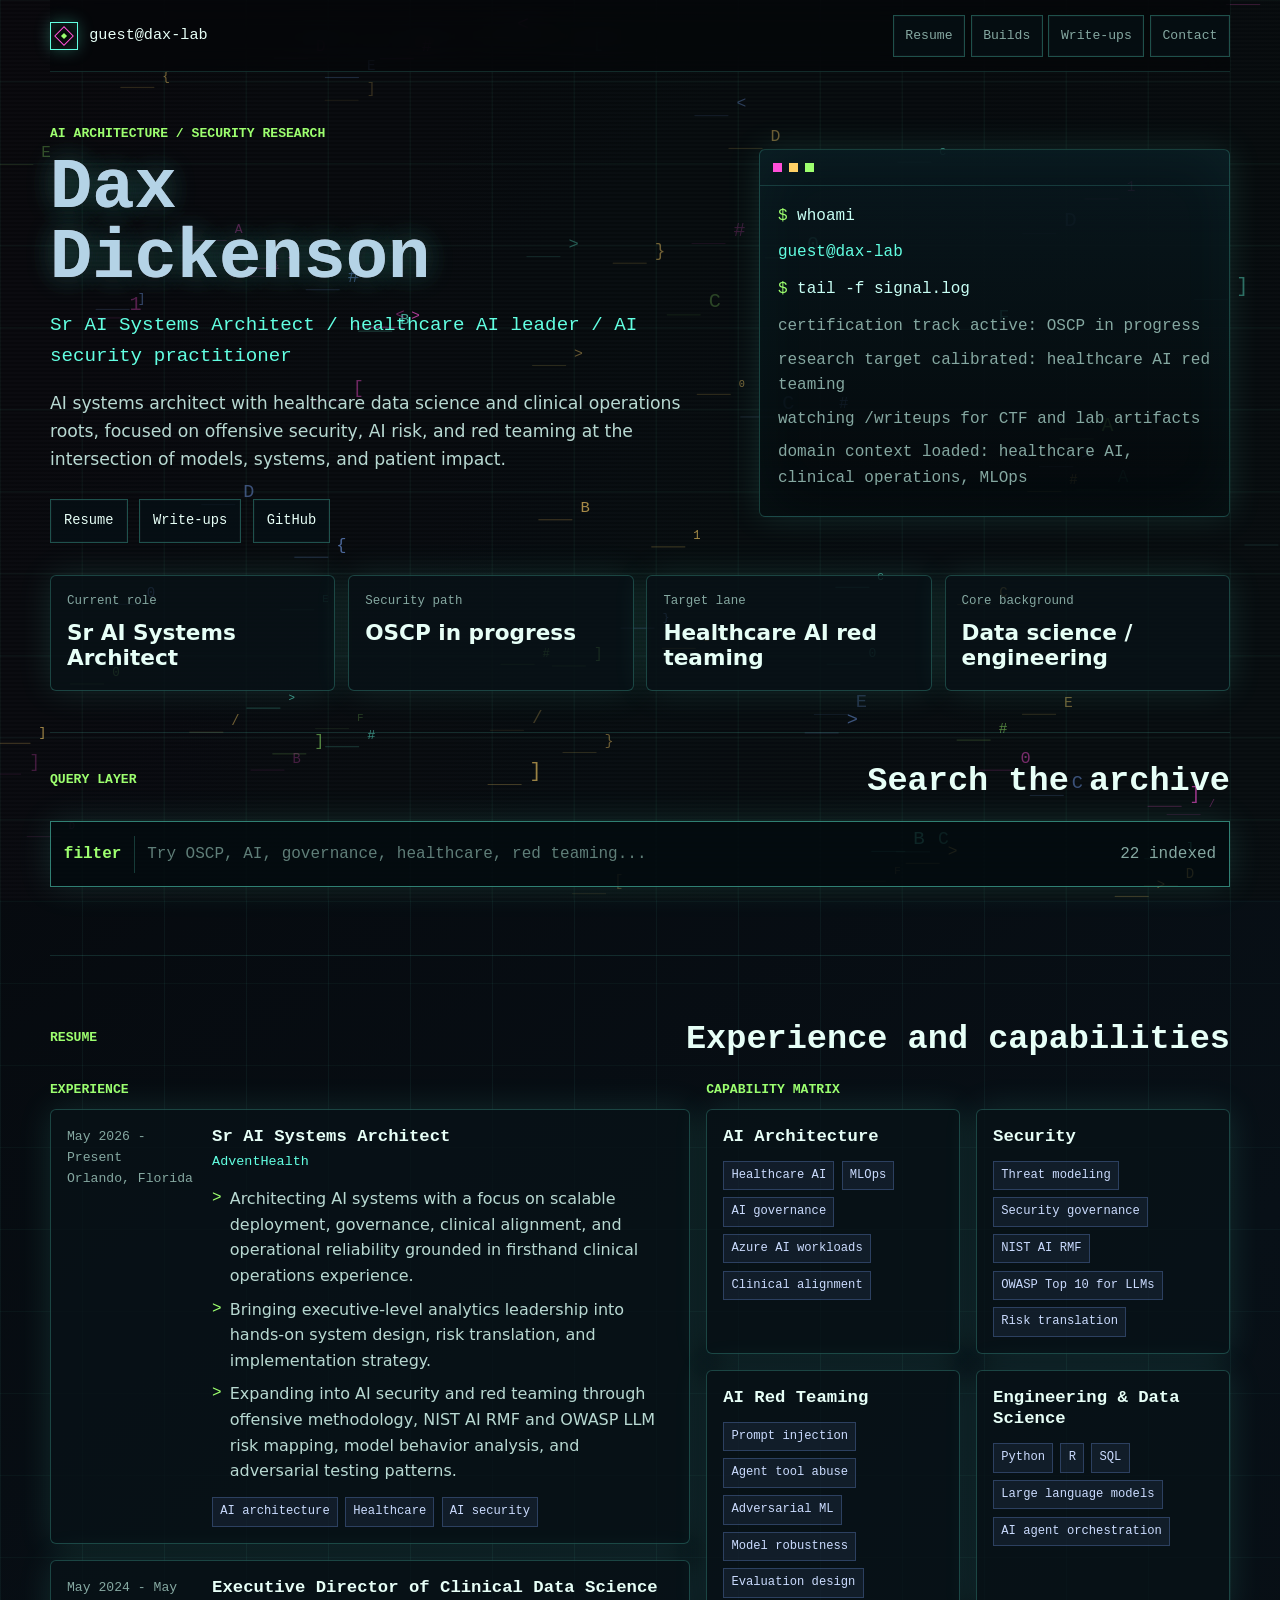
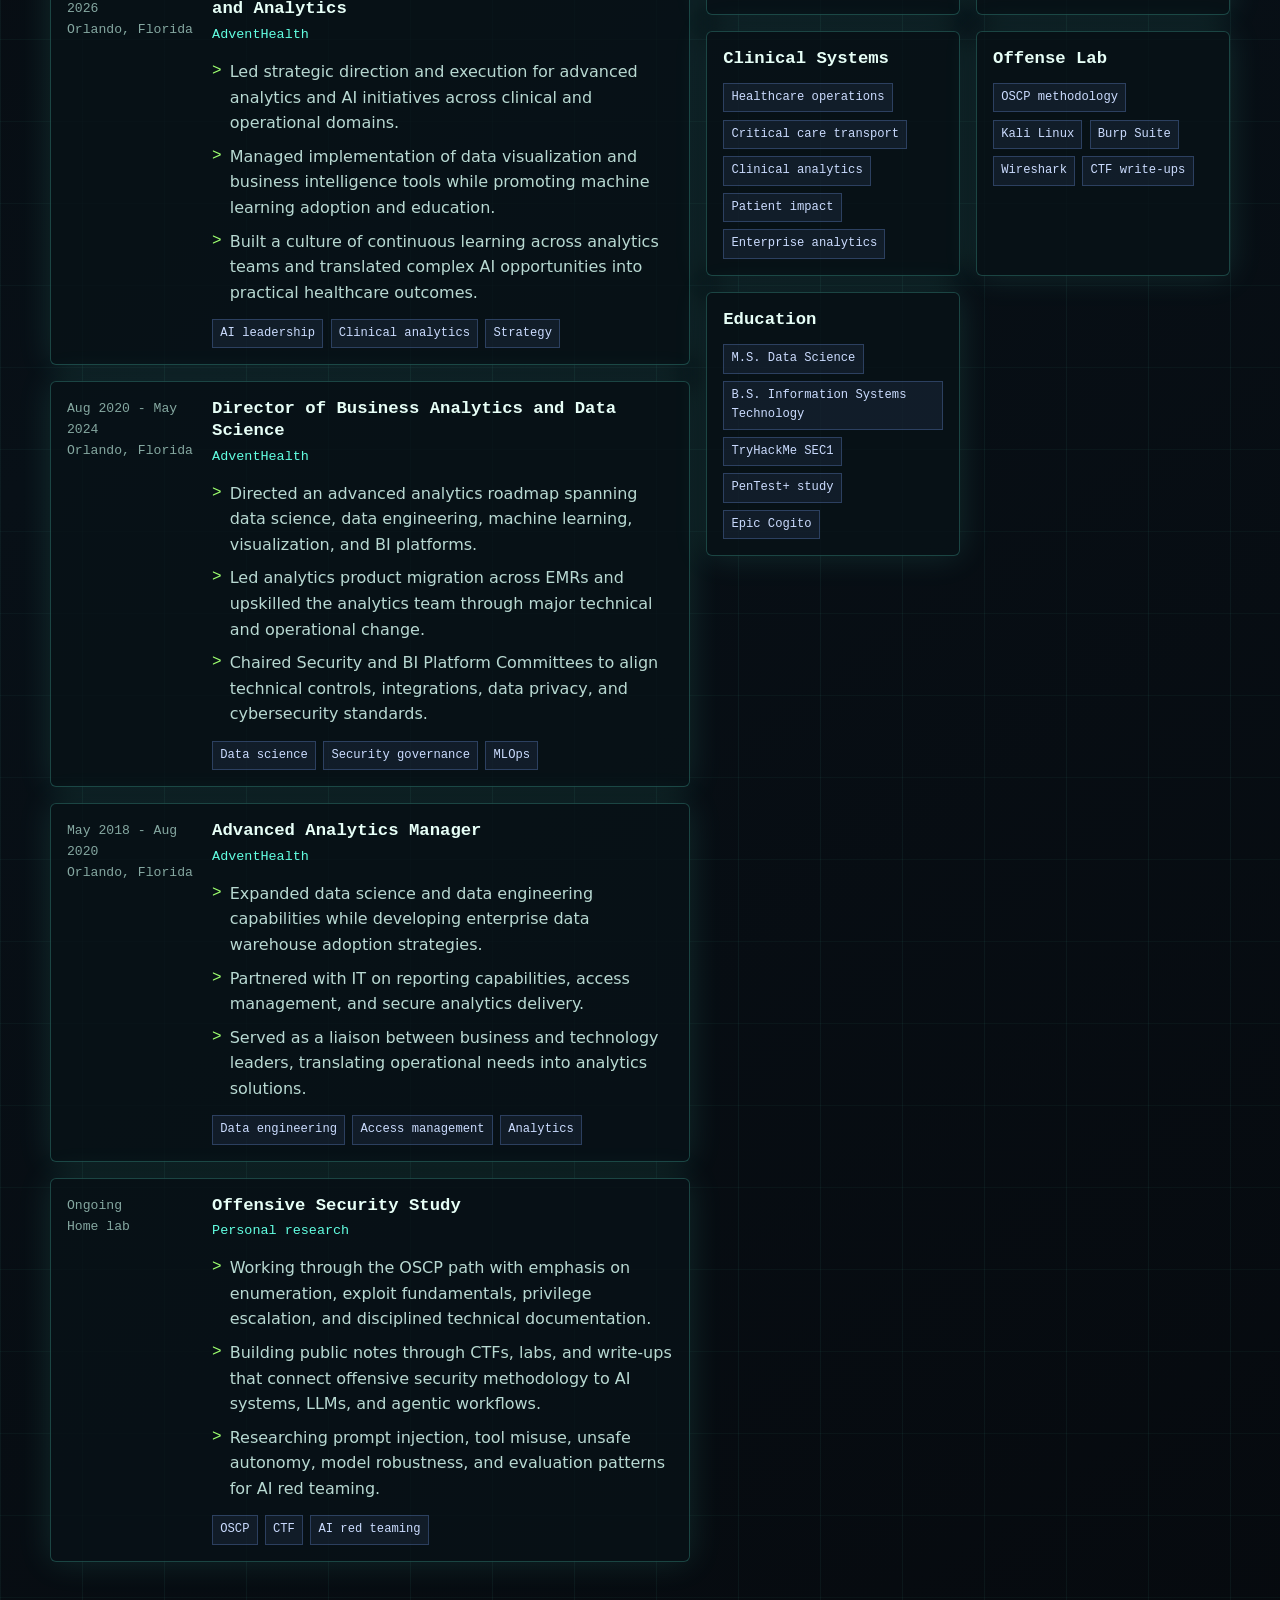
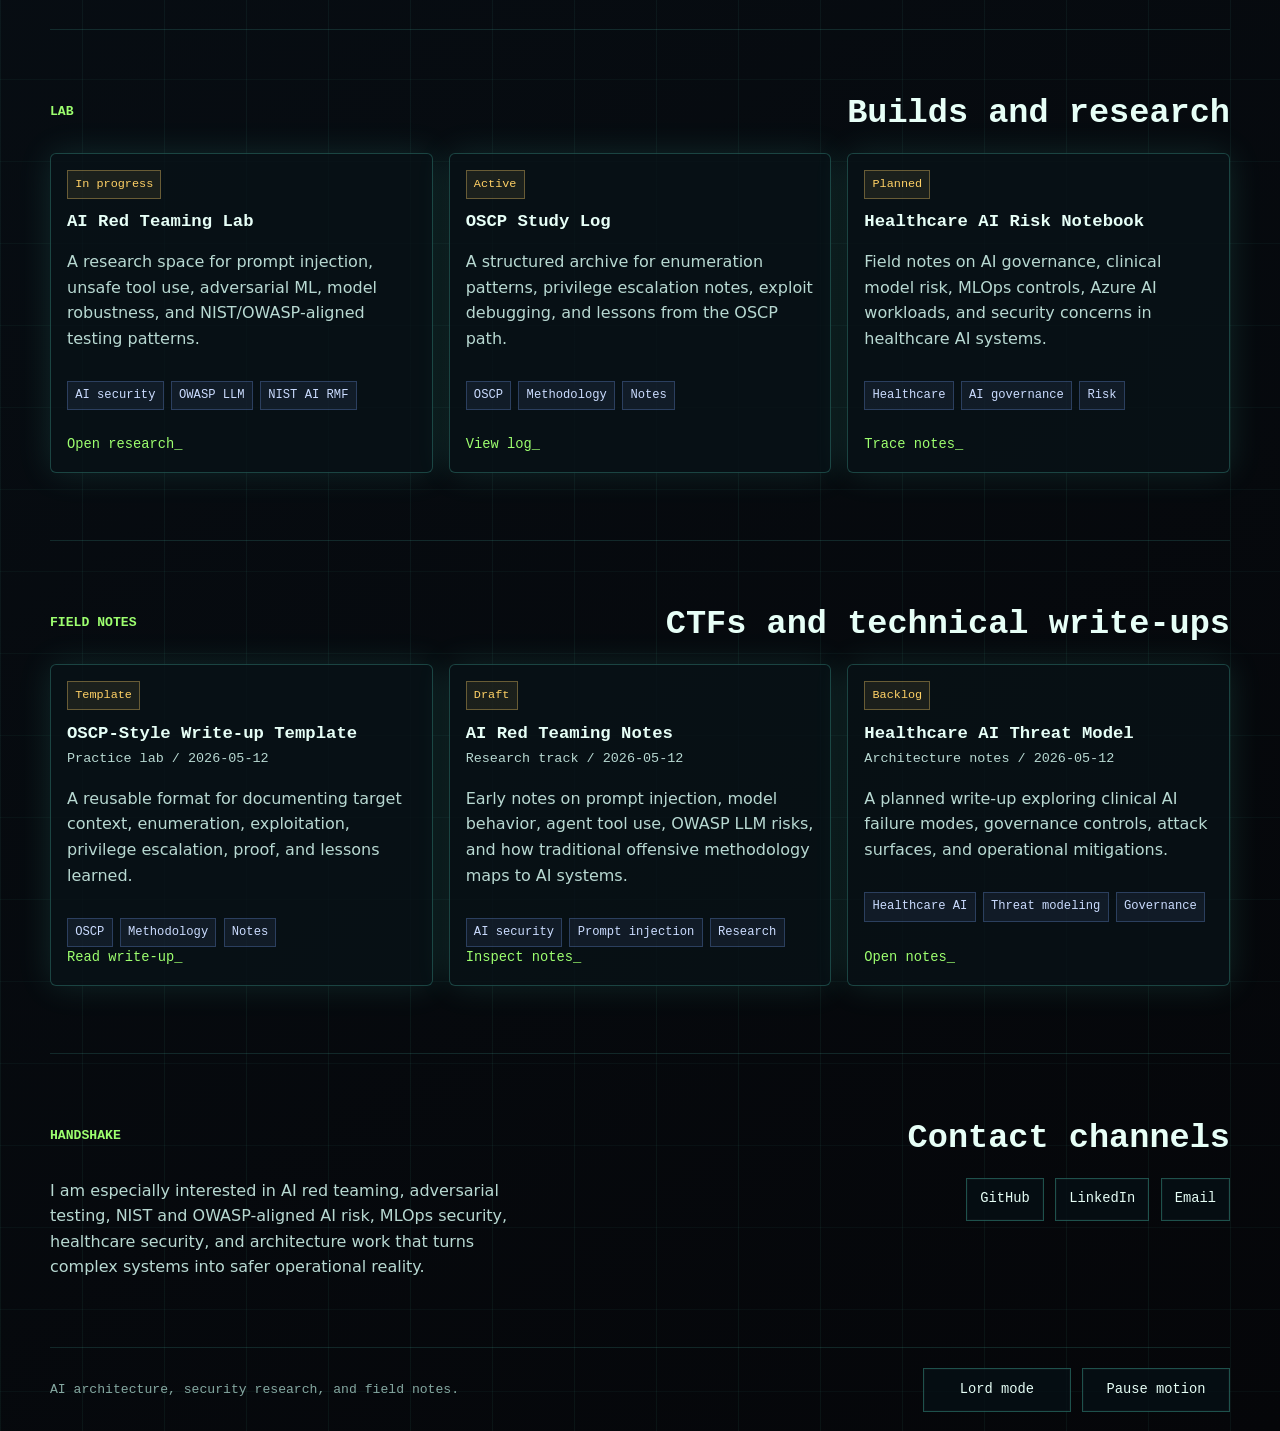
==== index.html @ 57f14edd "Add Lord and Monarch interface themes Add Lord and Monarch interface themes" ====
<!doctype html>
<html lang="en">
  <head>
    <meta charset="utf-8">
    <meta name="viewport" content="width=device-width, initial-scale=1">
    <meta
      name="description"
      content="A futuristic terminal-style portfolio for resume highlights, security builds, and CTF write-ups."
    >
    <meta name="theme-color" content="#050609">
    <title>Terminal Portfolio</title>
    <link rel="stylesheet" href="styles.css">
  </head>
  <body>
    <a class="skip-link" href="#main">Skip to content</a>
    <canvas id="signal-canvas" aria-hidden="true"></canvas>
    <div class="scanline" aria-hidden="true"></div>
    <div class="site-shell">
      <header class="topbar" aria-label="Primary">
        <a class="brand-mark" href="#home" aria-label="Home">
          <span class="brand-core" aria-hidden="true"></span>
          <span id="brand-name">operator</span>
        </a>
        <nav class="nav-links" aria-label="Sections">
          <a href="#resume">Resume</a>
          <a href="#builds">Builds</a>
          <a href="#writeups">Write-ups</a>
          <a href="#contact">Contact</a>
        </nav>
      </header>

      <main id="main">
        <section class="hero" id="home" aria-labelledby="hero-title">
          <div class="hero-grid">
            <div class="hero-copy">
              <p class="eyebrow" id="profile-kicker">Cyber portfolio</p>
              <h1 id="hero-title" class="glitch" data-text="Your Name">Your Name</h1>
              <p class="hero-role" id="profile-role">Security-focused builder</p>
              <p class="hero-summary" id="profile-summary">
                Resume highlights, security builds, and CTF field notes collected in one living terminal.
              </p>
              <div class="hero-actions" id="hero-actions" aria-label="Primary actions"></div>
            </div>

            <aside class="terminal-panel" aria-label="Live system status">
              <div class="terminal-chrome">
                <span></span>
                <span></span>
                <span></span>
              </div>
              <div class="terminal-output">
                <p><span class="prompt">$</span> whoami</p>
                <p id="terminal-whoami">security-builder</p>
                <p><span class="prompt">$</span> tail -f signal.log</p>
                <ul id="signal-log" aria-live="polite"></ul>
              </div>
            </aside>
          </div>

          <div class="signal-strip" id="signal-strip" aria-label="Profile signals"></div>
        </section>

        <section class="section-block command-section" aria-labelledby="command-title">
          <div class="section-heading">
            <p class="eyebrow">Query layer</p>
            <h2 id="command-title">Search the archive</h2>
          </div>
          <div class="command-bar" role="search">
            <label for="command-input">filter</label>
            <input
              id="command-input"
              type="search"
              autocomplete="off"
              placeholder="Try OSCP, AI, governance, healthcare, red teaming..."
            >
            <span id="query-count" aria-live="polite">0 indexed</span>
          </div>
        </section>

        <section class="section-block" id="resume" aria-labelledby="resume-title">
          <div class="section-heading">
            <p class="eyebrow">Resume</p>
            <h2 id="resume-title">Experience and capabilities</h2>
          </div>
          <div class="resume-layout">
            <div>
              <h3 class="subhead">Experience</h3>
              <div class="timeline" id="experience-list"></div>
            </div>
            <div>
              <h3 class="subhead">Capability matrix</h3>
              <div class="skill-grid" id="skill-grid"></div>
            </div>
          </div>
        </section>

        <section class="section-block" id="builds" aria-labelledby="builds-title">
          <div class="section-heading">
            <p class="eyebrow">Lab</p>
            <h2 id="builds-title">Builds and research</h2>
          </div>
          <div class="card-grid" id="project-grid"></div>
        </section>

        <section class="section-block" id="writeups" aria-labelledby="writeups-title">
          <div class="section-heading">
            <p class="eyebrow">Field notes</p>
            <h2 id="writeups-title">CTFs and technical write-ups</h2>
          </div>
          <div class="card-grid writeup-grid" id="writeup-grid"></div>
        </section>

        <section class="section-block" id="contact" aria-labelledby="contact-title">
          <div class="section-heading">
            <p class="eyebrow">Handshake</p>
            <h2 id="contact-title">Contact channels</h2>
          </div>
          <div class="contact-layout">
            <p id="contact-copy">
              Drop your preferred intro here, then wire in GitHub, LinkedIn, email, or any other signal you want public.
            </p>
            <div class="contact-links" id="contact-links"></div>
          </div>
        </section>
      </main>

      <footer class="site-footer">
        <span id="footer-line">Built for GitHub Pages.</span>
        <div class="footer-controls" aria-label="Display controls">
          <button class="ghost-control" type="button" id="theme-toggle" aria-pressed="false">Lord mode</button>
          <button class="ghost-control" type="button" id="motion-toggle" aria-pressed="false">Pause motion</button>
        </div>
      </footer>
    </div>

    <script src="content/site-data.js"></script>
    <script src="scripts/app.js"></script>
  </body>
</html>
---- styles.css ----
:root {
  color-scheme: dark;
  --bg: #050609;
  --bg-2: #071016;
  --panel: rgba(8, 19, 24, 0.78);
  --panel-strong: rgba(9, 28, 34, 0.94);
  --text: #e7fff7;
  --muted: #85a8a1;
  --cyan: #62ffe2;
  --green: #9dff6f;
  --pink: #ff4fd8;
  --amber: #ffd166;
  --blue: #7aa8ff;
  --line: rgba(98, 255, 226, 0.22);
  --line-strong: rgba(98, 255, 226, 0.48);
  --shadow: 0 0 34px rgba(98, 255, 226, 0.12);
  --page-background:
    linear-gradient(90deg, rgba(98, 255, 226, 0.05) 1px, transparent 1px),
    linear-gradient(0deg, rgba(98, 255, 226, 0.035) 1px, transparent 1px),
    linear-gradient(145deg, #050609 0%, #081017 38%, #050609 100%);
  --scanline-background:
    linear-gradient(180deg, rgba(255, 255, 255, 0.03) 50%, rgba(0, 0, 0, 0.08) 50%),
    linear-gradient(90deg, rgba(255, 79, 216, 0.04), rgba(98, 255, 226, 0.04), rgba(157, 255, 111, 0.025));
  --control-bg: rgba(6, 17, 22, 0.76);
  --control-border: rgba(98, 255, 226, 0.28);
  --grid-glow: rgba(98, 255, 226, 0.16);
  --canvas-wash: rgba(5, 6, 9, 0.52);
  --font-ui: "Inter", "Segoe UI", system-ui, sans-serif;
  --font-mono: "Cascadia Code", "SFMono-Regular", Consolas, "Liberation Mono", monospace;
}

* {
  box-sizing: border-box;
  letter-spacing: 0;
}

html {
  scroll-behavior: smooth;
}

body {
  min-width: 320px;
  margin: 0;
  background: var(--page-background);
  background-size: 82px 82px, 82px 82px, auto;
  color: var(--text);
  font-family: var(--font-ui);
  font-size: 16px;
  line-height: 1.6;
  overflow-x: hidden;
}


body.theme-lord {
  --bg: #070304;
  --bg-2: #170607;
  --panel: rgba(24, 5, 7, 0.8);
  --panel-strong: rgba(38, 6, 8, 0.95);
  --text: #fff0e8;
  --muted: #c79284;
  --cyan: #ff2a2a;
  --green: #ffb000;
  --pink: #ff003c;
  --amber: #ff6b00;
  --blue: #ff4b4b;
  --line: rgba(255, 42, 42, 0.28);
  --line-strong: rgba(255, 42, 42, 0.58);
  --shadow: 0 0 36px rgba(255, 0, 40, 0.16);
  --page-background:
    linear-gradient(90deg, rgba(255, 42, 42, 0.055) 1px, transparent 1px),
    linear-gradient(0deg, rgba(255, 176, 0, 0.032) 1px, transparent 1px),
    linear-gradient(145deg, #070304 0%, #160608 44%, #050102 100%);
  --scanline-background:
    linear-gradient(180deg, rgba(255, 255, 255, 0.028) 50%, rgba(0, 0, 0, 0.11) 50%),
    linear-gradient(90deg, rgba(255, 0, 60, 0.08), rgba(255, 42, 42, 0.055), rgba(255, 176, 0, 0.035));
  --control-bg: rgba(20, 4, 6, 0.82);
  --control-border: rgba(255, 42, 42, 0.38);
  --grid-glow: rgba(255, 0, 40, 0.2);
  --canvas-wash: rgba(7, 3, 4, 0.55);
}

body.theme-lord .topbar {
  background: rgba(7, 3, 4, 0.78);
  border-bottom-color: rgba(255, 42, 42, 0.2);
}

body.theme-lord .terminal-panel,
body.theme-lord .signal-card,
body.theme-lord .experience-card,
body.theme-lord .skill-card,
body.theme-lord .project-card,
body.theme-lord .writeup-card {
  background: linear-gradient(180deg, rgba(31, 5, 7, 0.86), rgba(8, 2, 3, 0.82));
}

body.theme-lord .terminal-panel {
  box-shadow: 0 0 38px rgba(255, 0, 40, 0.18), inset 0 0 70px rgba(255, 42, 42, 0.06);
}

body.theme-lord .command-bar {
  background: rgba(12, 2, 3, 0.86);
}

body.theme-lord .skill-card li,
body.theme-lord .tag-list li {
  border-color: rgba(255, 75, 75, 0.32);
  background: rgba(255, 42, 42, 0.09);
  color: #ffd0c8;
}

body.theme-lord .status-pill {
  border-color: rgba(255, 176, 0, 0.42);
  background: rgba(255, 176, 0, 0.1);
}

body.theme-lord::before,
body.theme-monarch::before {
  content: "";
  pointer-events: none;
  position: fixed;
  inset: 0;
  z-index: -2;
}

body.theme-lord::before {
  background:
    linear-gradient(135deg, transparent 0 47%, rgba(255, 42, 42, 0.1) 47% 48%, transparent 48%),
    linear-gradient(45deg, transparent 0 54%, rgba(255, 176, 0, 0.07) 54% 55%, transparent 55%);
  background-size: 220px 220px, 260px 260px;
  opacity: 0.55;
}

body.theme-lord .brand-core,
body.theme-lord .terminal-panel,
body.theme-lord .signal-card,
body.theme-lord .experience-card,
body.theme-lord .skill-card,
body.theme-lord .project-card,
body.theme-lord .writeup-card,
body.theme-lord .command-bar,
body.theme-lord .ghost-control,
body.theme-lord .nav-links a,
body.theme-lord .hero-actions a,
body.theme-lord .contact-links a {
  border-radius: 0;
  clip-path: polygon(0 0, calc(100% - 10px) 0, 100% 10px, 100% 100%, 10px 100%, 0 calc(100% - 10px));
}

body.theme-lord .terminal-output::before {
  content: "HUNTER-KILL VECTOR";
  display: block;
  margin-bottom: 0.9rem;
  color: var(--amber);
  font-family: var(--font-mono);
  font-size: 0.76rem;
  font-weight: 800;
}

body.theme-monarch {
  --bg: #050611;
  --bg-2: #0b1028;
  --panel: rgba(9, 13, 35, 0.82);
  --panel-strong: rgba(14, 19, 48, 0.95);
  --text: #f2f5ff;
  --muted: #9ba8d8;
  --cyan: #77d7ff;
  --green: #b38cff;
  --pink: #7d5cff;
  --amber: #d7f2ff;
  --blue: #3d7cff;
  --line: rgba(119, 215, 255, 0.3);
  --line-strong: rgba(179, 140, 255, 0.62);
  --shadow: 0 0 42px rgba(125, 92, 255, 0.2);
  --page-background:
    linear-gradient(90deg, rgba(119, 215, 255, 0.045) 1px, transparent 1px),
    linear-gradient(0deg, rgba(179, 140, 255, 0.038) 1px, transparent 1px),
    linear-gradient(145deg, #03040c 0%, #090e28 42%, #03040c 100%);
  --scanline-background:
    linear-gradient(180deg, rgba(255, 255, 255, 0.026) 50%, rgba(0, 0, 0, 0.08) 50%),
    linear-gradient(90deg, rgba(119, 215, 255, 0.055), rgba(125, 92, 255, 0.075), rgba(215, 242, 255, 0.025));
  --control-bg: rgba(8, 11, 29, 0.84);
  --control-border: rgba(179, 140, 255, 0.45);
  --grid-glow: rgba(119, 215, 255, 0.18);
  --canvas-wash: rgba(5, 6, 17, 0.58);
}

body.theme-monarch::before {
  background:
    linear-gradient(135deg, transparent 0 35%, rgba(119, 215, 255, 0.07) 35% 36%, transparent 36% 64%, rgba(179, 140, 255, 0.075) 64% 65%, transparent 65%),
    repeating-linear-gradient(90deg, transparent 0 68px, rgba(119, 215, 255, 0.035) 68px 69px, transparent 69px 136px);
  background-size: 180px 180px, 272px 100%;
  opacity: 0.78;
}

body.theme-monarch .topbar {
  background: rgba(3, 4, 12, 0.8);
  border-bottom-color: rgba(179, 140, 255, 0.28);
}

body.theme-monarch .terminal-panel,
body.theme-monarch .signal-card,
body.theme-monarch .experience-card,
body.theme-monarch .skill-card,
body.theme-monarch .project-card,
body.theme-monarch .writeup-card,
body.theme-monarch .command-bar {
  border-image: linear-gradient(135deg, rgba(119, 215, 255, 0.9), rgba(125, 92, 255, 0.75), rgba(215, 242, 255, 0.65)) 1;
  background:
    linear-gradient(180deg, rgba(12, 17, 45, 0.88), rgba(4, 6, 18, 0.84)),
    linear-gradient(135deg, rgba(119, 215, 255, 0.08), transparent 38%, rgba(125, 92, 255, 0.08));
  box-shadow: var(--shadow), inset 0 0 42px rgba(119, 215, 255, 0.055);
}

body.theme-monarch .terminal-panel::after,
body.theme-monarch .signal-card::after,
body.theme-monarch .experience-card::after,
body.theme-monarch .skill-card::after,
body.theme-monarch .project-card::after,
body.theme-monarch .writeup-card::after {
  content: "";
  position: absolute;
  inset: 8px;
  pointer-events: none;
  border: 1px solid rgba(215, 242, 255, 0.12);
  clip-path: polygon(0 0, 34px 0, 34px 1px, 1px 1px, 1px 34px, 0 34px, 0 0, 100% 0, 100% 34px, calc(100% - 1px) 34px, calc(100% - 1px) 1px, calc(100% - 34px) 1px, calc(100% - 34px) 0, 100% 0, 100% 100%, calc(100% - 34px) 100%, calc(100% - 34px) calc(100% - 1px), calc(100% - 1px) calc(100% - 1px), calc(100% - 1px) calc(100% - 34px), 100% calc(100% - 34px), 100% 100%, 0 100%, 0 calc(100% - 34px), 1px calc(100% - 34px), 1px calc(100% - 1px), 34px calc(100% - 1px), 34px 100%, 0 100%);
}

body.theme-monarch .terminal-output::before {
  content: "SYSTEM WINDOW // STATUS: AWAKENED";
  display: block;
  margin-bottom: 0.9rem;
  color: var(--amber);
  font-family: var(--font-mono);
  font-size: 0.76rem;
  font-weight: 800;
}

body.theme-monarch .glitch {
  text-shadow: 0 0 18px rgba(119, 215, 255, 0.36), 0 0 36px rgba(125, 92, 255, 0.22);
}

body.theme-monarch .status-pill,
body.theme-monarch .skill-card li,
body.theme-monarch .tag-list li {
  border-color: rgba(179, 140, 255, 0.42);
  background: rgba(125, 92, 255, 0.12);
  color: #e3ddff;
}
body.motion-paused *,
body.motion-paused *::before,
body.motion-paused *::after {
  animation-play-state: paused !important;
  transition-duration: 0.01ms !important;
}

a {
  color: inherit;
  text-decoration: none;
}

button,
input {
  font: inherit;
}

button {
  cursor: pointer;
}

::selection {
  background: rgba(255, 79, 216, 0.45);
  color: var(--text);
}

.skip-link {
  position: fixed;
  left: 1rem;
  top: 1rem;
  z-index: 30;
  padding: 0.6rem 0.8rem;
  background: var(--text);
  color: var(--bg);
  transform: translateY(-160%);
}

.skip-link:focus {
  transform: translateY(0);
}

#signal-canvas {
  position: fixed;
  inset: 0;
  z-index: -3;
  width: 100%;
  height: 100%;
}

.scanline {
  pointer-events: none;
  position: fixed;
  inset: 0;
  z-index: -1;
  background:
    var(--scanline-background);
  background-size: 100% 4px, 100% 100%;
  mix-blend-mode: screen;
  opacity: 0.38;
}

.site-shell {
  width: min(1180px, calc(100% - 32px));
  margin: 0 auto;
}

.topbar {
  position: sticky;
  top: 0;
  z-index: 20;
  display: flex;
  align-items: center;
  justify-content: space-between;
  gap: 1rem;
  min-height: 72px;
  padding: 0.85rem 0;
  background: rgba(5, 6, 9, 0.72);
  border-bottom: 1px solid rgba(98, 255, 226, 0.15);
  backdrop-filter: blur(18px);
}

.brand-mark {
  display: inline-flex;
  align-items: center;
  gap: 0.7rem;
  min-width: 0;
  color: var(--text);
  font-family: var(--font-mono);
  font-size: 0.95rem;
  text-transform: lowercase;
}

.brand-core {
  position: relative;
  width: 28px;
  height: 28px;
  border: 1px solid var(--cyan);
  box-shadow: 0 0 16px rgba(98, 255, 226, 0.28), inset 0 0 14px rgba(98, 255, 226, 0.14);
}

.brand-core::before,
.brand-core::after {
  content: "";
  position: absolute;
  inset: 6px;
  border: 1px solid var(--pink);
  transform: rotate(45deg);
}

.brand-core::after {
  inset: 11px;
  border-color: var(--green);
  background: var(--green);
  box-shadow: 0 0 18px rgba(157, 255, 111, 0.55);
}

.nav-links {
  display: flex;
  flex-wrap: wrap;
  justify-content: flex-end;
  gap: 0.35rem;
}

.nav-links a,
.hero-actions a,
.contact-links a,
.ghost-control {
  min-height: 42px;
  border: 1px solid var(--control-border);
  background: var(--control-bg);
  color: var(--text);
  box-shadow: inset 0 0 0 1px rgba(255, 255, 255, 0.025);
  transition: border-color 180ms ease, box-shadow 180ms ease, color 180ms ease, transform 180ms ease;
}

.nav-links a {
  display: inline-flex;
  align-items: center;
  padding: 0.55rem 0.72rem;
  font-family: var(--font-mono);
  font-size: 0.82rem;
  color: var(--muted);
}

.nav-links a:hover,
.nav-links a:focus-visible,
.hero-actions a:hover,
.hero-actions a:focus-visible,
.contact-links a:hover,
.contact-links a:focus-visible,
.ghost-control:hover,
.ghost-control:focus-visible {
  border-color: var(--cyan);
  color: var(--text);
  box-shadow: 0 0 22px var(--grid-glow);
  transform: translateY(-1px);
  outline: none;
}

.hero {
  min-height: 0;
  display: grid;
  align-content: center;
  gap: 2rem;
  padding: 3.2rem 0 2.6rem;
}

.hero-grid {
  display: grid;
  grid-template-columns: minmax(0, 1.18fr) minmax(330px, 0.82fr);
  gap: 2rem;
  align-items: center;
}

.hero-copy {
  max-width: 780px;
}

.eyebrow,
.subhead {
  margin: 0 0 0.55rem;
  color: var(--green);
  font-family: var(--font-mono);
  font-size: 0.82rem;
  font-weight: 700;
  text-transform: uppercase;
}

h1,
h2,
h3,
p {
  overflow-wrap: anywhere;
}

h1,
h2 {
  margin: 0;
  line-height: 1;
  font-family: var(--font-mono);
  font-weight: 800;
}

h1 {
  max-width: 10ch;
  color: var(--text);
  font-size: 4.4rem;
  text-shadow: 0 0 30px rgba(98, 255, 226, 0.18);
}

h2 {
  color: var(--text);
  font-size: 2.1rem;
}

.glitch {
  position: relative;
}

.glitch::before,
.glitch::after {
  content: attr(data-text);
  position: absolute;
  inset: 0;
  pointer-events: none;
  opacity: 0.42;
}

.glitch::before {
  color: var(--pink);
  animation: glitch-a 4.6s infinite steps(1);
}

.glitch::after {
  color: var(--cyan);
  animation: glitch-b 5.2s infinite steps(1);
}

.hero-role {
  margin: 1rem 0 0;
  color: var(--cyan);
  font-family: var(--font-mono);
  font-size: 1.2rem;
}

.hero-summary {
  max-width: 66ch;
  margin: 1.2rem 0 0;
  color: #b8d9d2;
  font-size: 1.08rem;
}

.hero-actions,
.contact-links {
  display: flex;
  flex-wrap: wrap;
  gap: 0.7rem;
  margin-top: 1.6rem;
}

.hero-actions a,
.contact-links a,
.ghost-control {
  display: inline-flex;
  align-items: center;
  justify-content: center;
  gap: 0.45rem;
  padding: 0.62rem 0.82rem;
  font-family: var(--font-mono);
  font-size: 0.86rem;
}

.terminal-panel {
  position: relative;
  overflow: hidden;
  border: 1px solid var(--line);
  background: linear-gradient(180deg, rgba(9, 24, 30, 0.92), rgba(4, 8, 11, 0.88));
  box-shadow: var(--shadow), inset 0 0 60px rgba(98, 255, 226, 0.045);
  border-radius: 6px;
}

.terminal-chrome {
  display: flex;
  gap: 0.42rem;
  min-height: 36px;
  align-items: center;
  padding: 0 0.8rem;
  border-bottom: 1px solid rgba(98, 255, 226, 0.16);
}

.terminal-chrome span {
  width: 9px;
  height: 9px;
  background: var(--muted);
}

.terminal-chrome span:nth-child(1) {
  background: var(--pink);
}

.terminal-chrome span:nth-child(2) {
  background: var(--amber);
}

.terminal-chrome span:nth-child(3) {
  background: var(--green);
}

.terminal-output {
  min-height: 330px;
  padding: 1.1rem;
  font-family: var(--font-mono);
  color: #c8fff5;
}

.terminal-output p {
  margin: 0 0 0.7rem;
}

.prompt {
  color: var(--green);
}

#terminal-whoami {
  color: var(--cyan);
}

#signal-log {
  display: grid;
  gap: 0.5rem;
  min-height: 145px;
  margin: 0;
  padding: 0;
  list-style: none;
}

#signal-log li {
  color: var(--muted);
  animation: line-in 420ms ease both;
}

.signal-strip {
  display: grid;
  grid-template-columns: repeat(4, minmax(0, 1fr));
  gap: 0.8rem;
}

.signal-card,
.experience-card,
.skill-card,
.project-card,
.writeup-card {
  position: relative;
  overflow: hidden;
  border: 1px solid var(--line);
  background: var(--panel);
  box-shadow: var(--shadow);
  border-radius: 6px;
}

.signal-card::before,
.experience-card::before,
.skill-card::before,
.project-card::before,
.writeup-card::before,
.terminal-panel::before {
  content: "";
  position: absolute;
  inset: 0;
  pointer-events: none;
  background: linear-gradient(120deg, transparent, rgba(98, 255, 226, 0.12), transparent);
  transform: translateX(-110%);
  animation: sweep 7s infinite;
}

.signal-card {
  min-height: 116px;
  padding: 1rem;
}

.signal-card span {
  display: block;
  color: var(--muted);
  font-family: var(--font-mono);
  font-size: 0.78rem;
}

.signal-card strong {
  display: block;
  margin-top: 0.6rem;
  color: var(--text);
  font-size: 1.35rem;
  line-height: 1.15;
}

.section-block {
  padding: 4.2rem 0;
  border-top: 1px solid rgba(98, 255, 226, 0.13);
}

.section-heading {
  display: flex;
  justify-content: space-between;
  gap: 1.5rem;
  align-items: end;
  margin-bottom: 1.4rem;
}

.command-section {
  padding-top: 2rem;
}

.command-bar {
  display: grid;
  grid-template-columns: auto minmax(0, 1fr) auto;
  align-items: center;
  gap: 0.8rem;
  min-height: 66px;
  padding: 0.8rem;
  border: 1px solid var(--line-strong);
  background: rgba(3, 11, 15, 0.82);
  box-shadow: var(--shadow);
  font-family: var(--font-mono);
}

.command-bar label {
  color: var(--green);
  font-weight: 700;
}

.command-bar input {
  width: 100%;
  min-width: 0;
  border: 0;
  border-left: 1px solid rgba(98, 255, 226, 0.2);
  background: transparent;
  color: var(--text);
  outline: none;
  padding: 0.35rem 0.75rem;
}

.command-bar input::placeholder {
  color: #5f7e78;
}

#query-count {
  color: var(--muted);
  white-space: nowrap;
}

.resume-layout {
  display: grid;
  grid-template-columns: minmax(0, 1.1fr) minmax(280px, 0.9fr);
  gap: 1rem;
  align-items: start;
}

.timeline,
.skill-grid,
.card-grid {
  display: grid;
  gap: 1rem;
}

.timeline {
  position: relative;
}

.experience-card,
.skill-card,
.project-card,
.writeup-card {
  padding: 1rem;
}

.experience-card {
  display: grid;
  grid-template-columns: minmax(120px, 0.28fr) minmax(0, 1fr);
  gap: 1rem;
}

.meta {
  color: var(--muted);
  font-family: var(--font-mono);
  font-size: 0.82rem;
}

.card-title {
  margin: 0;
  color: var(--text);
  font-family: var(--font-mono);
  font-size: 1.08rem;
  line-height: 1.25;
}

.card-kicker {
  margin: 0.25rem 0 0;
  color: var(--cyan);
  font-family: var(--font-mono);
  font-size: 0.84rem;
}

.bullet-list {
  display: grid;
  gap: 0.5rem;
  margin: 0.85rem 0 0;
  padding: 0;
  list-style: none;
}

.bullet-list li {
  position: relative;
  padding-left: 1.1rem;
  color: #b8d9d2;
}

.bullet-list li::before {
  content: ">";
  position: absolute;
  left: 0;
  color: var(--green);
  font-family: var(--font-mono);
}

.skill-grid {
  grid-template-columns: repeat(2, minmax(0, 1fr));
}

.skill-card ul,
.tag-list {
  display: flex;
  flex-wrap: wrap;
  gap: 0.45rem;
  margin: 0.85rem 0 0;
  padding: 0;
  list-style: none;
}

.skill-card li,
.tag-list li {
  border: 1px solid rgba(122, 168, 255, 0.26);
  background: rgba(122, 168, 255, 0.08);
  color: #cbdcff;
  padding: 0.25rem 0.45rem;
  font-family: var(--font-mono);
  font-size: 0.76rem;
}

.card-grid {
  grid-template-columns: repeat(3, minmax(0, 1fr));
}

.project-card,
.writeup-card {
  display: flex;
  flex-direction: column;
  min-height: 320px;
}

.project-card p,
.writeup-card p {
  color: #b8d9d2;
}

.card-link {
  display: inline-flex;
  align-items: center;
  margin-top: auto;
  color: var(--green);
  font-family: var(--font-mono);
  font-size: 0.86rem;
}

.card-link::after {
  content: "_";
  animation: blink 1s steps(1) infinite;
}

.status-pill {
  align-self: flex-start;
  margin-bottom: 0.8rem;
  border: 1px solid rgba(255, 209, 102, 0.34);
  color: var(--amber);
  background: rgba(255, 209, 102, 0.08);
  padding: 0.24rem 0.45rem;
  font-family: var(--font-mono);
  font-size: 0.74rem;
}

.contact-layout {
  display: grid;
  grid-template-columns: minmax(0, 0.8fr) minmax(260px, 1.2fr);
  gap: 1rem;
  align-items: start;
}

.contact-layout p {
  max-width: 56ch;
  margin: 0;
  color: #b8d9d2;
}

.contact-links {
  justify-content: flex-end;
  margin-top: 0;
}

.site-footer {
  display: flex;
  justify-content: space-between;
  gap: 1rem;
  align-items: center;
  min-height: 84px;
  border-top: 1px solid rgba(98, 255, 226, 0.13);
  color: var(--muted);
  font-family: var(--font-mono);
  font-size: 0.82rem;
}

.footer-controls {
  display: flex;
  flex-wrap: wrap;
  gap: 0.7rem;
  justify-content: flex-end;
}

.ghost-control {
  min-width: 148px;
}

[data-hidden="true"] {
  display: none !important;
}

.reveal {
  opacity: 0;
  transform: translateY(16px);
  transition: opacity 500ms ease, transform 500ms ease;
}

.reveal.is-visible {
  opacity: 1;
  transform: translateY(0);
}

@keyframes sweep {
  0%,
  66% {
    transform: translateX(-110%);
  }
  82%,
  100% {
    transform: translateX(110%);
  }
}

@keyframes blink {
  50% {
    opacity: 0;
  }
}

@keyframes line-in {
  from {
    opacity: 0;
    transform: translateX(-8px);
  }
  to {
    opacity: 1;
    transform: translateX(0);
  }
}

@keyframes glitch-a {
  0%,
  90%,
  100% {
    clip-path: inset(0 0 0 0);
    transform: translate(0);
  }
  92% {
    clip-path: inset(12% 0 58% 0);
    transform: translate(-2px, 1px);
  }
  94% {
    clip-path: inset(62% 0 14% 0);
    transform: translate(2px, -1px);
  }
}

@keyframes glitch-b {
  0%,
  88%,
  100% {
    clip-path: inset(0 0 0 0);
    transform: translate(0);
  }
  90% {
    clip-path: inset(42% 0 34% 0);
    transform: translate(2px, 0);
  }
  93% {
    clip-path: inset(4% 0 72% 0);
    transform: translate(-2px, 1px);
  }
}

@media (max-width: 980px) {
  .hero-grid,
  .resume-layout,
  .contact-layout {
    grid-template-columns: 1fr;
  }

  .terminal-panel {
    max-width: 680px;
  }

  .signal-strip,
  .card-grid {
    grid-template-columns: repeat(2, minmax(0, 1fr));
  }

  .contact-links {
    justify-content: flex-start;
  }
}

@media (max-width: 720px) {
  .site-shell {
    width: min(100% - 22px, 1180px);
  }

  .topbar {
    position: static;
    align-items: flex-start;
    flex-direction: column;
  }

  .nav-links {
    justify-content: flex-start;
  }

  .hero {
    min-height: auto;
    gap: 1.1rem;
    padding-top: 1.7rem;
    padding-bottom: 1.6rem;
  }

  .hero-grid {
    gap: 1rem;
  }

  .terminal-panel {
    display: none;
  }

  h1 {
    max-width: 9ch;
    font-size: 3rem;
  }

  h2 {
    font-size: 1.65rem;
  }

  .skill-grid,
  .card-grid {
    grid-template-columns: 1fr;
  }

  .signal-strip {
    grid-template-columns: repeat(2, minmax(0, 1fr));
    gap: 0.65rem;
  }

  .signal-card {
    min-height: 92px;
    padding: 0.78rem;
  }

  .signal-card strong {
    font-size: 1.05rem;
  }

  .experience-card {
    grid-template-columns: 1fr;
  }

  .command-bar {
    grid-template-columns: 1fr;
  }

  .command-bar input {
    border-left: 0;
    border-top: 1px solid rgba(98, 255, 226, 0.2);
    padding-left: 0;
  }

  .section-heading,
  .site-footer {
    align-items: flex-start;
    flex-direction: column;
  }
}

@media (prefers-reduced-motion: reduce) {
  *,
  *::before,
  *::after {
    animation-duration: 0.01ms !important;
    animation-iteration-count: 1 !important;
    scroll-behavior: auto !important;
    transition-duration: 0.01ms !important;
  }
}

@media print {
  body {
    background: #fff;
    color: #111;
  }

  #signal-canvas,
  .scanline,
  .topbar,
  .command-section,
  .site-footer,
  .hero-actions,
  .contact-links {
    display: none;
  }

  .site-shell {
    width: 100%;
  }

  .hero,
  .section-block {
    min-height: auto;
    padding: 1rem 0;
    border-color: #ddd;
  }

  .terminal-panel,
  .signal-card,
  .experience-card,
  .skill-card,
  .project-card,
  .writeup-card {
    border-color: #ddd;
    background: #fff;
    box-shadow: none;
  }
}
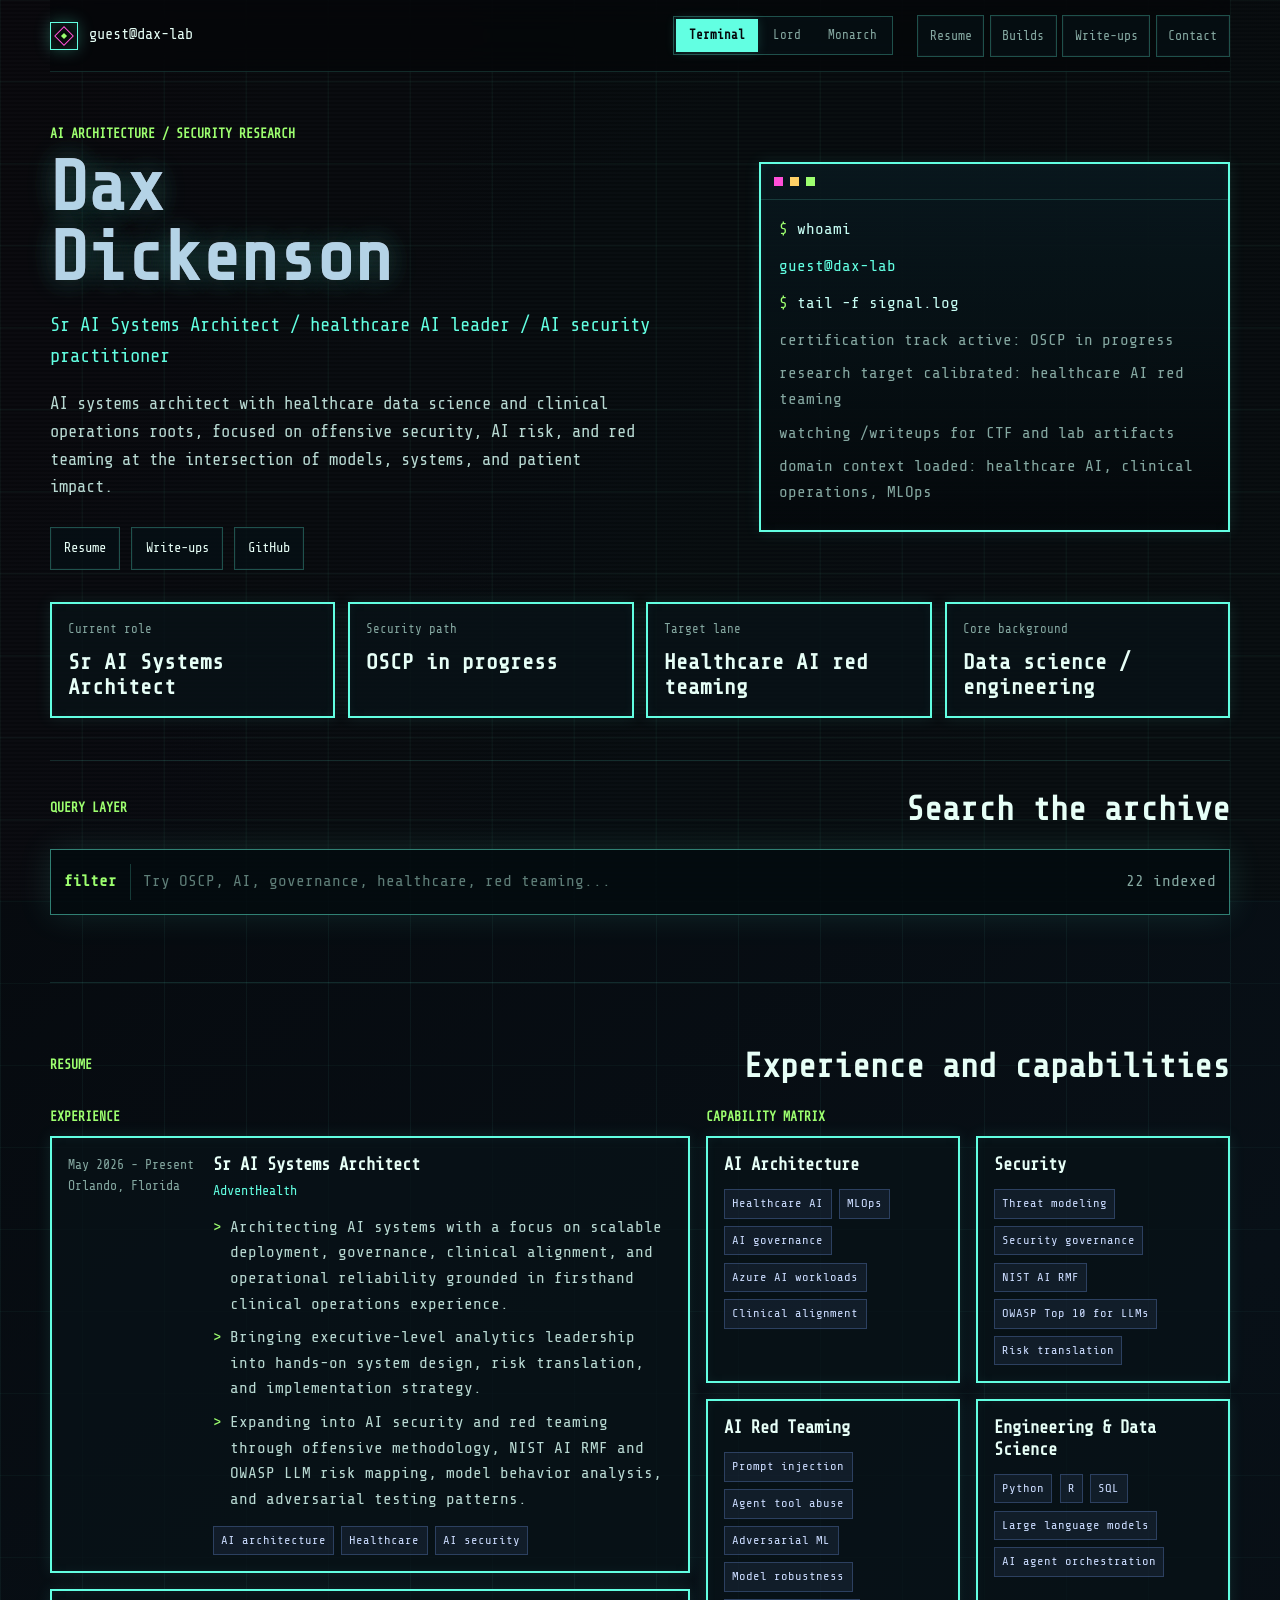
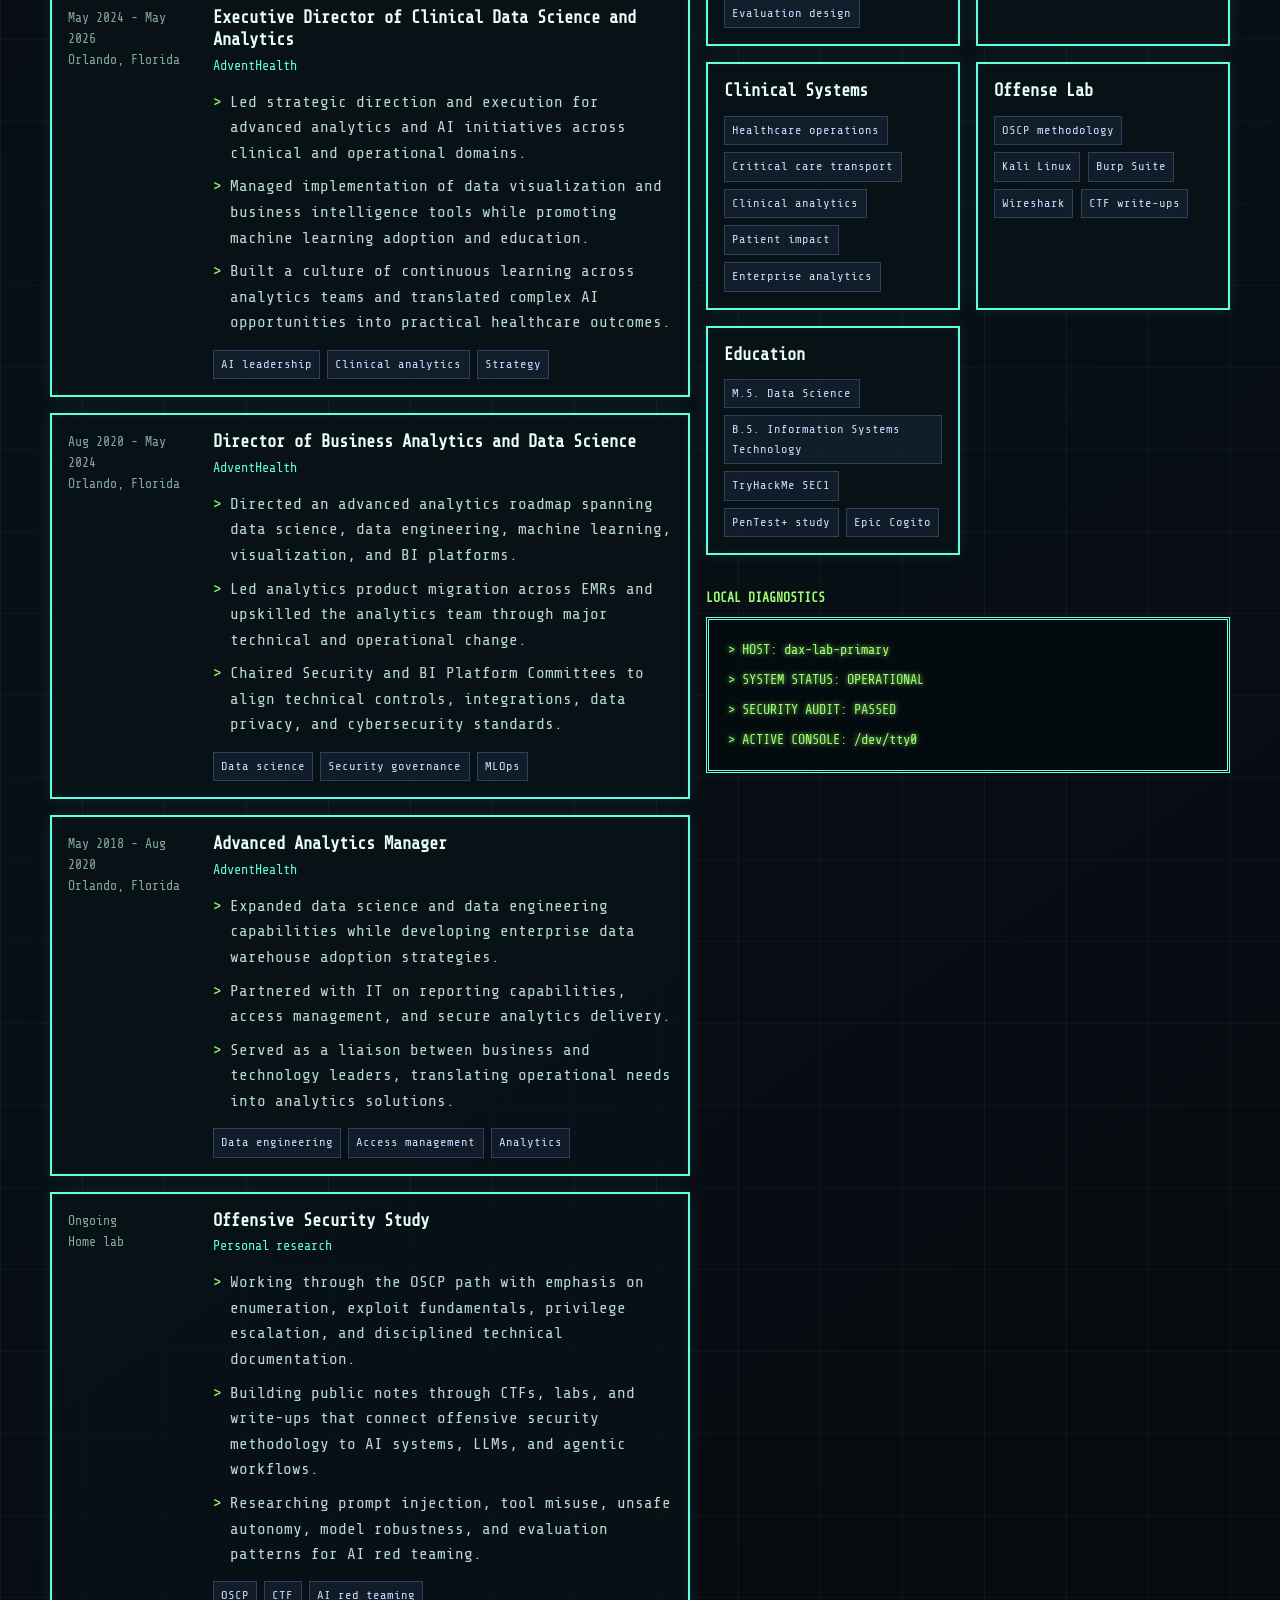
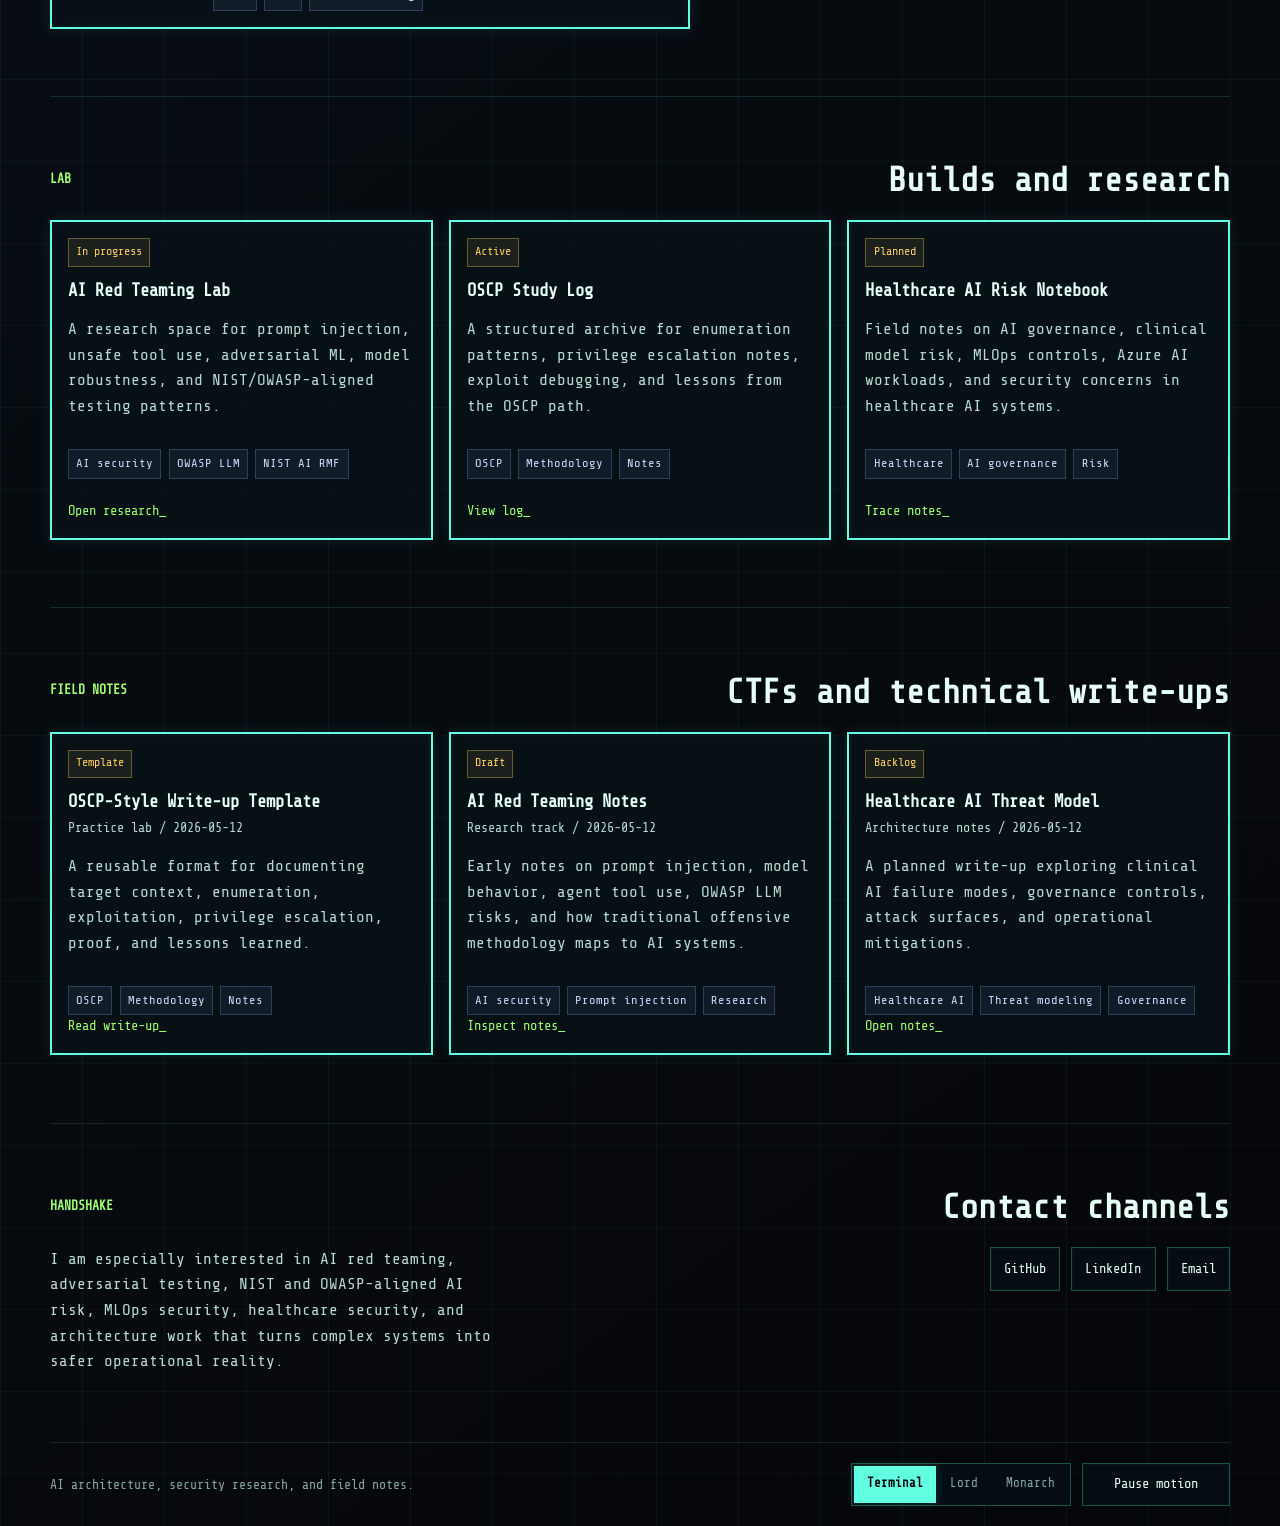
==== commit e8e41cf2: "Overhaul portfolio themes into fully differentiated visual modes (Terminal, Lord, Monarch) with cust" ====
--- a/index.html
+++ b/index.html
@@ -21,12 +21,20 @@
           <span class="brand-core" aria-hidden="true"></span>
           <span id="brand-name">operator</span>
         </a>
-        <nav class="nav-links" aria-label="Sections">
-          <a href="#resume">Resume</a>
-          <a href="#builds">Builds</a>
-          <a href="#writeups">Write-ups</a>
-          <a href="#contact">Contact</a>
-        </nav>
+        <div class="topbar-controls">
+          <!-- Segmented HUD Selector -->
+          <div class="theme-selector-hud" role="group" aria-label="Aesthetic selector">
+            <button class="hud-btn" type="button" id="theme-btn-terminal" data-theme="terminal" aria-label="Set Terminal theme">Terminal</button>
+            <button class="hud-btn" type="button" id="theme-btn-lord" data-theme="lord" aria-label="Set Lord theme">Lord</button>
+            <button class="hud-btn" type="button" id="theme-btn-monarch" data-theme="monarch" aria-label="Set Monarch theme">Monarch</button>
+          </div>
+          <nav class="nav-links" aria-label="Sections">
+            <a href="#resume">Resume</a>
+            <a href="#builds">Builds</a>
+            <a href="#writeups">Write-ups</a>
+            <a href="#contact">Contact</a>
+          </nav>
+        </div>
       </header>
 
       <main id="main">
@@ -90,6 +98,79 @@
             <div>
               <h3 class="subhead">Capability matrix</h3>
               <div class="skill-grid" id="skill-grid"></div>
+
+              <!-- Monarch Mode System Status Display -->
+              <div class="monarch-stats-panel" aria-label="Monarch Hunter Stats">
+                <h3 class="subhead">Hunter Status Panel</h3>
+                <div class="stats-window">
+                  <div class="stats-header">
+                    <span class="stats-title">CLASS: AI RED TEAM OPERATOR</span>
+                    <span class="stats-level">LV. 99</span>
+                  </div>
+                  <div class="stats-bar-group">
+                    <div class="stat-row">
+                      <span class="stat-label">OFFENSIVE STRENGTH</span>
+                      <div class="stat-bar-container"><div class="stat-bar" style="width: 95%"></div></div>
+                      <span class="stat-val">95/100</span>
+                    </div>
+                    <div class="stat-row">
+                      <span class="stat-label">GOVERNANCE & RISK</span>
+                      <div class="stat-bar-container"><div class="stat-bar" style="width: 88%"></div></div>
+                      <span class="stat-val">88/100</span>
+                    </div>
+                    <div class="stat-row">
+                      <span class="stat-label">HEALTHCARE SYSTEMS</span>
+                      <div class="stat-bar-container"><div class="stat-bar" style="width: 92%"></div></div>
+                      <span class="stat-val">92/100</span>
+                    </div>
+                    <div class="stat-row">
+                      <span class="stat-label">ADVERSARIAL MANA</span>
+                      <div class="stat-bar-container"><div class="stat-bar" style="width: 90%"></div></div>
+                      <span class="stat-val">90/100</span>
+                    </div>
+                  </div>
+                </div>
+              </div>
+
+              <!-- Lord Mode Dark Telemetry Display -->
+              <div class="lord-telemetry-panel" aria-label="Imperial Directive Telemetry">
+                <h3 class="subhead">Dark Force Telemetry</h3>
+                <div class="telemetry-window">
+                  <div class="telemetry-header">
+                    <span class="telemetry-title">SECTOR: OFFENSIVE SYSTEMS</span>
+                    <span class="telemetry-status">ACTIVE</span>
+                  </div>
+                  <div class="telemetry-grid">
+                    <div class="telemetry-item">
+                      <span class="tel-label">OBJECTIVE</span>
+                      <span class="tel-value">AI SYSTEM DOMINANCE</span>
+                    </div>
+                    <div class="telemetry-item">
+                      <span class="tel-label">RED TEAM CAPABILITY</span>
+                      <span class="tel-value">MAXIMUM FORCE</span>
+                    </div>
+                    <div class="telemetry-item">
+                      <span class="tel-label">THREAT LEVEL</span>
+                      <span class="tel-value glow-red">CRITICAL</span>
+                    </div>
+                    <div class="telemetry-item">
+                      <span class="tel-label">SYSTEM SYNC</span>
+                      <span class="tel-value">98.4% STABLE</span>
+                    </div>
+                  </div>
+                </div>
+              </div>
+
+              <!-- Terminal Mode Diagnostics -->
+              <div class="terminal-diag-panel" aria-label="System Diagnostics">
+                <h3 class="subhead">Local Diagnostics</h3>
+                <div class="diag-window">
+                  <div class="diag-line">> HOST: dax-lab-primary</div>
+                  <div class="diag-line">> SYSTEM STATUS: OPERATIONAL</div>
+                  <div class="diag-line">> SECURITY AUDIT: PASSED</div>
+                  <div class="diag-line">> ACTIVE CONSOLE: /dev/tty0</div>
+                </div>
+              </div>
             </div>
           </div>
         </section>
@@ -127,7 +208,11 @@
       <footer class="site-footer">
         <span id="footer-line">Built for GitHub Pages.</span>
         <div class="footer-controls" aria-label="Display controls">
-          <button class="ghost-control" type="button" id="theme-toggle" aria-pressed="false">Lord mode</button>
+          <div class="theme-selector-hud footer-hud" role="group" aria-label="Aesthetic selector">
+            <button class="hud-btn" type="button" id="footer-btn-terminal" data-theme="terminal">Terminal</button>
+            <button class="hud-btn" type="button" id="footer-btn-lord" data-theme="lord">Lord</button>
+            <button class="hud-btn" type="button" id="footer-btn-monarch" data-theme="monarch">Monarch</button>
+          </div>
           <button class="ghost-control" type="button" id="motion-toggle" aria-pressed="false">Pause motion</button>
         </div>
       </footer>
--- a/styles.css
+++ b/styles.css
@@ -1,3 +1,5 @@
+@import url('https://fonts.googleapis.com/css2?family=Cinzel+Decorative:wght@700&family=Cinzel:wght@500;800&family=Space+Grotesk:wght@400;700&family=Share+Tech+Mono&family=Oxanium:wght@500;700;800&family=Inter:wght@400;600;800&display=swap');
+
 :root {
   color-scheme: dark;
   --bg: #050609;
@@ -25,8 +27,8 @@
   --control-border: rgba(98, 255, 226, 0.28);
   --grid-glow: rgba(98, 255, 226, 0.16);
   --canvas-wash: rgba(5, 6, 9, 0.52);
-  --font-ui: "Inter", "Segoe UI", system-ui, sans-serif;
-  --font-mono: "Cascadia Code", "SFMono-Regular", Consolas, "Liberation Mono", monospace;
+  --font-ui: "Share Tech Mono", "Cascadia Code", "SFMono-Regular", monospace;
+  --font-mono: "Share Tech Mono", "Cascadia Code", "SFMono-Regular", monospace;
 }
 
 * {
@@ -54,34 +56,50 @@
 body.theme-lord {
   --bg: #070304;
   --bg-2: #170607;
-  --panel: rgba(24, 5, 7, 0.8);
-  --panel-strong: rgba(38, 6, 8, 0.95);
-  --text: #fff0e8;
-  --muted: #c79284;
-  --cyan: #ff2a2a;
-  --green: #ffb000;
-  --pink: #ff003c;
-  --amber: #ff6b00;
-  --blue: #ff4b4b;
-  --line: rgba(255, 42, 42, 0.28);
-  --line-strong: rgba(255, 42, 42, 0.58);
-  --shadow: 0 0 36px rgba(255, 0, 40, 0.16);
+  --panel: rgba(18, 4, 6, 0.88);
+  --panel-strong: rgba(28, 5, 8, 0.96);
+  --text: #fff2eb;
+  --muted: #cca196;
+  --cyan: #ff1e1e;
+  --green: #ffaa00;
+  --pink: #ff0044;
+  --amber: #ff6200;
+  --blue: #ff3c3c;
+  --line: rgba(255, 30, 30, 0.35);
+  --line-strong: rgba(255, 30, 30, 0.7);
+  --shadow: 0 0 38px rgba(255, 0, 68, 0.22);
   --page-background:
-    linear-gradient(90deg, rgba(255, 42, 42, 0.055) 1px, transparent 1px),
-    linear-gradient(0deg, rgba(255, 176, 0, 0.032) 1px, transparent 1px),
-    linear-gradient(145deg, #070304 0%, #160608 44%, #050102 100%);
+    linear-gradient(90deg, rgba(255, 30, 30, 0.06) 1px, transparent 1px),
+    linear-gradient(0deg, rgba(255, 170, 0, 0.04) 1px, transparent 1px),
+    linear-gradient(145deg, #070304 0%, #1c0608 44%, #040102 100%);
   --scanline-background:
-    linear-gradient(180deg, rgba(255, 255, 255, 0.028) 50%, rgba(0, 0, 0, 0.11) 50%),
-    linear-gradient(90deg, rgba(255, 0, 60, 0.08), rgba(255, 42, 42, 0.055), rgba(255, 176, 0, 0.035));
-  --control-bg: rgba(20, 4, 6, 0.82);
-  --control-border: rgba(255, 42, 42, 0.38);
-  --grid-glow: rgba(255, 0, 40, 0.2);
-  --canvas-wash: rgba(7, 3, 4, 0.55);
+    linear-gradient(180deg, rgba(255, 255, 255, 0.03) 50%, rgba(0, 0, 0, 0.14) 50%),
+    linear-gradient(90deg, rgba(255, 0, 68, 0.09), rgba(255, 30, 30, 0.06), rgba(255, 170, 0, 0.04));
+  --control-bg: rgba(24, 4, 6, 0.85);
+  --control-border: rgba(255, 30, 30, 0.45);
+  --grid-glow: rgba(255, 0, 68, 0.24);
+  --canvas-wash: rgba(7, 3, 4, 0.58);
+  --font-ui: "Cinzel", "Georgia", serif;
+  --font-mono: "Cinzel", "Georgia", serif;
+}
+
+body.theme-lord h1,
+body.theme-lord h2,
+body.theme-lord h3,
+body.theme-lord h4,
+body.theme-lord .brand-mark,
+body.theme-lord .eyebrow,
+body.theme-lord .subhead,
+body.theme-lord .prompt {
+  font-family: "Cinzel Decorative", "Cinzel", serif;
+  font-weight: 800;
+  letter-spacing: 0.08em;
+  text-transform: uppercase;
 }
 
 body.theme-lord .topbar {
-  background: rgba(7, 3, 4, 0.78);
-  border-bottom-color: rgba(255, 42, 42, 0.2);
+  background: rgba(7, 3, 4, 0.82);
+  border-bottom-color: rgba(255, 30, 30, 0.35);
 }
 
 body.theme-lord .terminal-panel,
@@ -90,27 +108,31 @@
 body.theme-lord .skill-card,
 body.theme-lord .project-card,
 body.theme-lord .writeup-card {
-  background: linear-gradient(180deg, rgba(31, 5, 7, 0.86), rgba(8, 2, 3, 0.82));
+  background: linear-gradient(180deg, rgba(26, 4, 6, 0.9), rgba(8, 2, 3, 0.95));
+  border: 1px solid rgba(255, 30, 30, 0.42);
+  box-shadow: 0 0 25px rgba(255, 0, 68, 0.16), inset 0 0 30px rgba(255, 30, 30, 0.06);
 }
 
 body.theme-lord .terminal-panel {
-  box-shadow: 0 0 38px rgba(255, 0, 40, 0.18), inset 0 0 70px rgba(255, 42, 42, 0.06);
+  box-shadow: 0 0 45px rgba(255, 0, 68, 0.26), inset 0 0 80px rgba(255, 30, 30, 0.08);
 }
 
 body.theme-lord .command-bar {
-  background: rgba(12, 2, 3, 0.86);
+  background: rgba(14, 2, 3, 0.9);
+  border-color: rgba(255, 30, 30, 0.5);
 }
 
 body.theme-lord .skill-card li,
 body.theme-lord .tag-list li {
-  border-color: rgba(255, 75, 75, 0.32);
-  background: rgba(255, 42, 42, 0.09);
-  color: #ffd0c8;
+  border-color: rgba(255, 60, 60, 0.45);
+  background: rgba(255, 30, 30, 0.12);
+  color: #ffd8d2;
 }
 
 body.theme-lord .status-pill {
-  border-color: rgba(255, 176, 0, 0.42);
-  background: rgba(255, 176, 0, 0.1);
+  border-color: rgba(255, 170, 0, 0.5);
+  background: rgba(255, 170, 0, 0.15);
+  color: var(--amber);
 }
 
 body.theme-lord::before,
@@ -124,10 +146,10 @@
 
 body.theme-lord::before {
   background:
-    linear-gradient(135deg, transparent 0 47%, rgba(255, 42, 42, 0.1) 47% 48%, transparent 48%),
-    linear-gradient(45deg, transparent 0 54%, rgba(255, 176, 0, 0.07) 54% 55%, transparent 55%);
+    linear-gradient(135deg, transparent 0 47%, rgba(255, 30, 30, 0.12) 47% 48%, transparent 48%),
+    linear-gradient(45deg, transparent 0 54%, rgba(255, 170, 0, 0.09) 54% 55%, transparent 55%);
   background-size: 220px 220px, 260px 260px;
-  opacity: 0.55;
+  opacity: 0.65;
 }
 
 body.theme-lord .brand-core,
@@ -143,58 +165,81 @@
 body.theme-lord .hero-actions a,
 body.theme-lord .contact-links a {
   border-radius: 0;
-  clip-path: polygon(0 0, calc(100% - 10px) 0, 100% 10px, 100% 100%, 10px 100%, 0 calc(100% - 10px));
+  clip-path: polygon(0 0, calc(100% - 15px) 0, 100% 15px, 100% 100%, 15px 100%, 0 calc(100% - 15px));
 }
 
 body.theme-lord .terminal-output::before {
-  content: "HUNTER-KILL VECTOR";
+  content: "HUNTER-KILL VECTOR ACTIVE // THREAT DETECTED";
   display: block;
   margin-bottom: 0.9rem;
   color: var(--amber);
   font-family: var(--font-mono);
   font-size: 0.76rem;
   font-weight: 800;
+  letter-spacing: 0.05em;
+  text-shadow: 0 0 8px rgba(255, 98, 0, 0.5);
 }
 
 body.theme-monarch {
-  --bg: #050611;
-  --bg-2: #0b1028;
-  --panel: rgba(9, 13, 35, 0.82);
-  --panel-strong: rgba(14, 19, 48, 0.95);
-  --text: #f2f5ff;
-  --muted: #9ba8d8;
-  --cyan: #77d7ff;
-  --green: #b38cff;
-  --pink: #7d5cff;
-  --amber: #d7f2ff;
-  --blue: #3d7cff;
-  --line: rgba(119, 215, 255, 0.3);
-  --line-strong: rgba(179, 140, 255, 0.62);
-  --shadow: 0 0 42px rgba(125, 92, 255, 0.2);
+  --bg: #03040c;
+  --bg-2: #070a22;
+  --panel: rgba(10, 15, 42, 0.85);
+  --panel-strong: rgba(15, 20, 56, 0.96);
+  --text: #f0f4ff;
+  --muted: #96a5d6;
+  --cyan: #52cfff;
+  --green: #aa77ff;
+  --pink: #6f4eff;
+  --amber: #cbeeff;
+  --blue: #2d6eff;
+  --line: rgba(82, 207, 255, 0.35);
+  --line-strong: rgba(170, 119, 255, 0.7);
+  --shadow: 0 0 45px rgba(111, 78, 255, 0.25);
   --page-background:
-    linear-gradient(90deg, rgba(119, 215, 255, 0.045) 1px, transparent 1px),
-    linear-gradient(0deg, rgba(179, 140, 255, 0.038) 1px, transparent 1px),
-    linear-gradient(145deg, #03040c 0%, #090e28 42%, #03040c 100%);
+    linear-gradient(90deg, rgba(82, 207, 255, 0.05) 1px, transparent 1px),
+    linear-gradient(0deg, rgba(170, 119, 255, 0.04) 1px, transparent 1px),
+    linear-gradient(145deg, #03040c 0%, #070d2b 42%, #03040c 100%);
   --scanline-background:
-    linear-gradient(180deg, rgba(255, 255, 255, 0.026) 50%, rgba(0, 0, 0, 0.08) 50%),
-    linear-gradient(90deg, rgba(119, 215, 255, 0.055), rgba(125, 92, 255, 0.075), rgba(215, 242, 255, 0.025));
-  --control-bg: rgba(8, 11, 29, 0.84);
-  --control-border: rgba(179, 140, 255, 0.45);
-  --grid-glow: rgba(119, 215, 255, 0.18);
-  --canvas-wash: rgba(5, 6, 17, 0.58);
+    linear-gradient(180deg, rgba(255, 255, 255, 0.025) 50%, rgba(0, 0, 0, 0.1) 50%),
+    linear-gradient(90deg, rgba(82, 207, 255, 0.06), rgba(111, 78, 255, 0.08), rgba(203, 238, 238, 0.025));
+  --control-bg: rgba(6, 10, 32, 0.86);
+  --control-border: rgba(170, 119, 255, 0.5);
+  --grid-glow: rgba(82, 207, 255, 0.2);
+  --canvas-wash: rgba(3, 4, 12, 0.6);
+  --font-ui: "Space Grotesk", "Segoe UI", sans-serif;
+  --font-mono: "Oxanium", "Space Grotesk", sans-serif;
+}
+
+body.theme-monarch h1,
+body.theme-monarch h2,
+body.theme-monarch h3,
+body.theme-monarch h4,
+body.theme-monarch .brand-mark,
+body.theme-monarch .eyebrow,
+body.theme-monarch .subhead,
+body.theme-monarch .prompt {
+  font-family: "Oxanium", sans-serif;
+  font-weight: 800;
+  letter-spacing: 0.06em;
+  text-transform: uppercase;
 }
 
 body.theme-monarch::before {
   background:
-    linear-gradient(135deg, transparent 0 35%, rgba(119, 215, 255, 0.07) 35% 36%, transparent 36% 64%, rgba(179, 140, 255, 0.075) 64% 65%, transparent 65%),
-    repeating-linear-gradient(90deg, transparent 0 68px, rgba(119, 215, 255, 0.035) 68px 69px, transparent 69px 136px);
-  background-size: 180px 180px, 272px 100%;
-  opacity: 0.78;
+    linear-gradient(180deg, rgba(82, 207, 255, 0.15) 0 2px, transparent 2px 100%),
+    linear-gradient(90deg, transparent 0 22%, rgba(82, 207, 255, 0.09) 22% 22.4%, transparent 22.4% 61%, rgba(170, 119, 255, 0.07) 61% 61.25%, transparent 61.25%),
+    radial-gradient(ellipse at 50% 18%, rgba(82, 207, 255, 0.15), transparent 42%);
+  background-size: 100% 88px, 100% 100%, 100% 100%;
+  opacity: 0.9;
 }
 
 body.theme-monarch .topbar {
-  background: rgba(3, 4, 12, 0.8);
-  border-bottom-color: rgba(179, 140, 255, 0.28);
+  background:
+    linear-gradient(90deg, rgba(82, 207, 255, 0.2), rgba(6, 10, 32, 0.88) 22%, rgba(6, 10, 32, 0.88) 78%, rgba(170, 119, 255, 0.16)),
+    rgba(3, 4, 12, 0.86);
+  border-top: 2px solid rgba(130, 222, 255, 0.9);
+  border-bottom-color: rgba(82, 207, 255, 0.5);
+  box-shadow: 0 0 35px rgba(82, 207, 255, 0.2);
 }
 
 body.theme-monarch .terminal-panel,
@@ -204,11 +249,12 @@
 body.theme-monarch .project-card,
 body.theme-monarch .writeup-card,
 body.theme-monarch .command-bar {
-  border-image: linear-gradient(135deg, rgba(119, 215, 255, 0.9), rgba(125, 92, 255, 0.75), rgba(215, 242, 255, 0.65)) 1;
+  border-color: rgba(130, 222, 255, 0.7);
+  border-image: linear-gradient(180deg, rgba(130, 222, 255, 0.95), rgba(70, 110, 255, 0.6), rgba(170, 119, 255, 0.75)) 1;
   background:
-    linear-gradient(180deg, rgba(12, 17, 45, 0.88), rgba(4, 6, 18, 0.84)),
-    linear-gradient(135deg, rgba(119, 215, 255, 0.08), transparent 38%, rgba(125, 92, 255, 0.08));
-  box-shadow: var(--shadow), inset 0 0 42px rgba(119, 215, 255, 0.055);
+    linear-gradient(180deg, rgba(14, 23, 56, 0.92), rgba(4, 6, 18, 0.9)),
+    linear-gradient(90deg, rgba(82, 207, 255, 0.12), transparent 24%, transparent 76%, rgba(170, 119, 255, 0.1));
+  box-shadow: 0 0 32px rgba(111, 78, 255, 0.16), inset 0 0 50px rgba(82, 207, 255, 0.08);
 }
 
 body.theme-monarch .terminal-panel::after,
@@ -221,30 +267,59 @@
   position: absolute;
   inset: 8px;
   pointer-events: none;
-  border: 1px solid rgba(215, 242, 255, 0.12);
+  border: 1px solid rgba(203, 238, 255, 0.15);
   clip-path: polygon(0 0, 34px 0, 34px 1px, 1px 1px, 1px 34px, 0 34px, 0 0, 100% 0, 100% 34px, calc(100% - 1px) 34px, calc(100% - 1px) 1px, calc(100% - 34px) 1px, calc(100% - 34px) 0, 100% 0, 100% 100%, calc(100% - 34px) 100%, calc(100% - 34px) calc(100% - 1px), calc(100% - 1px) calc(100% - 1px), calc(100% - 1px) calc(100% - 34px), 100% calc(100% - 34px), 100% 100%, 0 100%, 0 calc(100% - 34px), 1px calc(100% - 34px), 1px calc(100% - 1px), 34px calc(100% - 1px), 34px 100%, 0 100%);
 }
 
+body.theme-monarch .terminal-panel::before,
+body.theme-monarch .signal-card::before,
+body.theme-monarch .experience-card::before,
+body.theme-monarch .skill-card::before,
+body.theme-monarch .project-card::before,
+body.theme-monarch .writeup-card::before {
+  inset: 0 0 auto;
+  height: 8px;
+  background: linear-gradient(90deg, rgba(130, 222, 255, 0.95), rgba(70, 110, 255, 0.65), rgba(170, 119, 255, 0.8));
+  opacity: 0.95;
+  transform: none;
+  animation: none;
+}
+
+body.theme-monarch .terminal-chrome {
+  min-height: 42px;
+  background: linear-gradient(90deg, rgba(130, 222, 255, 0.9), rgba(70, 110, 255, 0.4), rgba(8, 12, 34, 0.8));
+  border-bottom-color: rgba(130, 222, 255, 0.75);
+}
+
+body.theme-monarch .terminal-chrome span {
+  width: 28px;
+  height: 3px;
+  background: rgba(240, 248, 255, 0.9);
+  box-shadow: 0 0 15px rgba(130, 222, 255, 0.85);
+}
+
 body.theme-monarch .terminal-output::before {
-  content: "SYSTEM WINDOW // STATUS: AWAKENED";
+  content: "SYSTEM WINDOW // SHADOW GATE ESTABLISHED // LEVEL: 99";
   display: block;
   margin-bottom: 0.9rem;
   color: var(--amber);
   font-family: var(--font-mono);
   font-size: 0.76rem;
   font-weight: 800;
+  letter-spacing: 0.05em;
+  text-shadow: 0 0 10px rgba(82, 207, 255, 0.7);
 }
 
 body.theme-monarch .glitch {
-  text-shadow: 0 0 18px rgba(119, 215, 255, 0.36), 0 0 36px rgba(125, 92, 255, 0.22);
+  text-shadow: 0 0 18px rgba(82, 207, 255, 0.42), 0 0 36px rgba(170, 119, 255, 0.28);
 }
 
 body.theme-monarch .status-pill,
 body.theme-monarch .skill-card li,
 body.theme-monarch .tag-list li {
-  border-color: rgba(179, 140, 255, 0.42);
-  background: rgba(125, 92, 255, 0.12);
-  color: #e3ddff;
+  border-color: rgba(170, 119, 255, 0.5);
+  background: rgba(170, 119, 255, 0.15);
+  color: #e5e0ff;
 }
 body.motion-paused *,
 body.motion-paused *::before,
@@ -362,6 +437,302 @@
   box-shadow: 0 0 18px rgba(157, 255, 111, 0.55);
 }
 
+.topbar-controls {
+  display: flex;
+  align-items: center;
+  gap: 1.5rem;
+}
+
+.theme-selector-hud {
+  display: inline-flex;
+  border: 1px solid var(--control-border);
+  background: var(--control-bg);
+  padding: 2px;
+  gap: 2px;
+  box-shadow: inset 0 0 8px rgba(255, 255, 255, 0.015);
+  transition: all 180ms ease;
+}
+
+.hud-btn {
+  border: 0;
+  background: transparent;
+  color: var(--muted);
+  font-family: var(--font-mono);
+  font-size: 0.78rem;
+  padding: 0.4rem 0.8rem;
+  transition: all 180ms ease;
+  cursor: pointer;
+  white-space: nowrap;
+}
+
+.hud-btn:hover {
+  color: var(--text);
+  background: rgba(255, 255, 255, 0.05);
+}
+
+.hud-btn.active {
+  color: var(--bg);
+  background: var(--cyan);
+  font-weight: 700;
+  box-shadow: 0 0 12px var(--grid-glow);
+}
+
+/* Theme specific overrides for HUD */
+body.theme-lord .theme-selector-hud {
+  border-radius: 0;
+  clip-path: polygon(0 0, calc(100% - 6px) 0, 100% 6px, 100% 100%, 6px 100%, 0 calc(100% - 6px));
+}
+
+body.theme-lord .hud-btn {
+  font-family: "Cinzel", "Georgia", serif;
+  text-transform: uppercase;
+  font-size: 0.72rem;
+  letter-spacing: 0.05em;
+}
+
+body.theme-lord .hud-btn.active {
+  background: var(--cyan);
+  color: #fff;
+  box-shadow: 0 0 15px rgba(255, 0, 40, 0.4);
+}
+
+body.theme-monarch .theme-selector-hud {
+  border: 1px solid rgba(170, 119, 255, 0.45);
+  box-shadow: 0 0 12px rgba(111, 78, 255, 0.15);
+}
+
+body.theme-monarch .hud-btn {
+  font-family: "Oxanium", sans-serif;
+  font-size: 0.74rem;
+}
+
+body.theme-monarch .hud-btn.active {
+  background: linear-gradient(135deg, var(--cyan), var(--green));
+  color: var(--bg);
+  box-shadow: 0 0 15px rgba(82, 207, 255, 0.4);
+}
+
+/* Stats Panel & Telemetry & Diag Styling */
+.monarch-stats-panel,
+.lord-telemetry-panel,
+.terminal-diag-panel {
+  display: none;
+  margin-top: 2rem;
+  font-family: var(--font-mono);
+}
+
+body.theme-monarch .monarch-stats-panel {
+  display: block;
+  animation: line-in 500ms ease both;
+}
+
+body.theme-lord .lord-telemetry-panel {
+  display: block;
+  animation: line-in 500ms ease both;
+}
+
+body:not(.theme-lord):not(.theme-monarch) .terminal-diag-panel {
+  display: block;
+  animation: line-in 500ms ease both;
+}
+
+.stats-window {
+  border: 1px solid var(--control-border);
+  background: linear-gradient(135deg, rgba(10, 15, 42, 0.85), rgba(4, 6, 18, 0.9));
+  padding: 1.2rem;
+  box-shadow: 0 0 25px rgba(111, 78, 255, 0.2);
+  position: relative;
+}
+
+.stats-window::after {
+  content: "";
+  position: absolute;
+  inset: 5px;
+  pointer-events: none;
+  border: 1px solid rgba(203, 238, 255, 0.15);
+  clip-path: polygon(0 0, 20px 0, 20px 1px, 1px 1px, 1px 20px, 0 20px, 0 0, 100% 0, 100% 20px, calc(100% - 1px) 20px, calc(100% - 1px) 1px, calc(100% - 20px) 1px, calc(100% - 20px) 0, 100% 0, 100% 100%, calc(100% - 20px) 100%, calc(100% - 20px) calc(100% - 1px), calc(100% - 1px) calc(100% - 1px), calc(100% - 1px) calc(100% - 20px), 100% calc(100% - 20px), 100% 100%, 0 100%, 0 calc(100% - 20px), 1px calc(100% - 20px), 1px calc(100% - 1px), 20px calc(100% - 1px), 20px 100%, 0 100%);
+}
+
+.stats-header {
+  display: flex;
+  justify-content: space-between;
+  align-items: center;
+  border-bottom: 2px solid var(--line-strong);
+  padding-bottom: 0.6rem;
+  margin-bottom: 1rem;
+}
+
+.stats-title {
+  font-weight: 800;
+  color: var(--cyan);
+  font-size: 0.85rem;
+}
+
+.stats-level {
+  font-weight: 800;
+  color: var(--green);
+  font-size: 1.2rem;
+  text-shadow: 0 0 10px rgba(170, 119, 255, 0.6);
+}
+
+.stats-bar-group {
+  display: grid;
+  gap: 0.85rem;
+}
+
+.stat-row {
+  display: grid;
+  grid-template-columns: 125px 1fr 60px;
+  align-items: center;
+  gap: 1rem;
+  font-size: 0.8rem;
+}
+
+.stat-label {
+  color: var(--muted);
+  font-weight: bold;
+}
+
+.stat-bar-container {
+  height: 8px;
+  background: rgba(255, 255, 255, 0.08);
+  border: 1px solid rgba(170, 119, 255, 0.3);
+  overflow: hidden;
+}
+
+.stat-bar {
+  height: 100%;
+  background: linear-gradient(90deg, var(--blue), var(--green));
+  box-shadow: 0 0 8px var(--green);
+}
+
+.stat-val {
+  color: var(--text);
+  text-align: right;
+  font-weight: bold;
+}
+
+.telemetry-window {
+  border: 1px solid var(--cyan);
+  background: linear-gradient(180deg, rgba(26, 4, 6, 0.9), rgba(8, 2, 3, 0.95));
+  padding: 1.2rem;
+  box-shadow: 0 0 25px rgba(255, 0, 68, 0.18);
+  clip-path: polygon(0 0, calc(100% - 15px) 0, 100% 15px, 100% 100%, 15px 100%, 0 calc(100% - 15px));
+}
+
+.telemetry-header {
+  display: flex;
+  justify-content: space-between;
+  align-items: center;
+  border-bottom: 2px solid var(--line-strong);
+  padding-bottom: 0.6rem;
+  margin-bottom: 1rem;
+}
+
+.telemetry-title {
+  font-weight: 800;
+  color: var(--cyan);
+  font-size: 0.85rem;
+  letter-spacing: 0.05em;
+}
+
+.telemetry-status {
+  font-weight: 800;
+  color: var(--green);
+  font-size: 0.95rem;
+  text-shadow: 0 0 10px rgba(255, 170, 0, 0.6);
+}
+
+.telemetry-grid {
+  display: grid;
+  grid-template-columns: repeat(2, minmax(0, 1fr));
+  gap: 1rem;
+}
+
+.telemetry-item {
+  display: flex;
+  flex-direction: column;
+  gap: 0.25rem;
+}
+
+.tel-label {
+  color: var(--muted);
+  font-size: 0.72rem;
+  font-weight: bold;
+  letter-spacing: 0.05em;
+  text-transform: uppercase;
+}
+
+.tel-value {
+  color: var(--text);
+  font-size: 0.88rem;
+  font-weight: bold;
+}
+
+.tel-value.glow-red {
+  color: var(--cyan);
+  text-shadow: 0 0 8px var(--cyan);
+}
+
+.diag-window {
+  border: 3px double var(--cyan);
+  background: rgba(3, 11, 15, 0.85);
+  padding: 1.2rem;
+  display: flex;
+  flex-direction: column;
+  gap: 0.5rem;
+  font-size: 0.85rem;
+}
+
+.diag-line {
+  color: var(--green);
+  text-shadow: 0 0 5px var(--green);
+}
+
+/* Custom card overrides for true Terminal retro look */
+body:not(.theme-lord):not(.theme-monarch) .experience-card,
+body:not(.theme-lord):not(.theme-monarch) .skill-card,
+body:not(.theme-lord):not(.theme-monarch) .project-card,
+body:not(.theme-lord):not(.theme-monarch) .writeup-card,
+body:not(.theme-lord):not(.theme-monarch) .terminal-panel,
+body:not(.theme-lord):not(.theme-monarch) .signal-card {
+  border: 2px solid var(--cyan);
+  border-radius: 0;
+  box-shadow: 0 0 15px rgba(98, 255, 226, 0.1), inset 0 0 10px rgba(98, 255, 226, 0.05);
+}
+
+@media (max-width: 980px) {
+  .topbar-controls {
+    gap: 0.8rem;
+  }
+}
+
+@media (max-width: 720px) {
+  .topbar-controls {
+    flex-direction: column;
+    align-items: flex-start;
+    width: 100%;
+    gap: 0.8rem;
+    margin-top: 0.6rem;
+  }
+  .theme-selector-hud {
+    width: 100%;
+    display: grid;
+    grid-template-columns: repeat(3, 1fr);
+    text-align: center;
+  }
+  .stat-row {
+    grid-template-columns: 1fr;
+    gap: 0.3rem;
+  }
+  .stat-val {
+    text-align: left;
+  }
+  .telemetry-grid {
+    grid-template-columns: 1fr;
+  }
+}
+
 .nav-links {
   display: flex;
   flex-wrap: wrap;
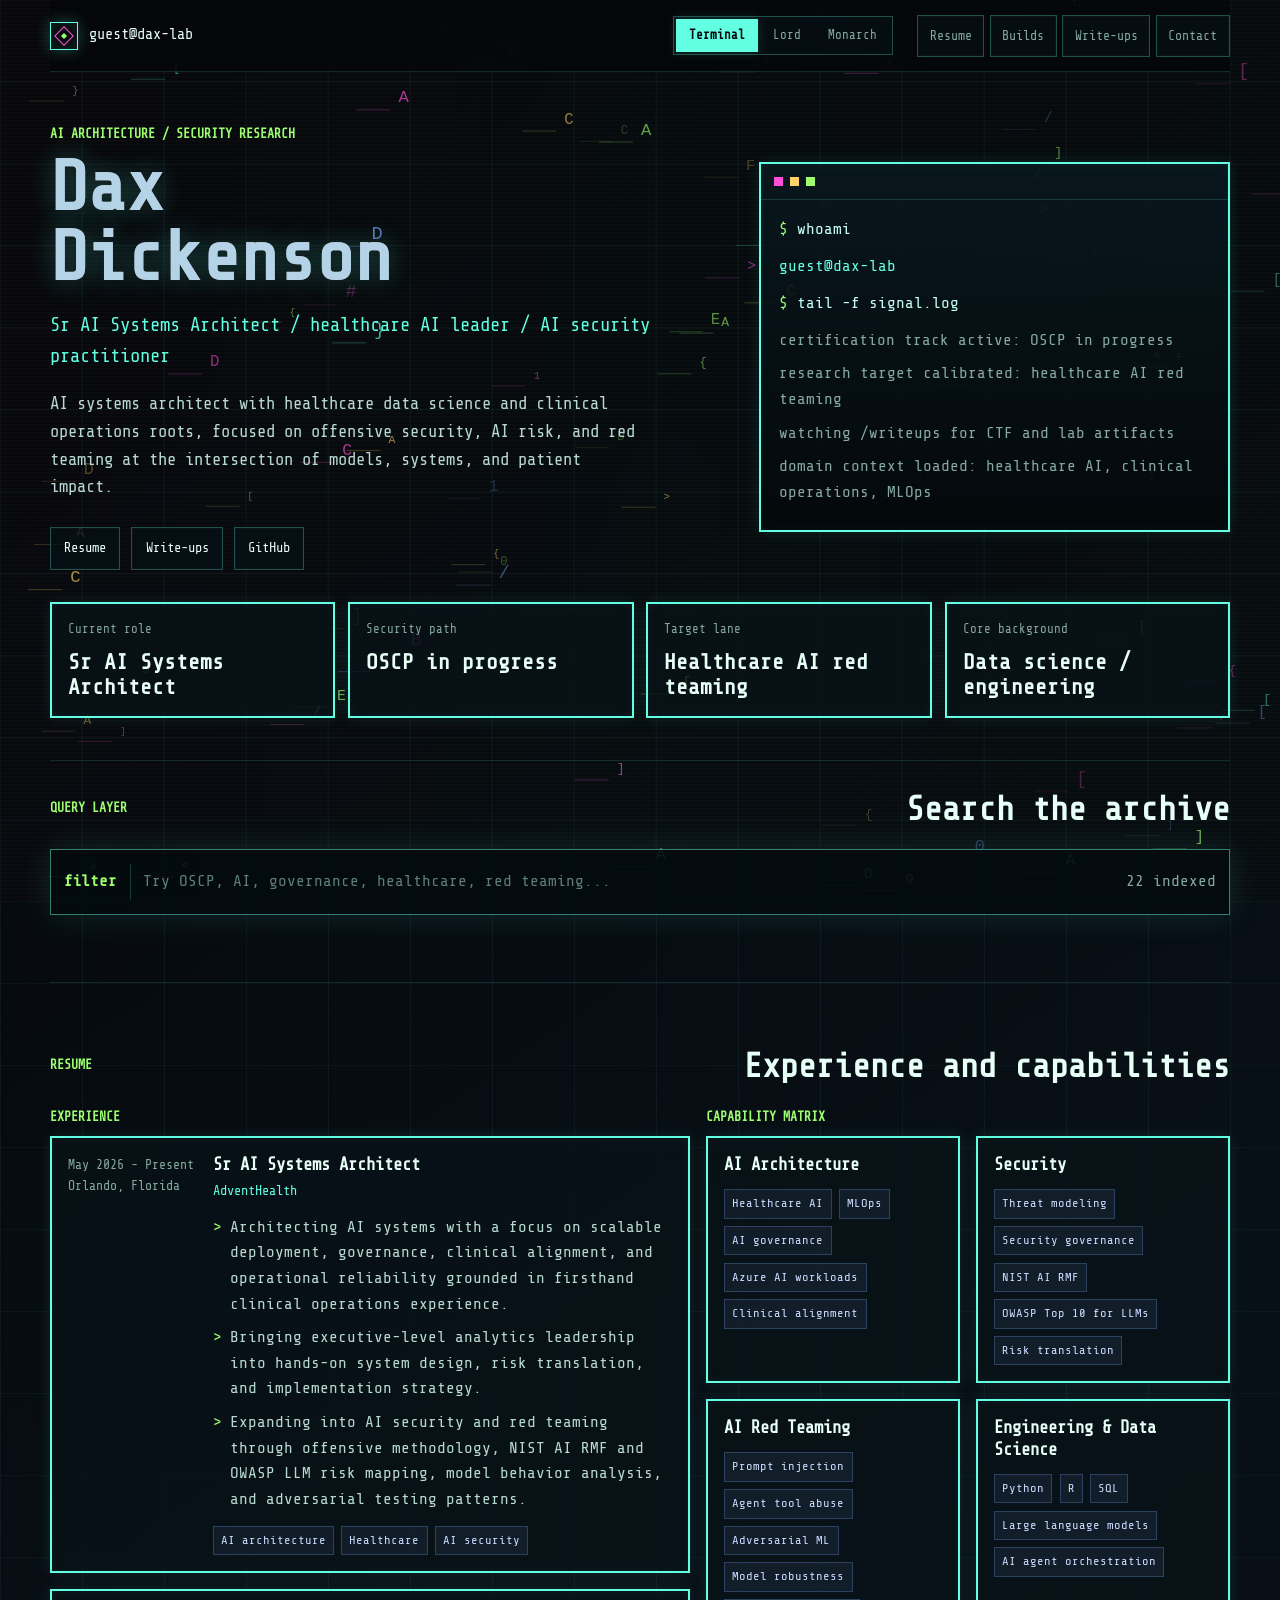
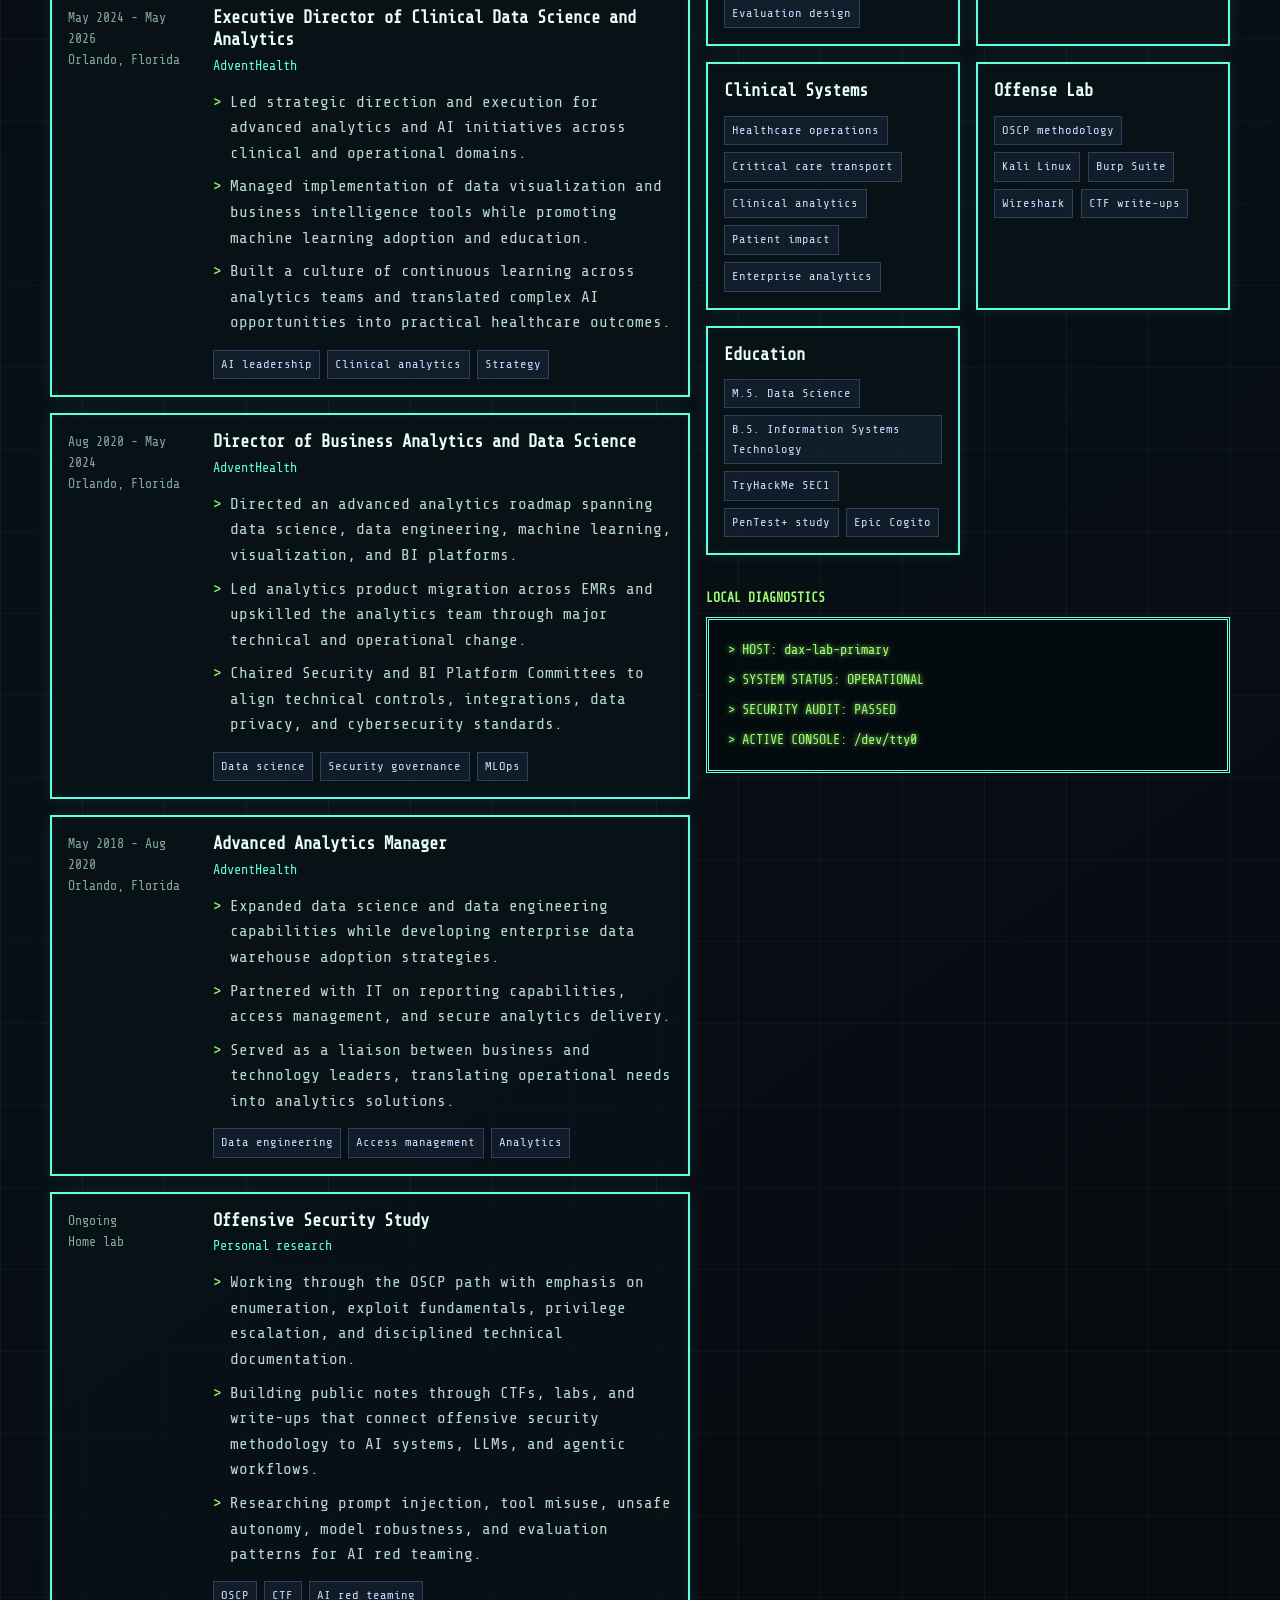
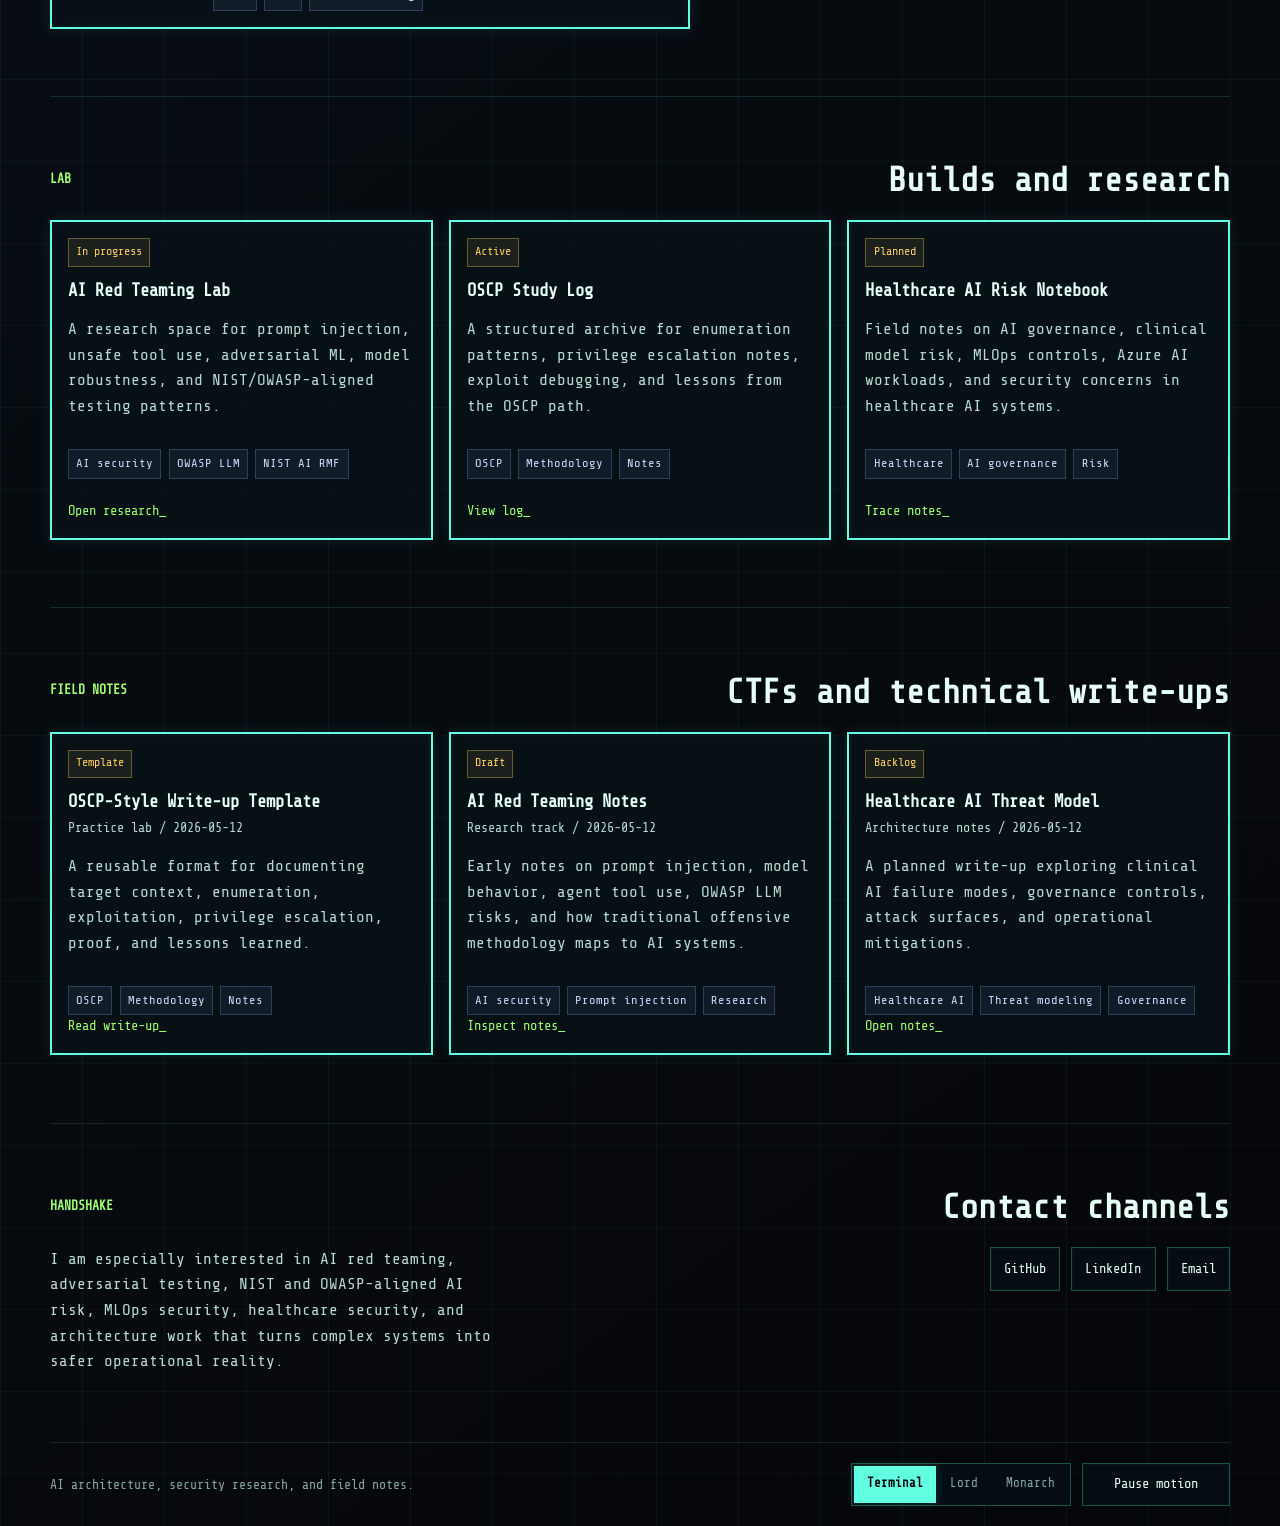
==== commit 5465049a: "Inject cache-busting version numbers (?v=1.1) to styles and script tags to ensure browsers fetch fre" ====
--- a/index.html
+++ b/index.html
@@ -9,7 +9,7 @@
     >
     <meta name="theme-color" content="#050609">
     <title>Terminal Portfolio</title>
-    <link rel="stylesheet" href="styles.css">
+    <link rel="stylesheet" href="styles.css?v=1.1">
   </head>
   <body>
     <a class="skip-link" href="#main">Skip to content</a>
@@ -218,7 +218,7 @@
       </footer>
     </div>
 
-    <script src="content/site-data.js"></script>
-    <script src="scripts/app.js"></script>
+    <script src="content/site-data.js?v=1.1"></script>
+    <script src="scripts/app.js?v=1.1"></script>
   </body>
 </html>
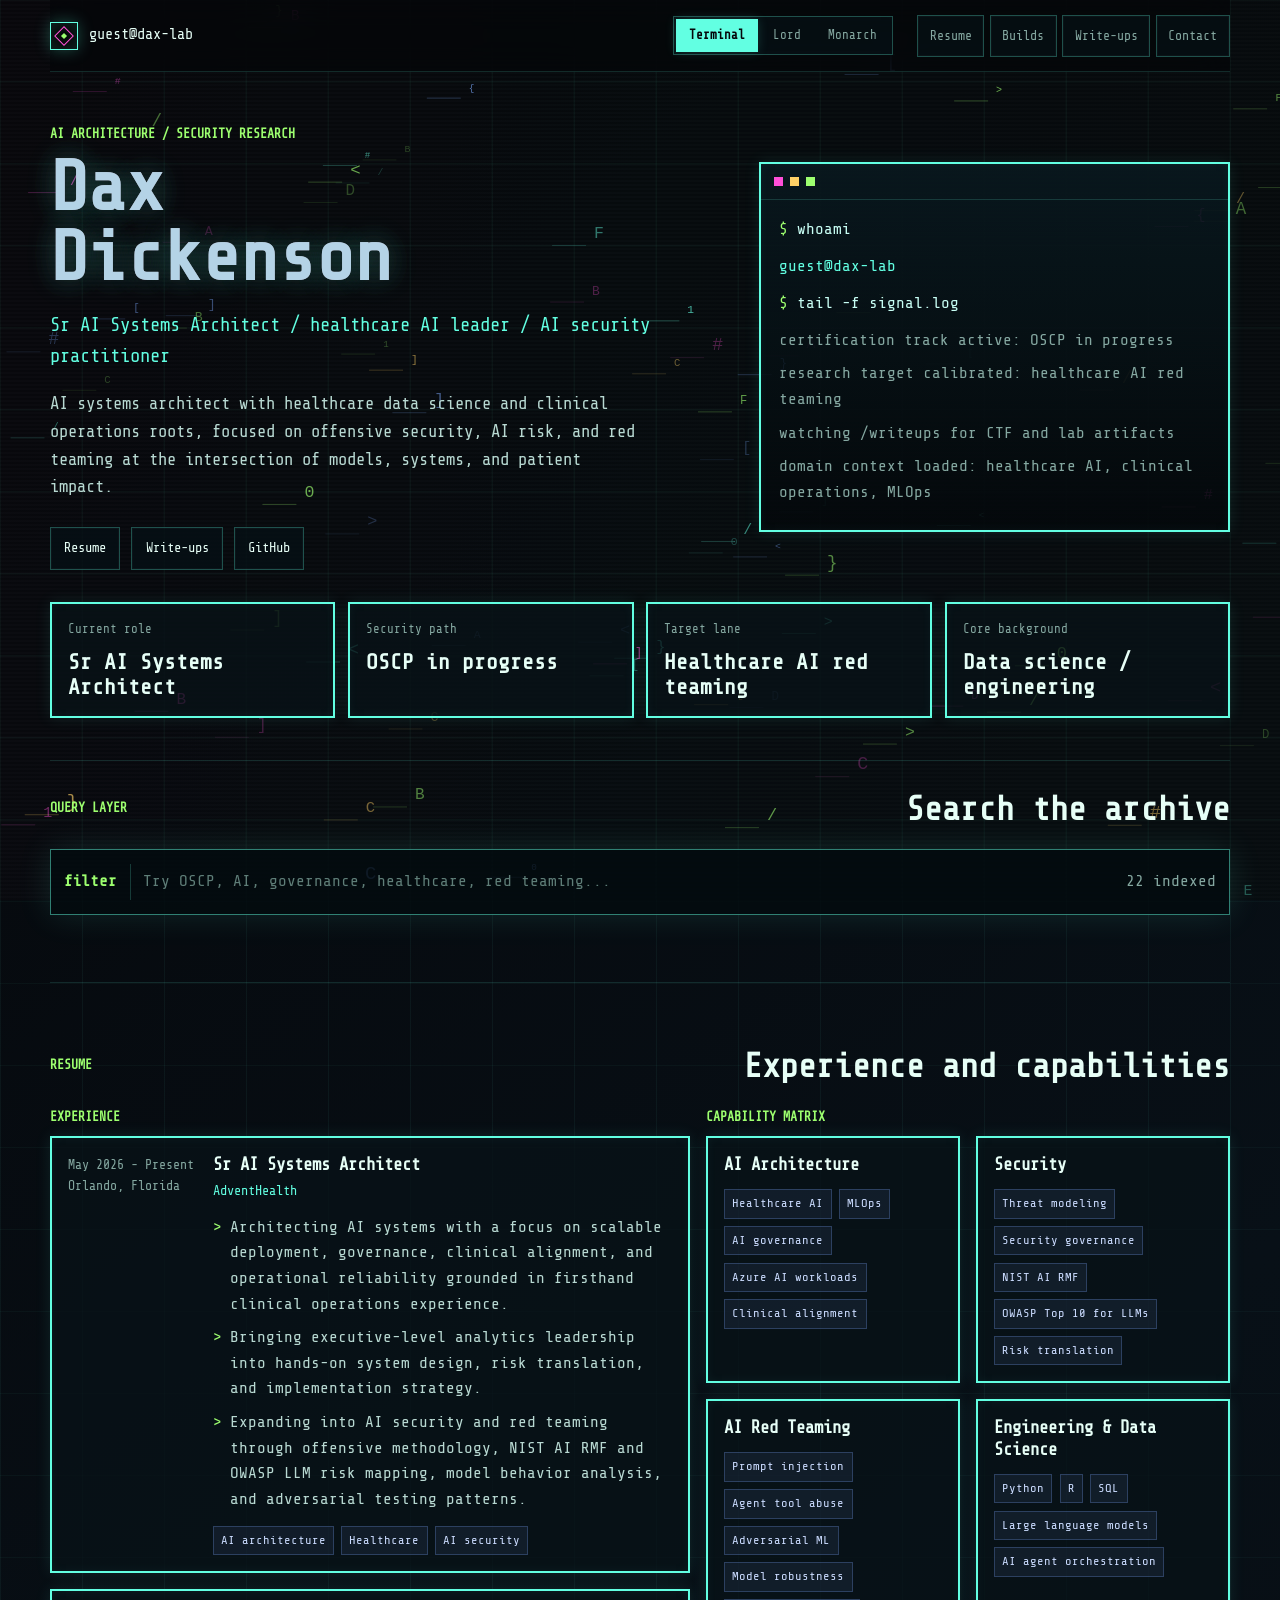
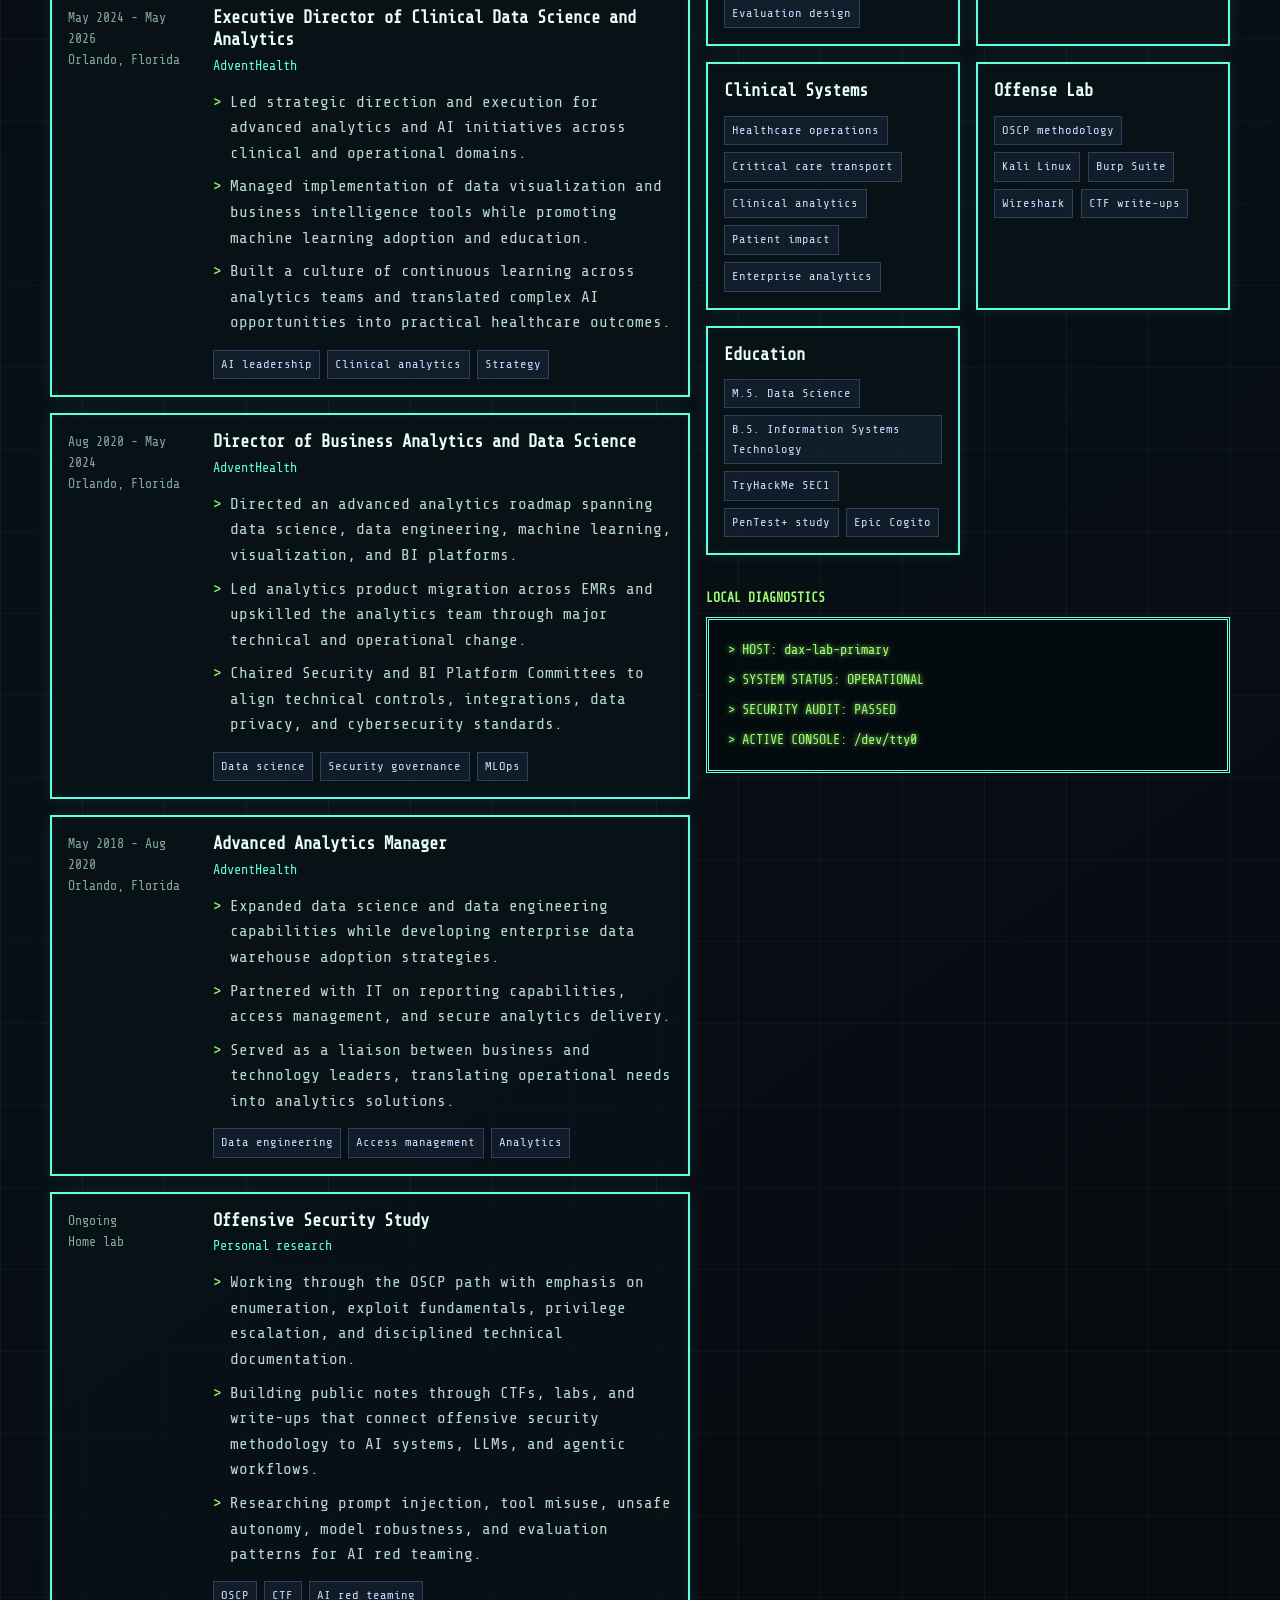
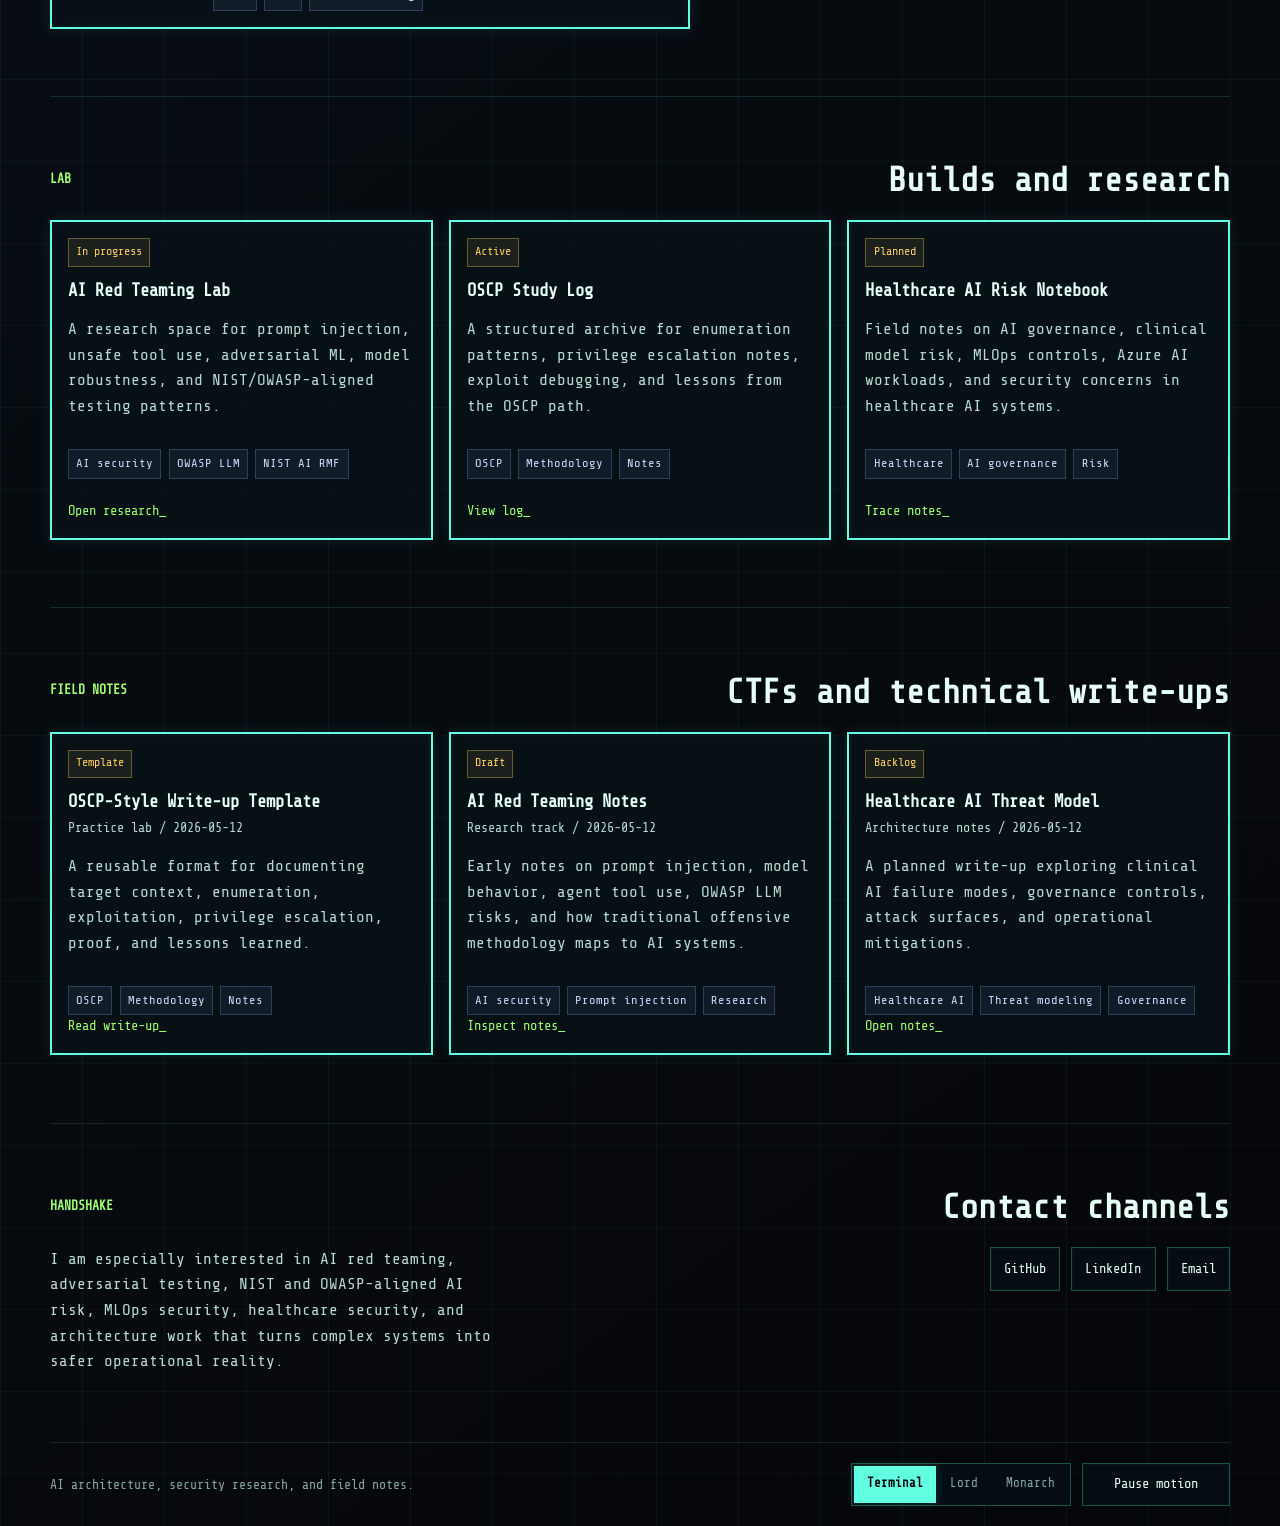
==== commit afd01acf: "Refine Lord theme: establish tactical weapon scanning console, fix heading text wrapping, add concen" ====
--- a/index.html
+++ b/index.html
@@ -9,7 +9,7 @@
     >
     <meta name="theme-color" content="#050609">
     <title>Terminal Portfolio</title>
-    <link rel="stylesheet" href="styles.css?v=1.1">
+    <link rel="stylesheet" href="styles.css?v=1.2">
   </head>
   <body>
     <a class="skip-link" href="#main">Skip to content</a>
@@ -218,7 +218,7 @@
       </footer>
     </div>
 
-    <script src="content/site-data.js?v=1.1"></script>
-    <script src="scripts/app.js?v=1.1"></script>
+    <script src="content/site-data.js?v=1.2"></script>
+    <script src="scripts/app.js?v=1.2"></script>
   </body>
 </html>
--- a/styles.css
+++ b/styles.css
@@ -54,10 +54,10 @@
 
 
 body.theme-lord {
-  --bg: #070304;
-  --bg-2: #170607;
-  --panel: rgba(18, 4, 6, 0.88);
-  --panel-strong: rgba(28, 5, 8, 0.96);
+  --bg: #030102;
+  --bg-2: #0d0203;
+  --panel: rgba(13, 2, 3, 0.88);
+  --panel-strong: rgba(22, 3, 4, 0.95);
   --text: #fff2eb;
   --muted: #cca196;
   --cyan: #ff1e1e;
@@ -69,18 +69,21 @@
   --line-strong: rgba(255, 30, 30, 0.7);
   --shadow: 0 0 38px rgba(255, 0, 68, 0.22);
   --page-background:
-    linear-gradient(90deg, rgba(255, 30, 30, 0.06) 1px, transparent 1px),
-    linear-gradient(0deg, rgba(255, 170, 0, 0.04) 1px, transparent 1px),
-    linear-gradient(145deg, #070304 0%, #1c0608 44%, #040102 100%);
+    radial-gradient(circle, transparent 40%, rgba(255, 30, 30, 0.035) 40%, rgba(255, 30, 30, 0.035) 40.5%, transparent 40.5%),
+    radial-gradient(circle, transparent 70%, rgba(255, 30, 30, 0.02) 70%, rgba(255, 30, 30, 0.02) 70.5%, transparent 70.5%),
+    linear-gradient(90deg, rgba(255, 30, 30, 0.04) 1px, transparent 1px),
+    linear-gradient(0deg, rgba(255, 30, 30, 0.04) 1px, transparent 1px),
+    linear-gradient(145deg, #030102 0%, #120203 44%, #010000 100%);
   --scanline-background:
     linear-gradient(180deg, rgba(255, 255, 255, 0.03) 50%, rgba(0, 0, 0, 0.14) 50%),
     linear-gradient(90deg, rgba(255, 0, 68, 0.09), rgba(255, 30, 30, 0.06), rgba(255, 170, 0, 0.04));
-  --control-bg: rgba(24, 4, 6, 0.85);
+  --control-bg: rgba(18, 2, 3, 0.85);
   --control-border: rgba(255, 30, 30, 0.45);
   --grid-glow: rgba(255, 0, 68, 0.24);
-  --canvas-wash: rgba(7, 3, 4, 0.58);
-  --font-ui: "Cinzel", "Georgia", serif;
-  --font-mono: "Cinzel", "Georgia", serif;
+  --canvas-wash: rgba(3, 1, 2, 0.58);
+  --font-ui: "Space Grotesk", "Segoe UI", sans-serif;
+  --font-mono: "Space Grotesk", "Cascadia Code", monospace;
+  background-size: 500px 500px, 1000px 1000px, 82px 82px, 82px 82px, auto !important;
 }
 
 body.theme-lord h1,
@@ -89,12 +92,17 @@
 body.theme-lord h4,
 body.theme-lord .brand-mark,
 body.theme-lord .eyebrow,
-body.theme-lord .subhead,
-body.theme-lord .prompt {
+body.theme-lord .subhead {
   font-family: "Cinzel Decorative", "Cinzel", serif;
   font-weight: 800;
-  letter-spacing: 0.08em;
+  letter-spacing: 0.06em;
   text-transform: uppercase;
+}
+
+body.theme-lord h1 {
+  font-size: 3.4rem !important;
+  max-width: 15ch !important;
+  text-shadow: 0 0 20px rgba(255, 30, 30, 0.4);
 }
 
 body.theme-lord .topbar {
@@ -113,6 +121,20 @@
   box-shadow: 0 0 25px rgba(255, 0, 68, 0.16), inset 0 0 30px rgba(255, 30, 30, 0.06);
 }
 
+body.theme-lord .terminal-panel::after,
+body.theme-lord .signal-card::after,
+body.theme-lord .experience-card::after,
+body.theme-lord .skill-card::after,
+body.theme-lord .project-card::after,
+body.theme-lord .writeup-card::after {
+  content: "";
+  position: absolute;
+  inset: 8px;
+  pointer-events: none;
+  border: 1px solid rgba(255, 30, 30, 0.38);
+  clip-path: polygon(0 0, 18px 0, 18px 1px, 1px 1px, 1px 18px, 0 18px, 0 0, 100% 0, 100% 18px, calc(100% - 1px) 18px, calc(100% - 1px) 1px, calc(100% - 18px) 1px, calc(100% - 18px) 0, 100% 0, 100% 100%, calc(100% - 18px) 100%, calc(100% - 18px) calc(100% - 1px), calc(100% - 1px) calc(100% - 1px), calc(100% - 1px) calc(100% - 18px), 100% calc(100% - 18px), 100% 100%, 0 100%, 0 calc(100% - 18px), 1px calc(100% - 18px), 1px calc(100% - 1px), 18px calc(100% - 1px), 18px 100%, 0 100%);
+}
+
 body.theme-lord .terminal-panel {
   box-shadow: 0 0 45px rgba(255, 0, 68, 0.26), inset 0 0 80px rgba(255, 30, 30, 0.08);
 }
@@ -133,6 +155,12 @@
   border-color: rgba(255, 170, 0, 0.5);
   background: rgba(255, 170, 0, 0.15);
   color: var(--amber);
+}
+
+body.theme-lord .status-pill::before {
+  content: "[ LOCK ] ";
+  font-size: 0.65rem;
+  font-weight: 800;
 }
 
 body.theme-lord::before,
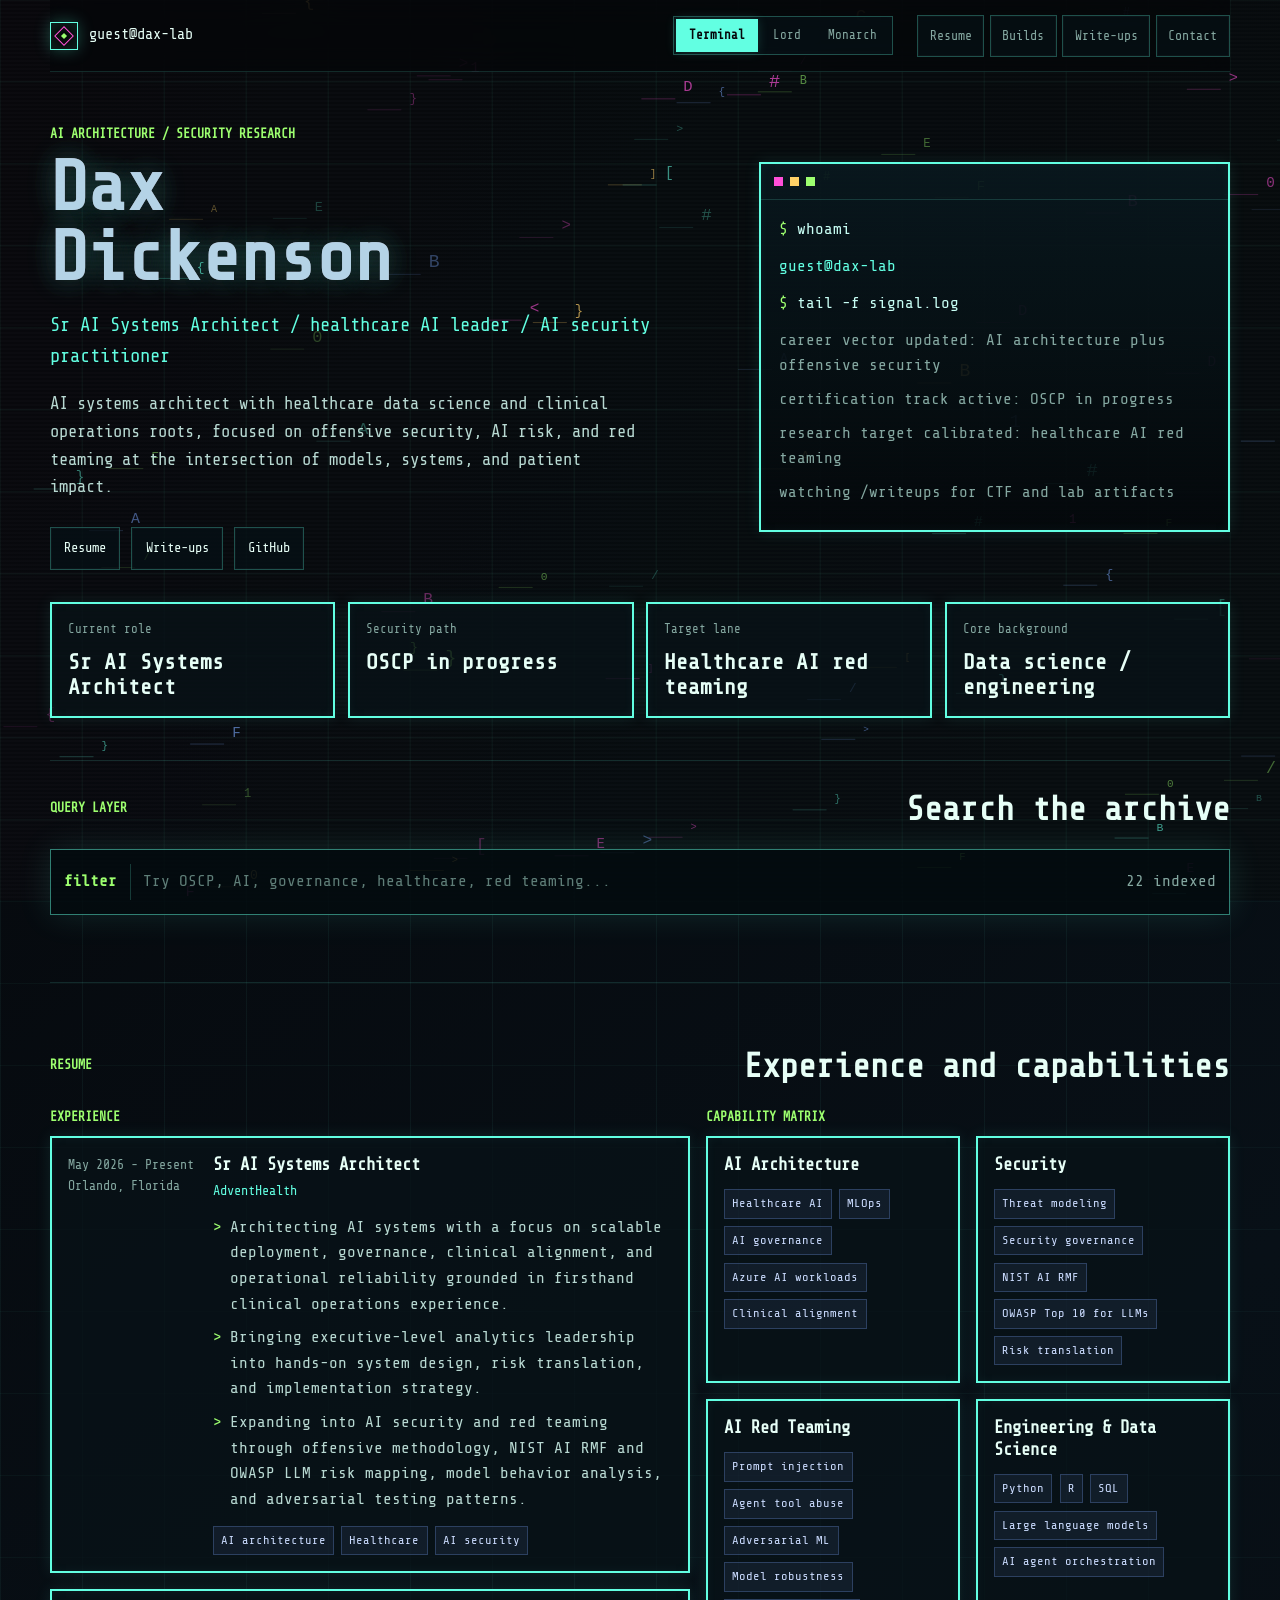
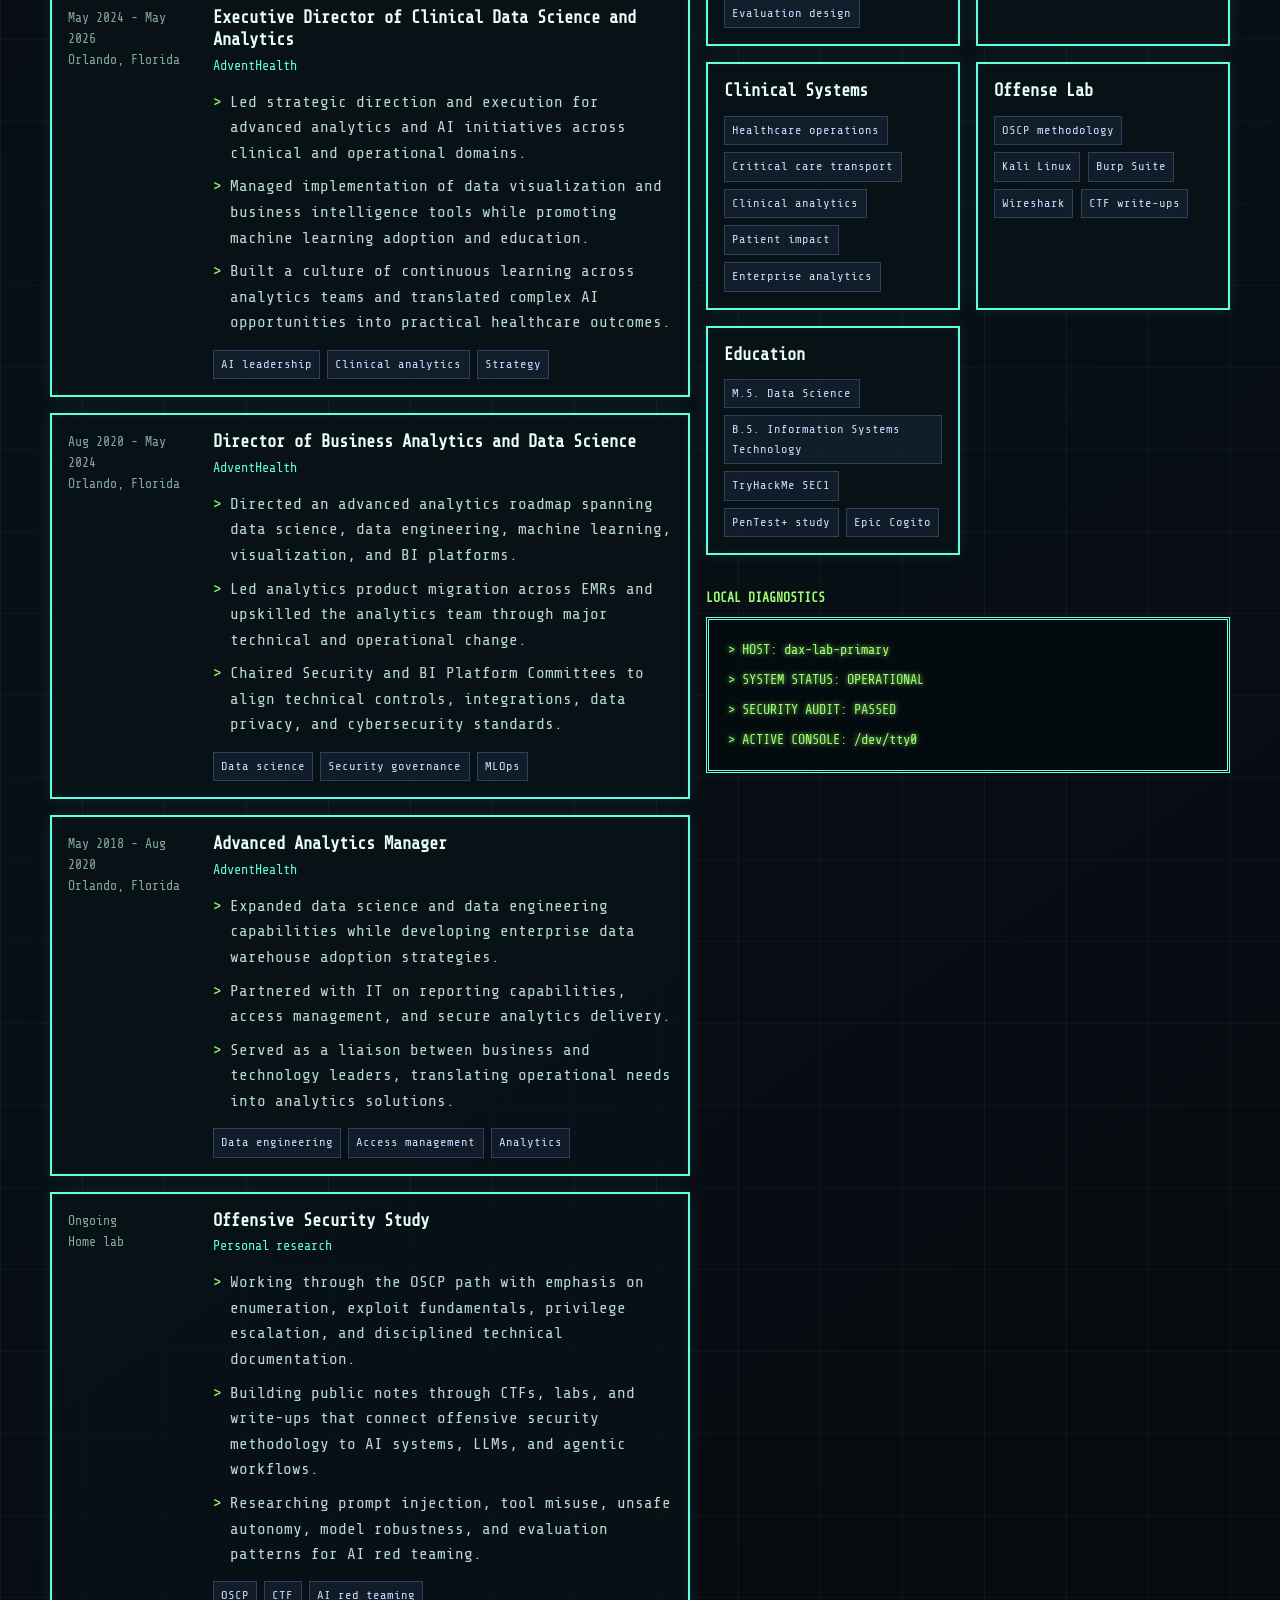
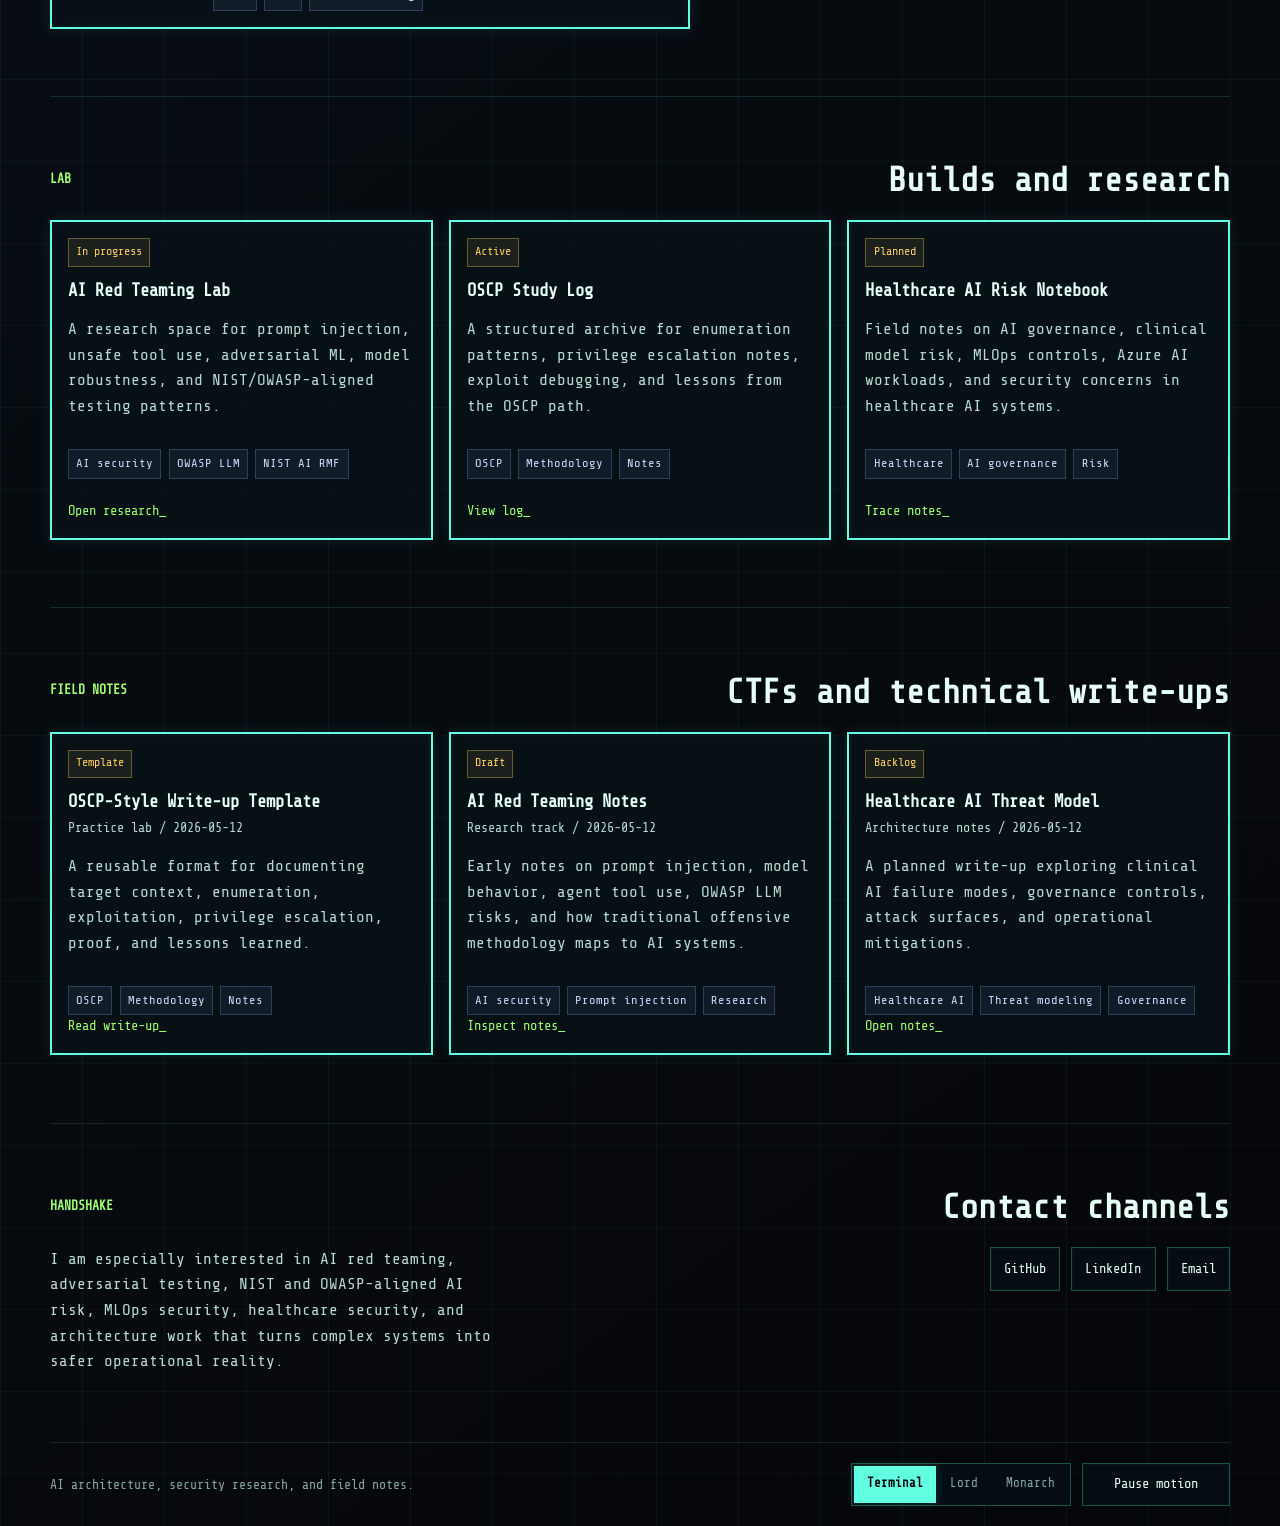
==== commit 1d2a69a2: "Refine Monarch h1 name wrapping constraints to prevent third-line spillover, and bump version identi" ====
--- a/index.html
+++ b/index.html
@@ -9,7 +9,7 @@
     >
     <meta name="theme-color" content="#050609">
     <title>Terminal Portfolio</title>
-    <link rel="stylesheet" href="styles.css?v=1.2">
+    <link rel="stylesheet" href="styles.css?v=1.3">
   </head>
   <body>
     <a class="skip-link" href="#main">Skip to content</a>
@@ -218,7 +218,7 @@
       </footer>
     </div>
 
-    <script src="content/site-data.js?v=1.2"></script>
-    <script src="scripts/app.js?v=1.2"></script>
+    <script src="content/site-data.js?v=1.3"></script>
+    <script src="scripts/app.js?v=1.3"></script>
   </body>
 </html>
--- a/styles.css
+++ b/styles.css
@@ -252,6 +252,12 @@
   text-transform: uppercase;
 }
 
+body.theme-monarch h1 {
+  font-size: 3.4rem !important;
+  max-width: 15ch !important;
+  text-shadow: 0 0 20px rgba(82, 207, 255, 0.4);
+}
+
 body.theme-monarch::before {
   background:
     linear-gradient(180deg, rgba(82, 207, 255, 0.15) 0 2px, transparent 2px 100%),
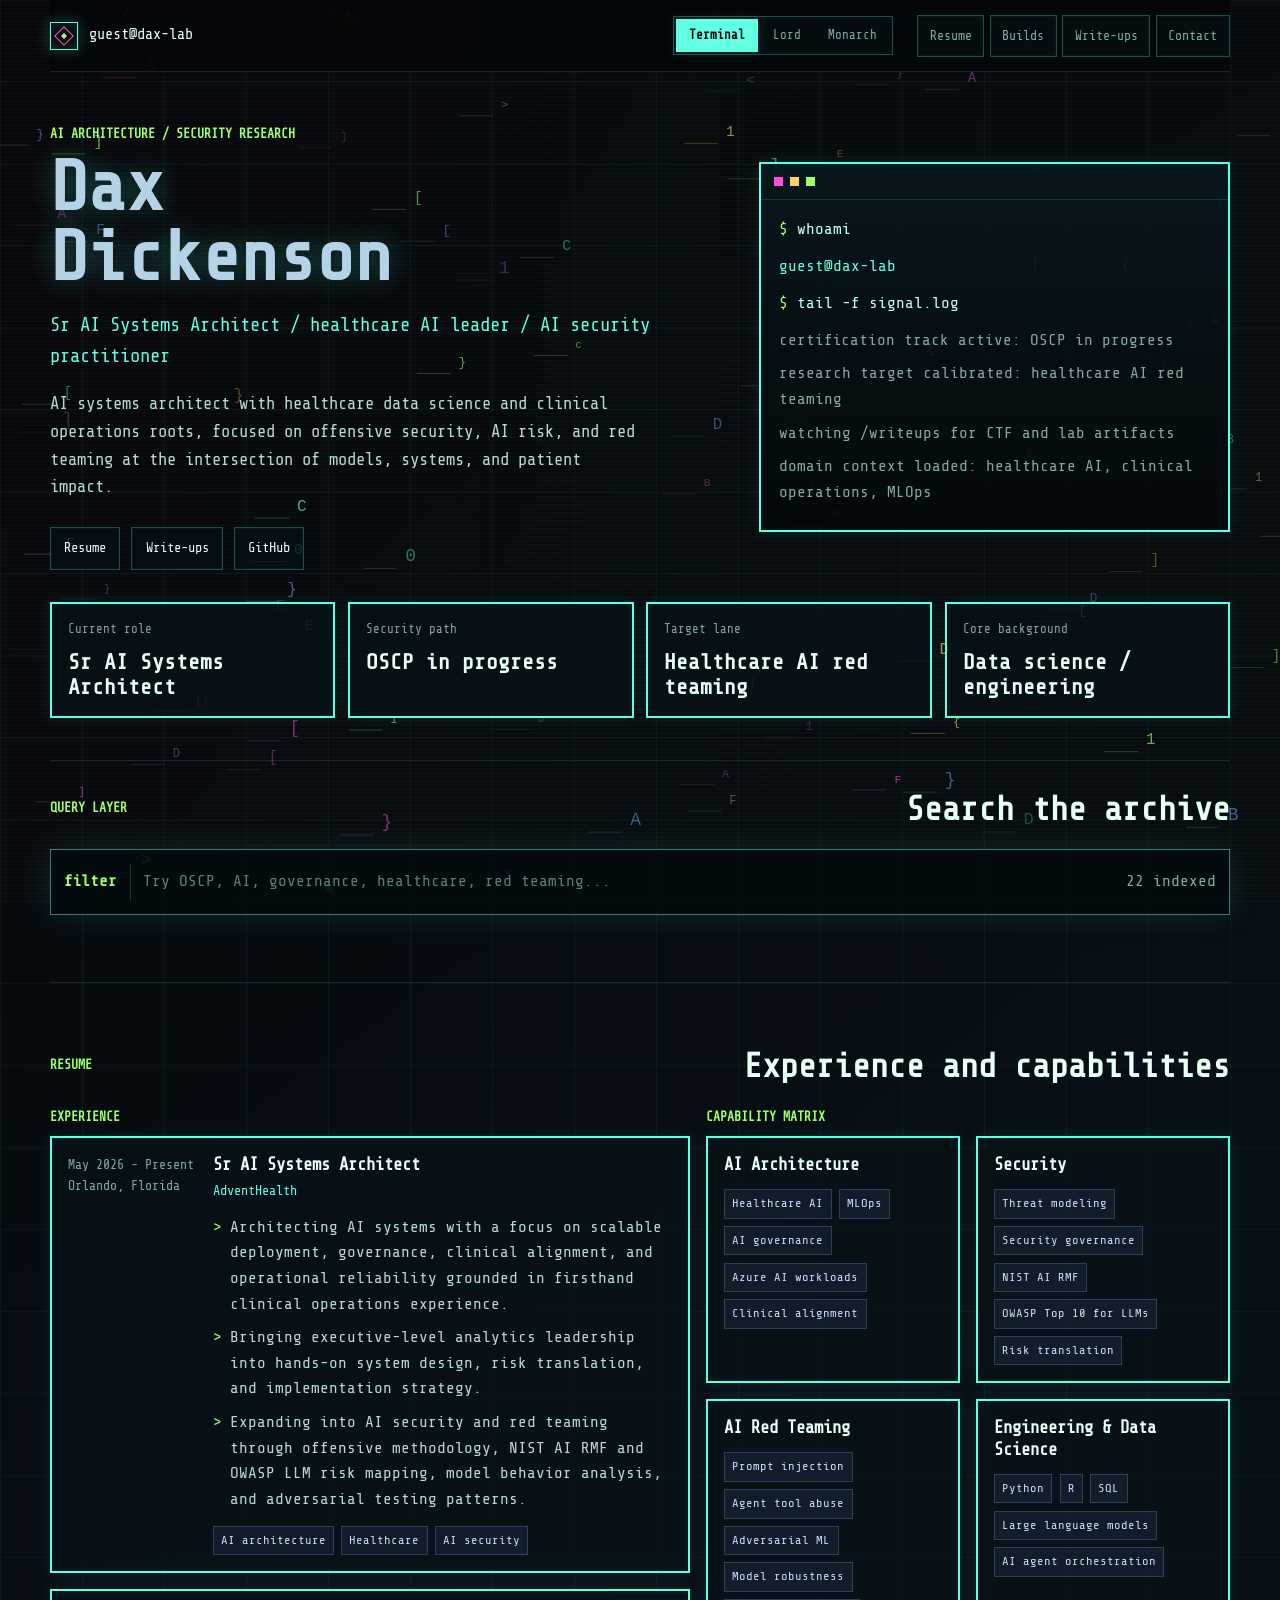
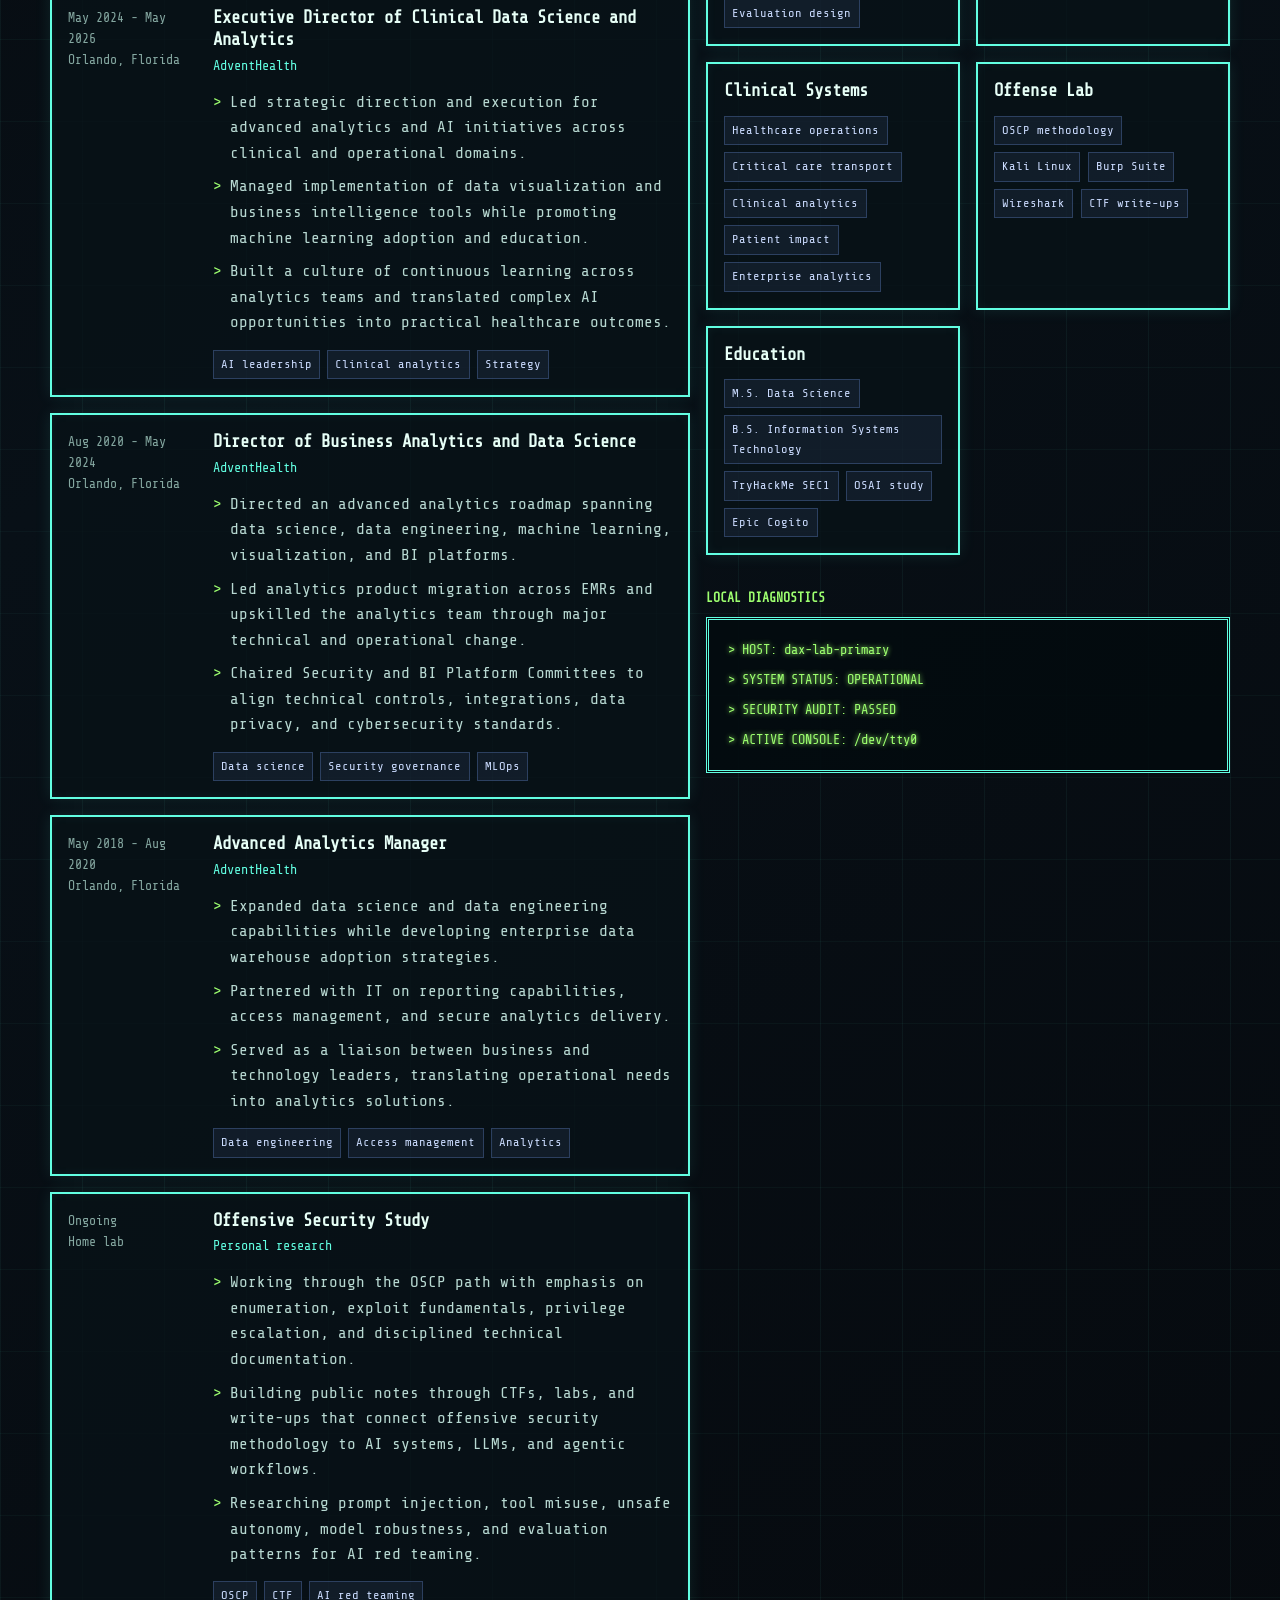
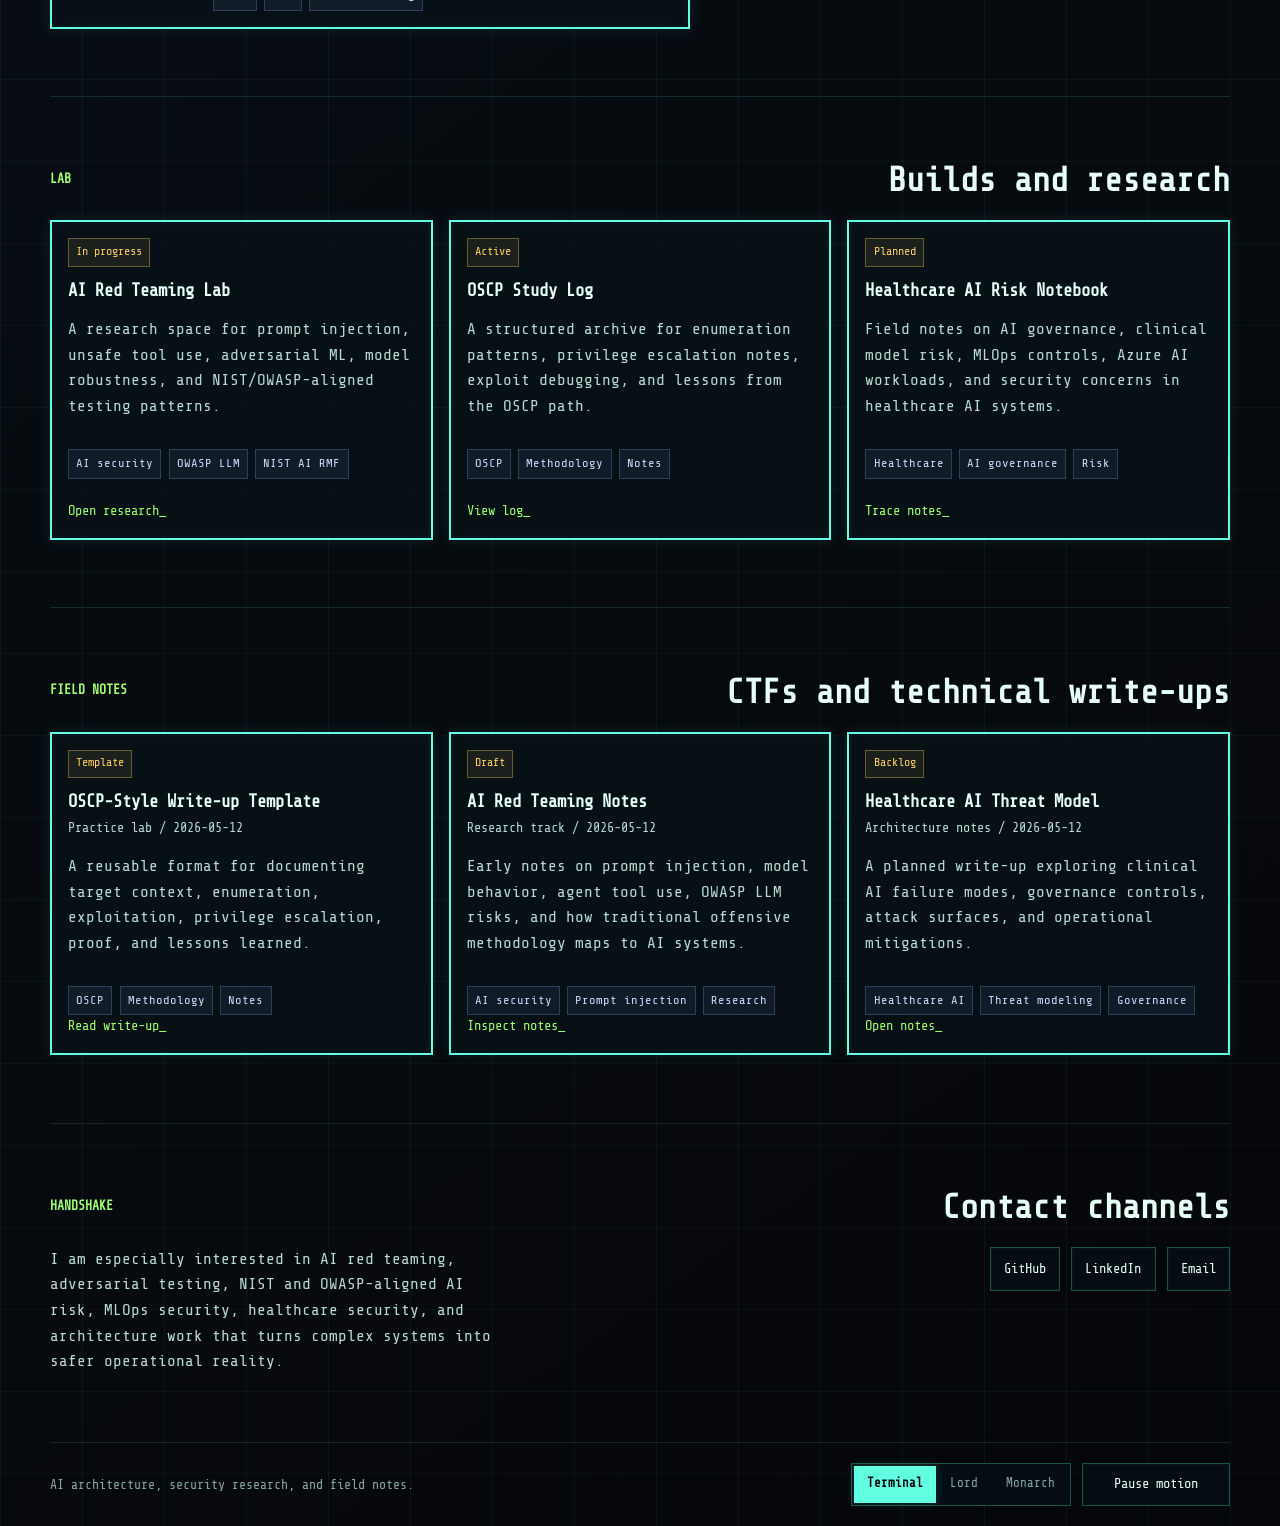
==== commit 4d876d33: "Replace PenTest+ study with OSAI study in site data and bump cache-busting versions to v=1.4" ====
--- a/index.html
+++ b/index.html
@@ -9,7 +9,7 @@
     >
     <meta name="theme-color" content="#050609">
     <title>Terminal Portfolio</title>
-    <link rel="stylesheet" href="styles.css?v=1.3">
+    <link rel="stylesheet" href="styles.css?v=1.4">
   </head>
   <body>
     <a class="skip-link" href="#main">Skip to content</a>
@@ -218,7 +218,7 @@
       </footer>
     </div>
 
-    <script src="content/site-data.js?v=1.3"></script>
-    <script src="scripts/app.js?v=1.3"></script>
+    <script src="content/site-data.js?v=1.4"></script>
+    <script src="scripts/app.js?v=1.4"></script>
   </body>
 </html>
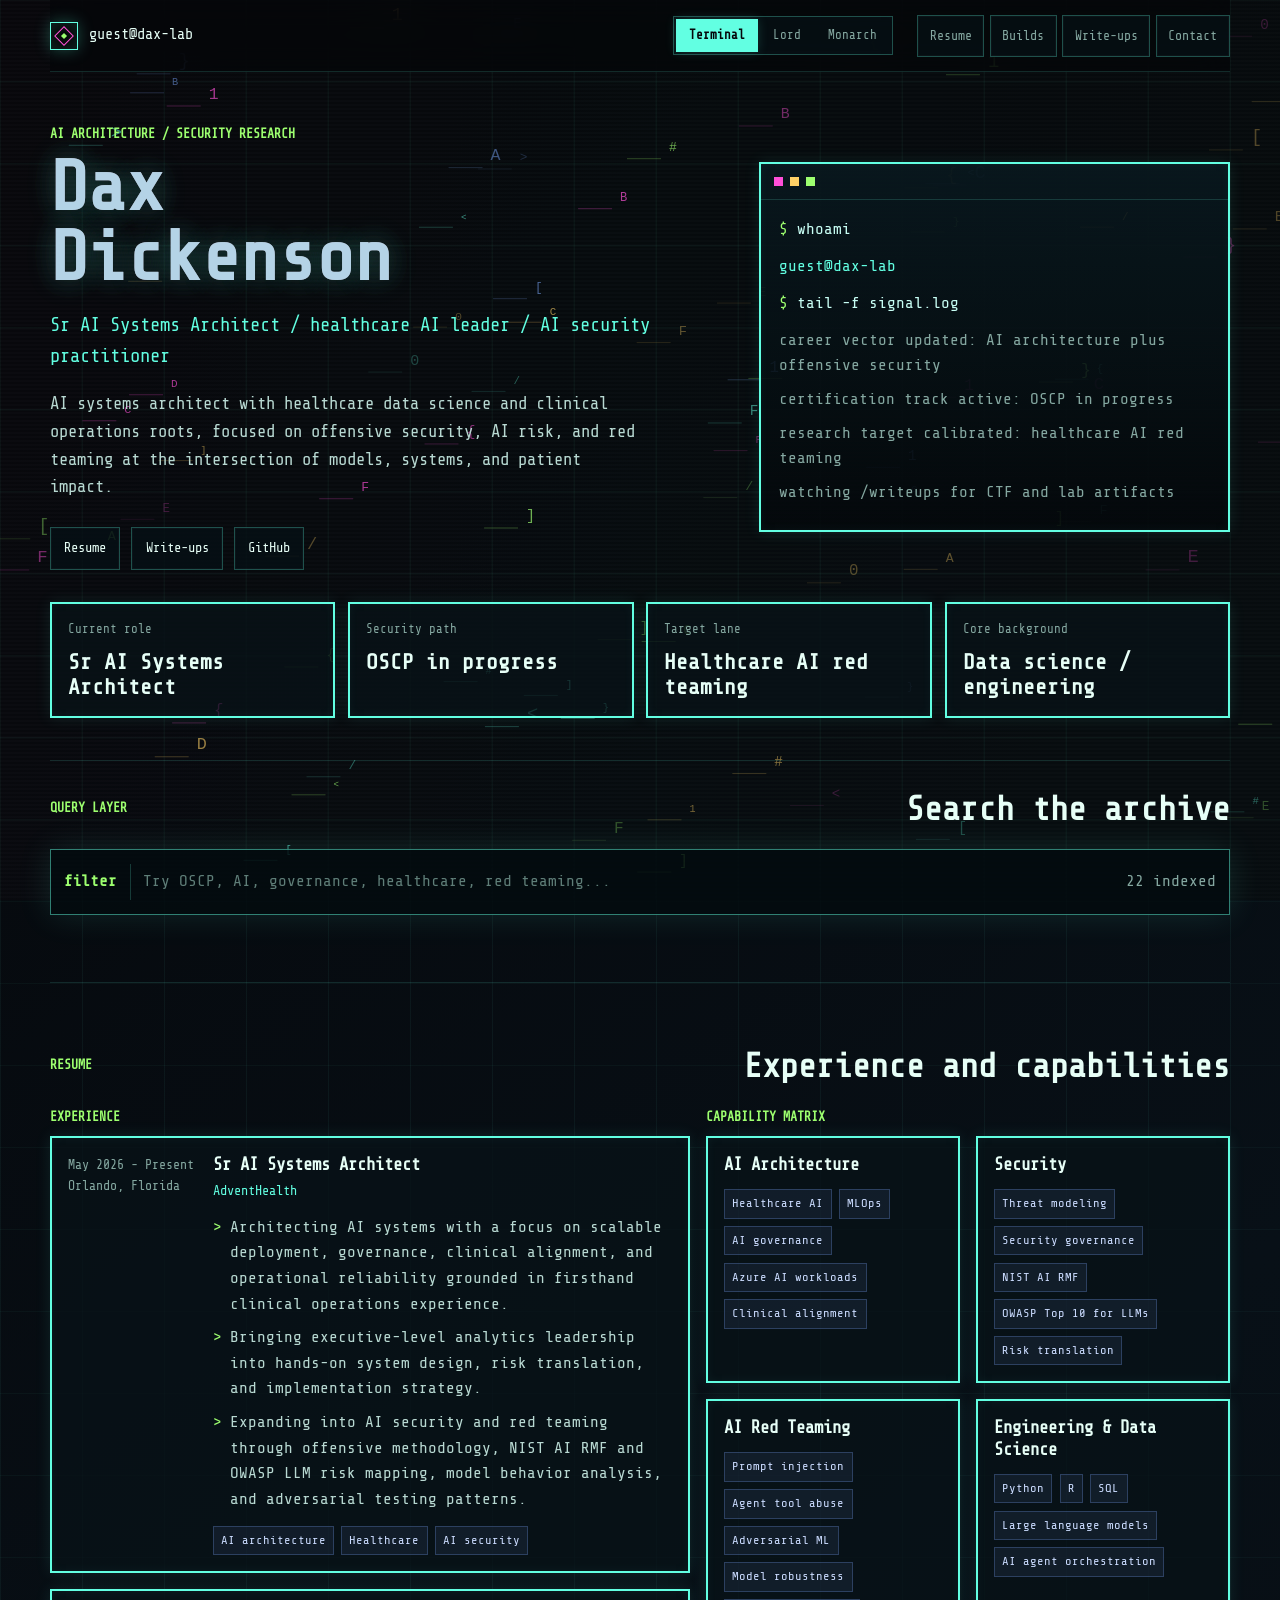
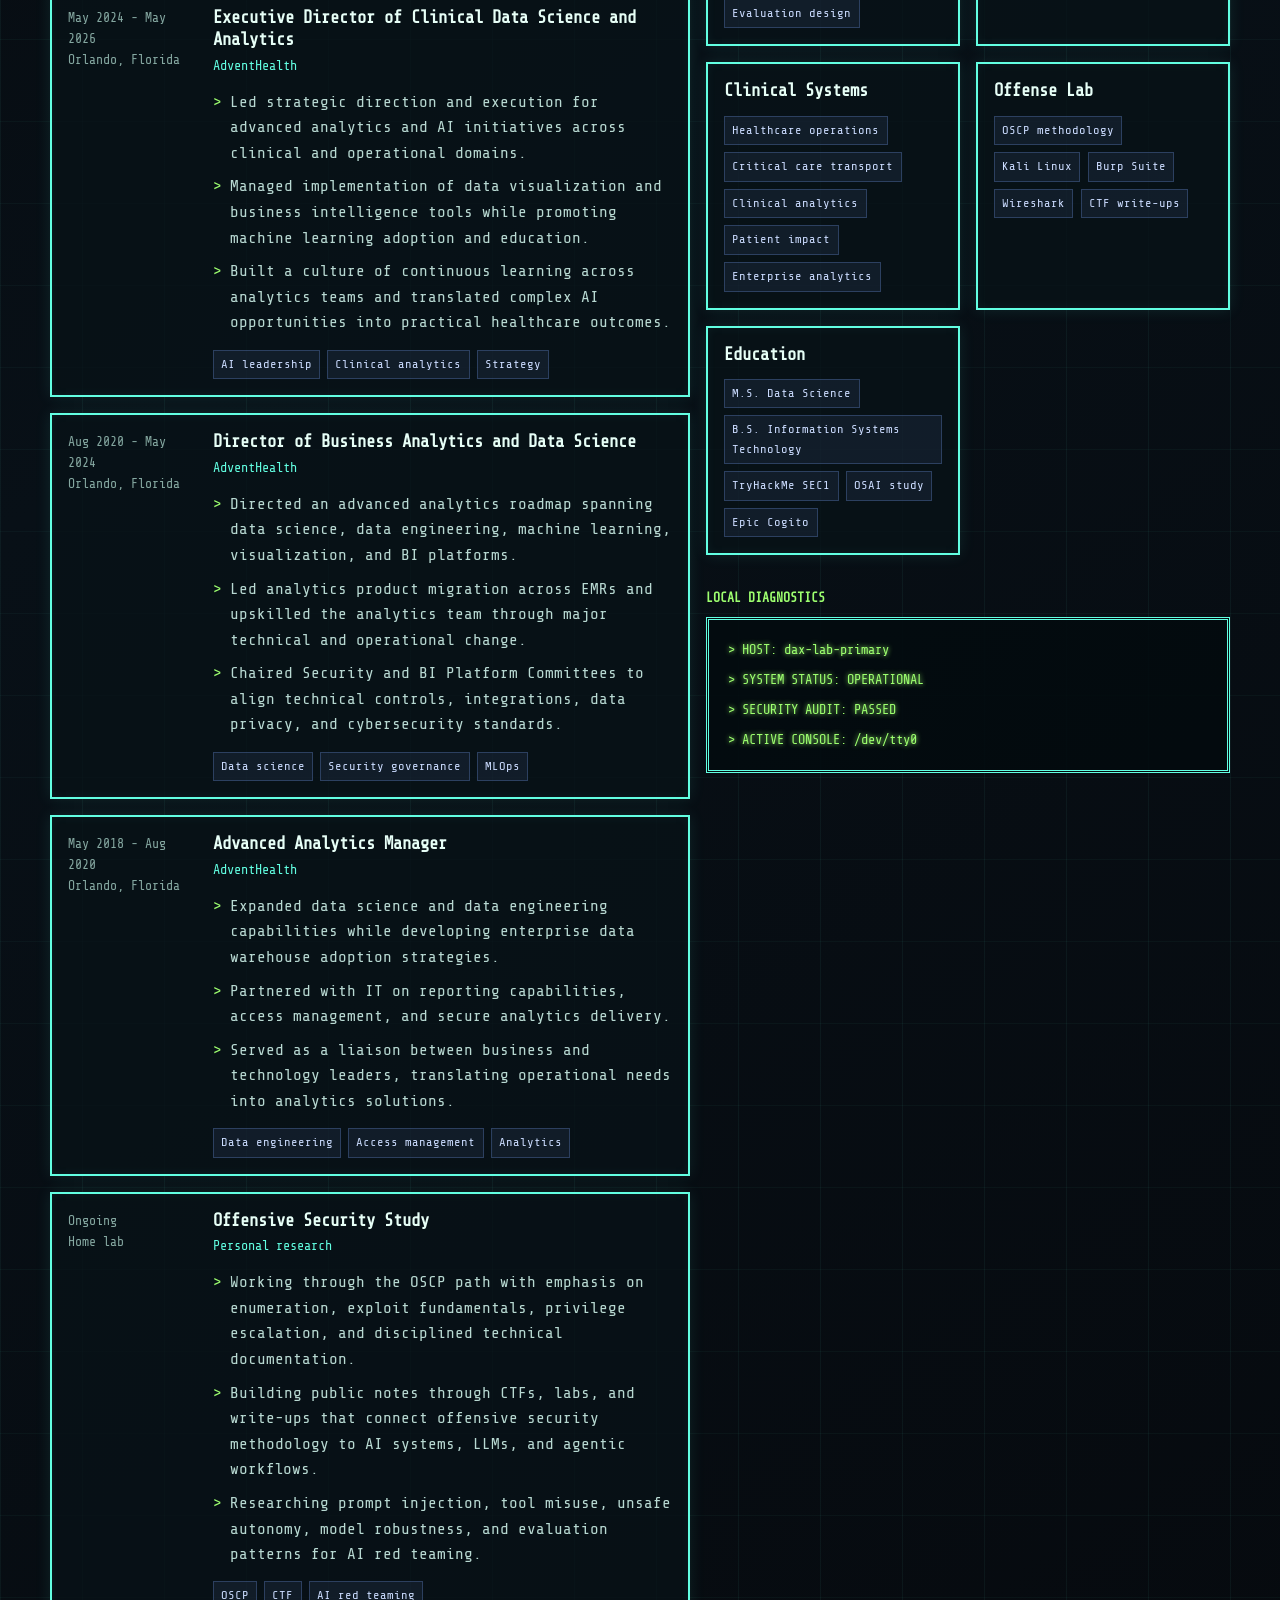
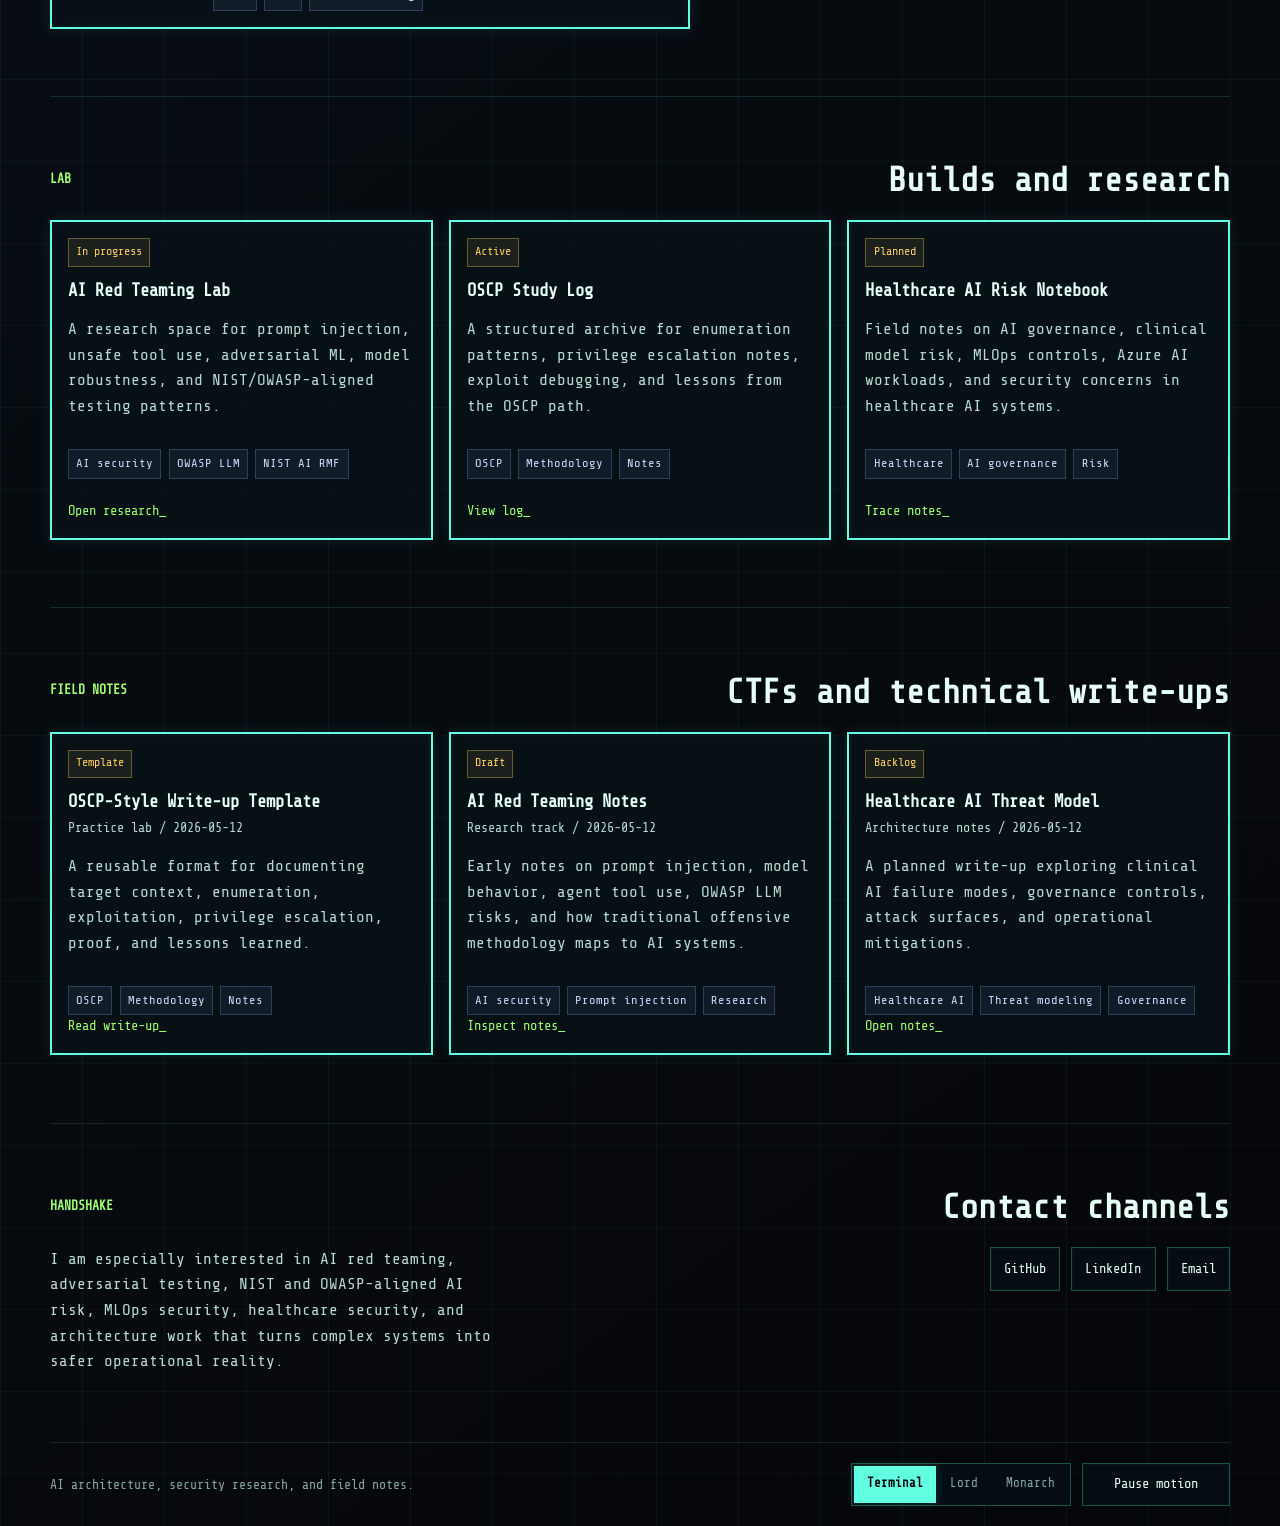
==== commit a5c1fba7: "Animate organic fiery embers with trailing wind-trace gradients in Lord mode, apply rapid jagged bor" ====
--- a/index.html
+++ b/index.html
@@ -9,7 +9,7 @@
     >
     <meta name="theme-color" content="#050609">
     <title>Terminal Portfolio</title>
-    <link rel="stylesheet" href="styles.css?v=1.4">
+    <link rel="stylesheet" href="styles.css?v=1.5">
   </head>
   <body>
     <a class="skip-link" href="#main">Skip to content</a>
@@ -218,7 +218,7 @@
       </footer>
     </div>
 
-    <script src="content/site-data.js?v=1.4"></script>
-    <script src="scripts/app.js?v=1.4"></script>
+    <script src="content/site-data.js?v=1.5"></script>
+    <script src="scripts/app.js?v=1.5"></script>
   </body>
 </html>
--- a/styles.css
+++ b/styles.css
@@ -289,6 +289,7 @@
     linear-gradient(180deg, rgba(14, 23, 56, 0.92), rgba(4, 6, 18, 0.9)),
     linear-gradient(90deg, rgba(82, 207, 255, 0.12), transparent 24%, transparent 76%, rgba(170, 119, 255, 0.1));
   box-shadow: 0 0 32px rgba(111, 78, 255, 0.16), inset 0 0 50px rgba(82, 207, 255, 0.08);
+  animation: energy-crackle 4s infinite steps(1);
 }
 
 body.theme-monarch .terminal-panel::after,
@@ -1322,6 +1323,25 @@
     opacity: 1;
     transform: translateX(0);
   }
+@keyframes energy-crackle {
+  0%, 100% {
+    box-shadow: 0 0 15px rgba(111, 78, 255, 0.2), inset 0 0 10px rgba(82, 207, 255, 0.08);
+  }
+  24% {
+    box-shadow: 0 0 24px rgba(111, 78, 255, 0.32), inset 0 0 16px rgba(82, 207, 255, 0.14);
+  }
+  26% {
+    box-shadow: 0 0 10px rgba(111, 78, 255, 0.12), inset 0 0 6px rgba(82, 207, 255, 0.04);
+  }
+  28% {
+    box-shadow: 0 0 32px rgba(111, 78, 255, 0.45), inset 0 0 22px rgba(82, 207, 255, 0.22);
+  }
+  68% {
+    box-shadow: 0 0 14px rgba(111, 78, 255, 0.16), inset 0 0 8px rgba(82, 207, 255, 0.06);
+  }
+  70% {
+    box-shadow: 0 0 28px rgba(111, 78, 255, 0.36), inset 0 0 18px rgba(82, 207, 255, 0.18);
+  }
 }
 
 @keyframes glitch-a {
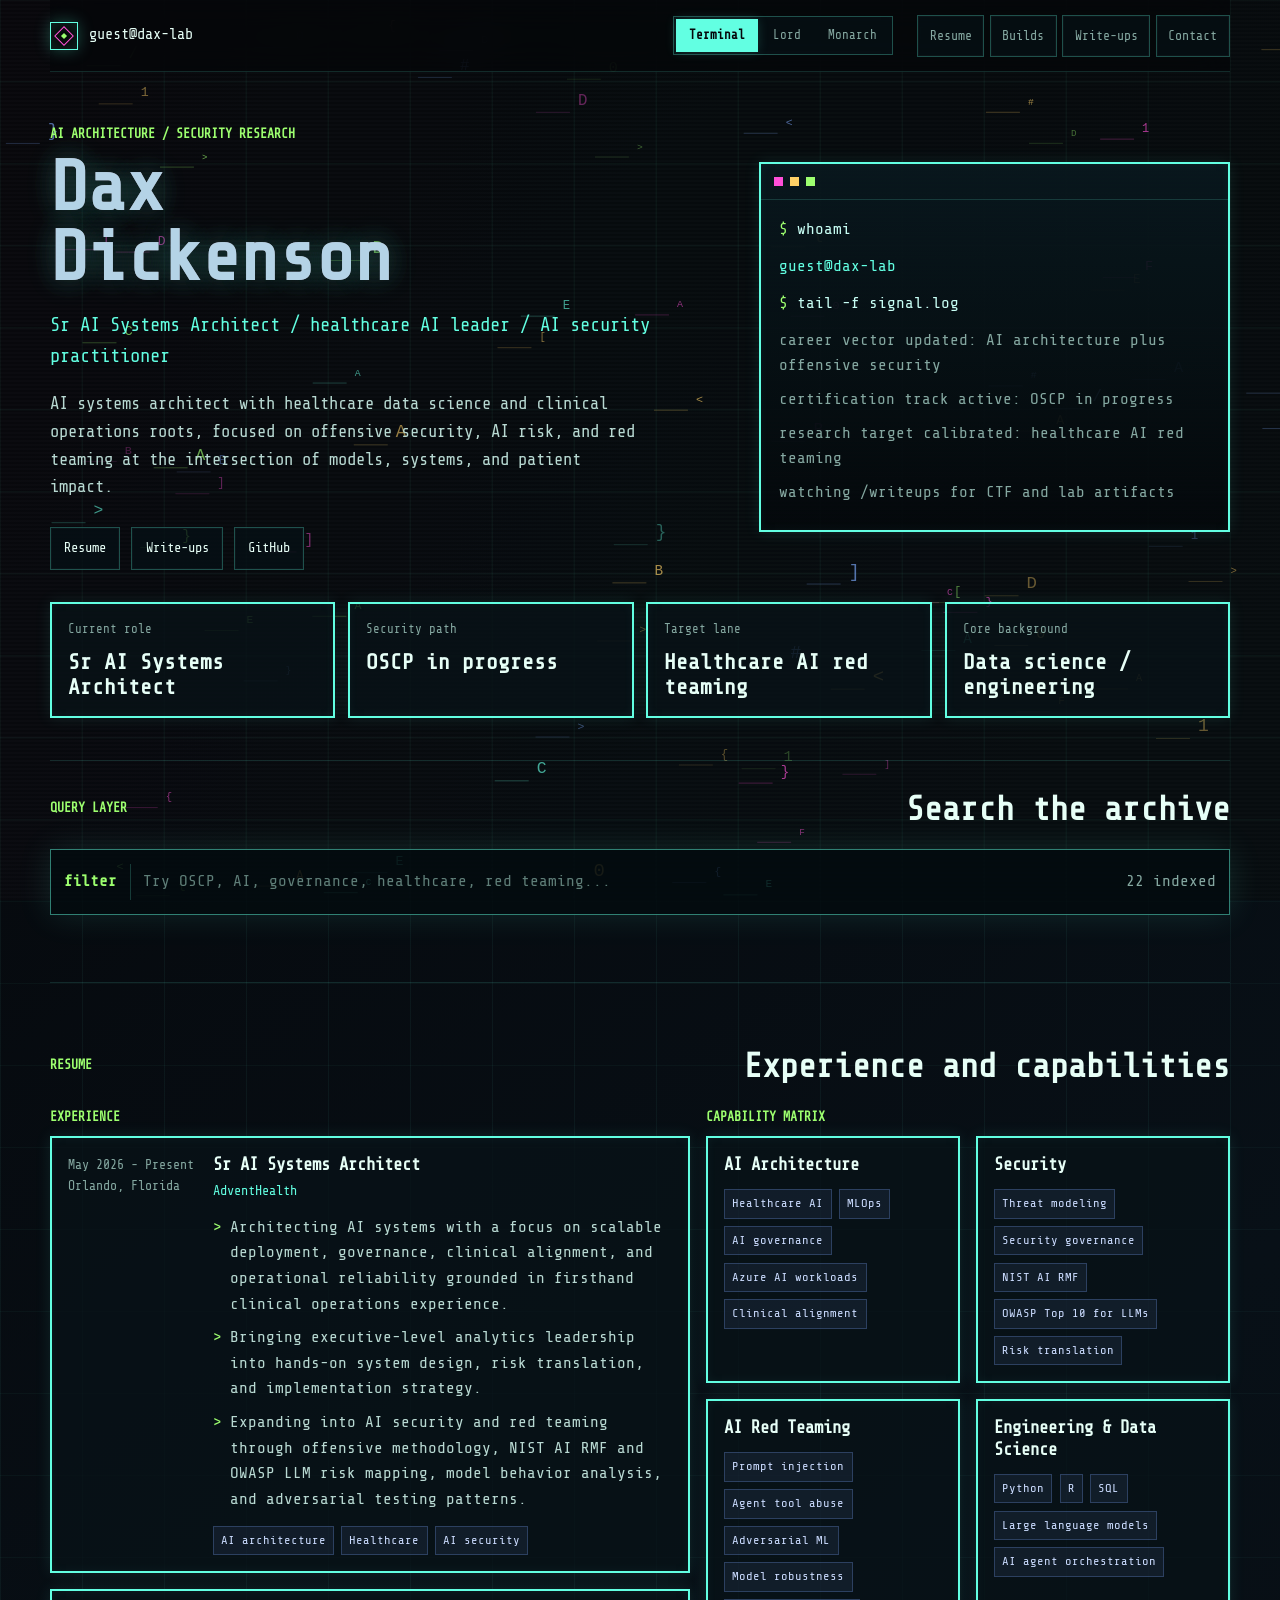
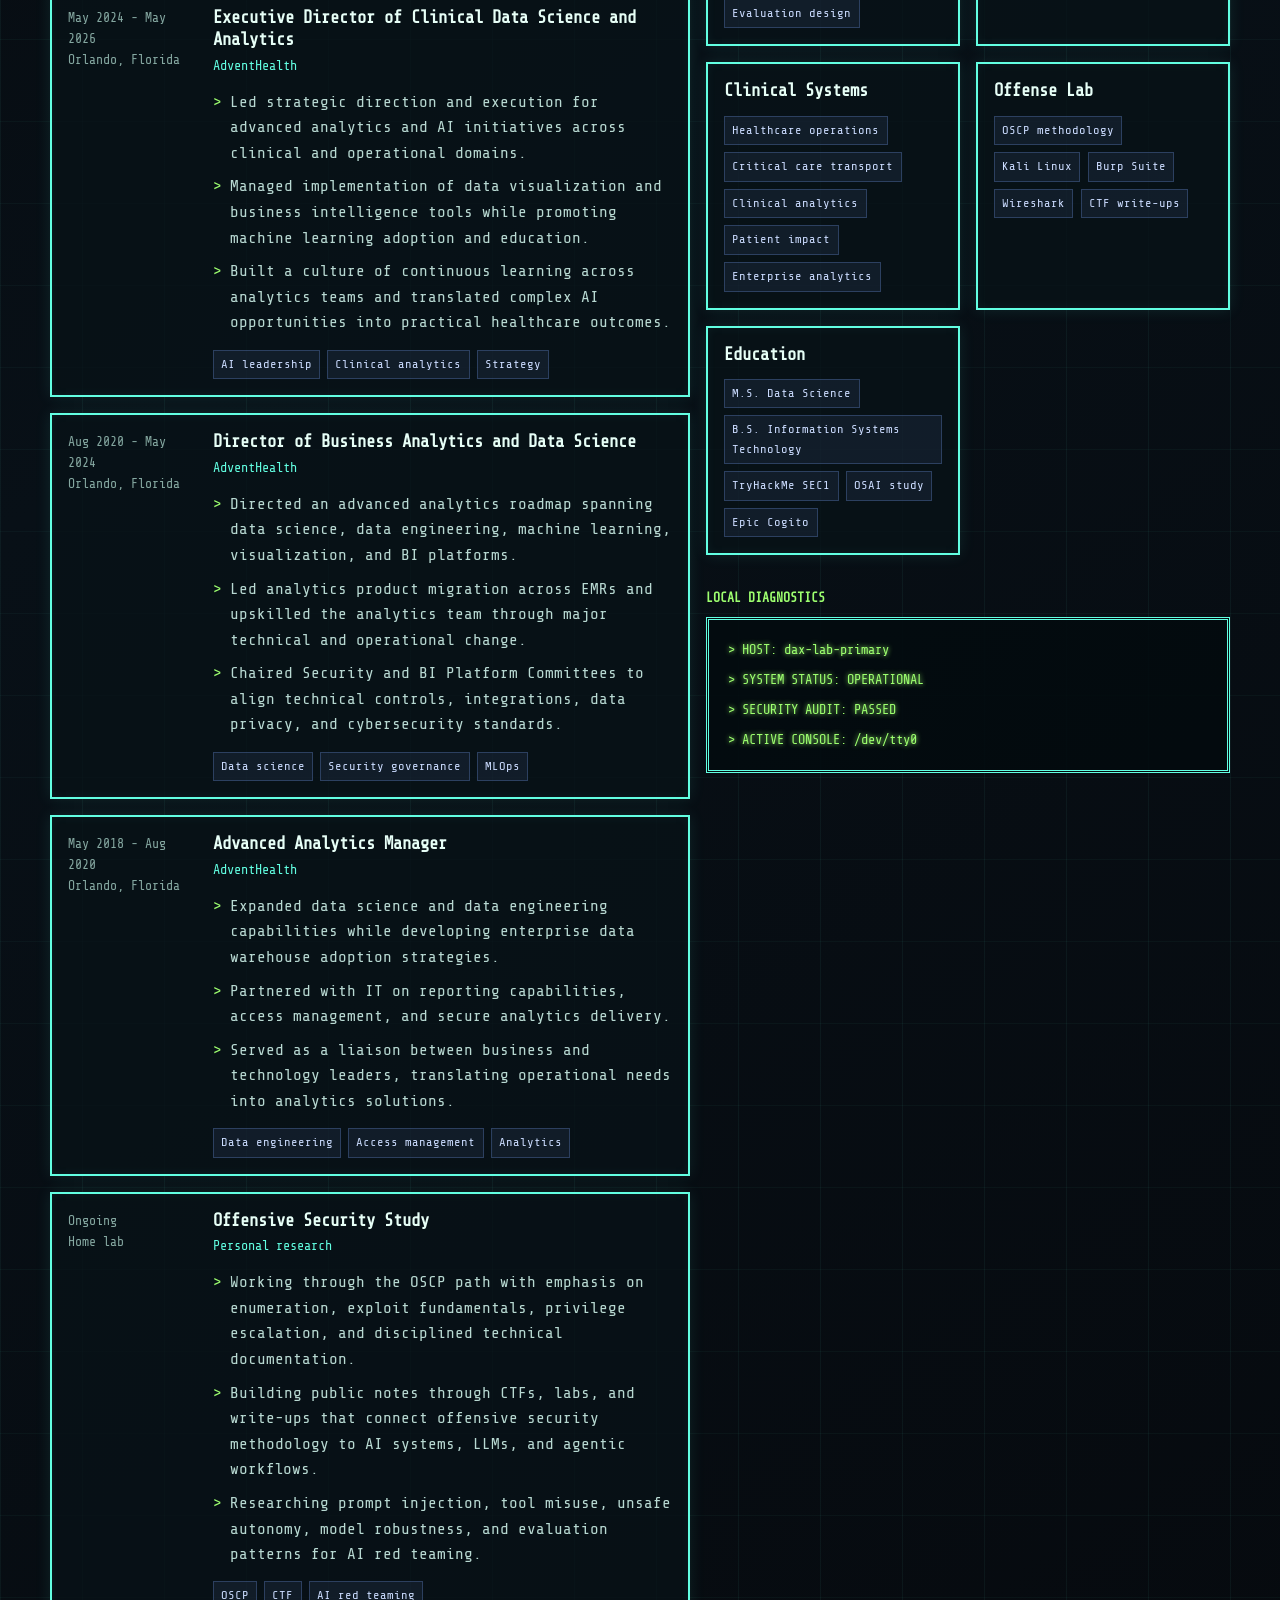
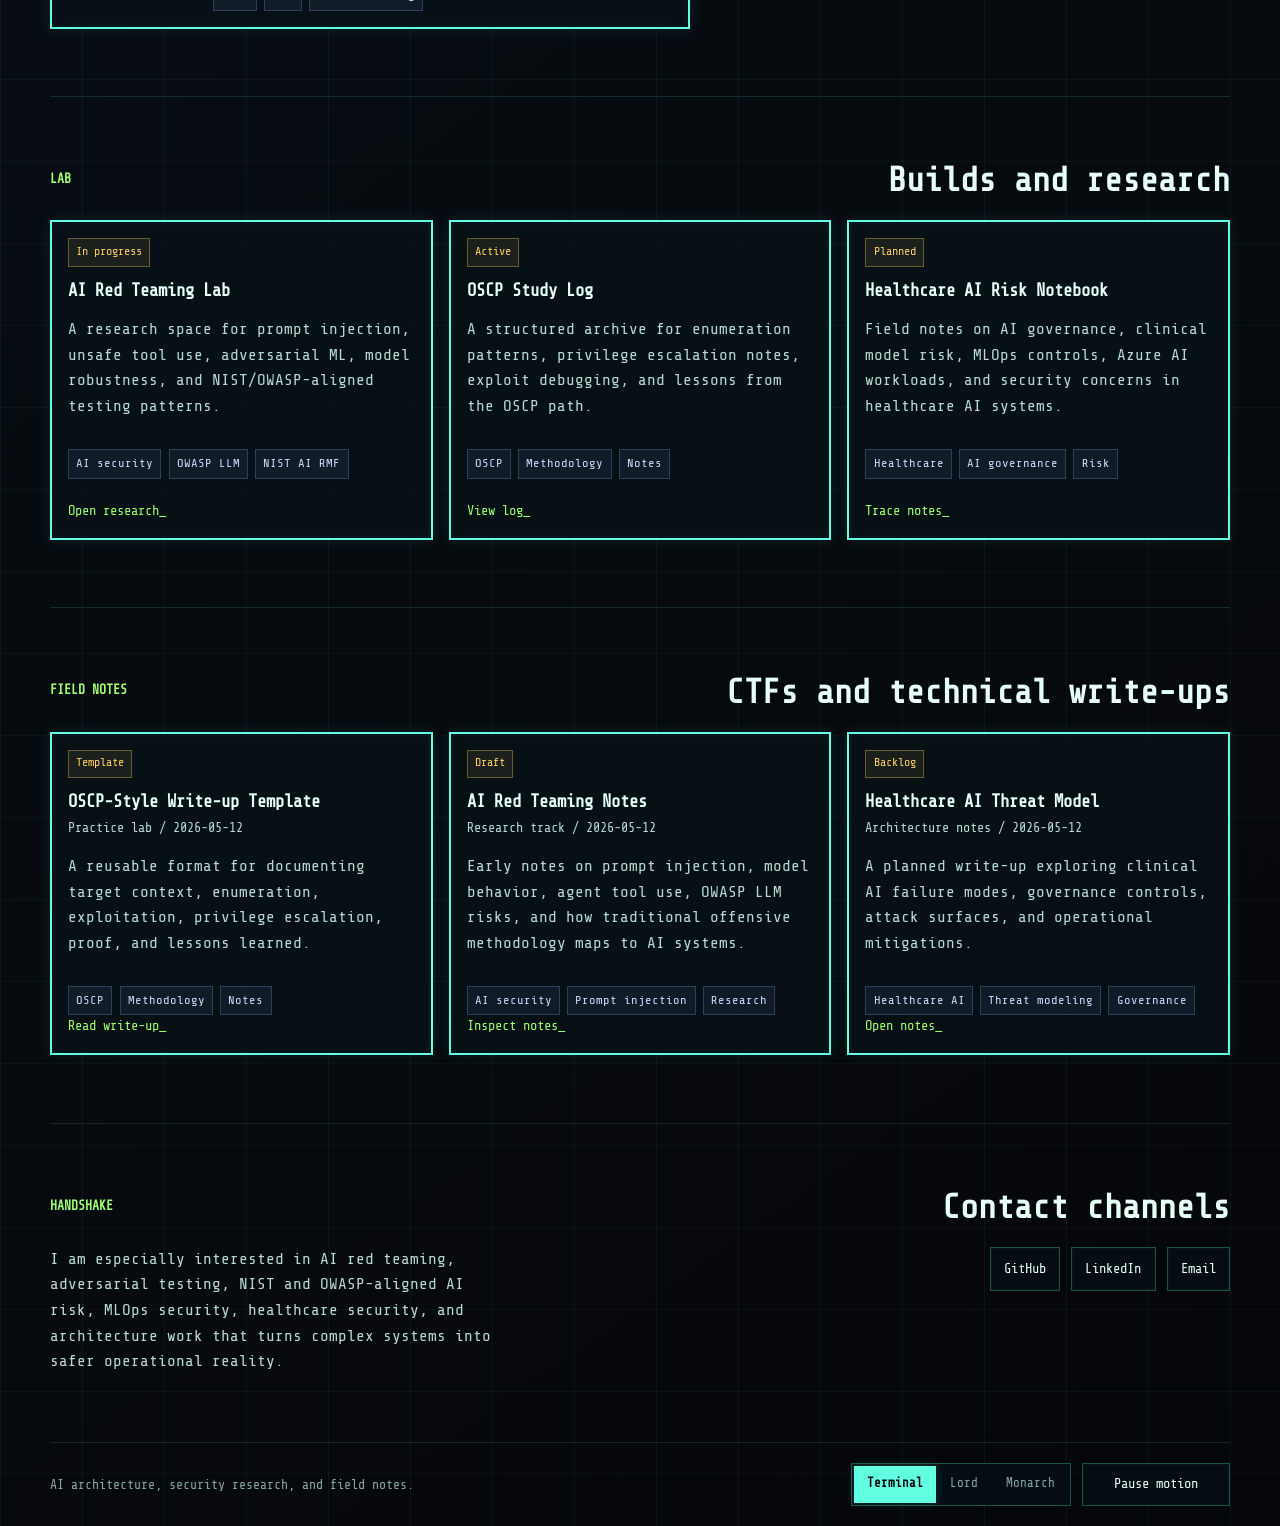
==== commit 8a78f896: "Implement bouncing linear energy beams and slow floating upward sparks in Monarch mode, and bump ver" ====
--- a/index.html
+++ b/index.html
@@ -9,7 +9,7 @@
     >
     <meta name="theme-color" content="#050609">
     <title>Terminal Portfolio</title>
-    <link rel="stylesheet" href="styles.css?v=1.5">
+    <link rel="stylesheet" href="styles.css?v=1.6">
   </head>
   <body>
     <a class="skip-link" href="#main">Skip to content</a>
@@ -218,7 +218,7 @@
       </footer>
     </div>
 
-    <script src="content/site-data.js?v=1.5"></script>
-    <script src="scripts/app.js?v=1.5"></script>
+    <script src="content/site-data.js?v=1.6"></script>
+    <script src="scripts/app.js?v=1.6"></script>
   </body>
 </html>
